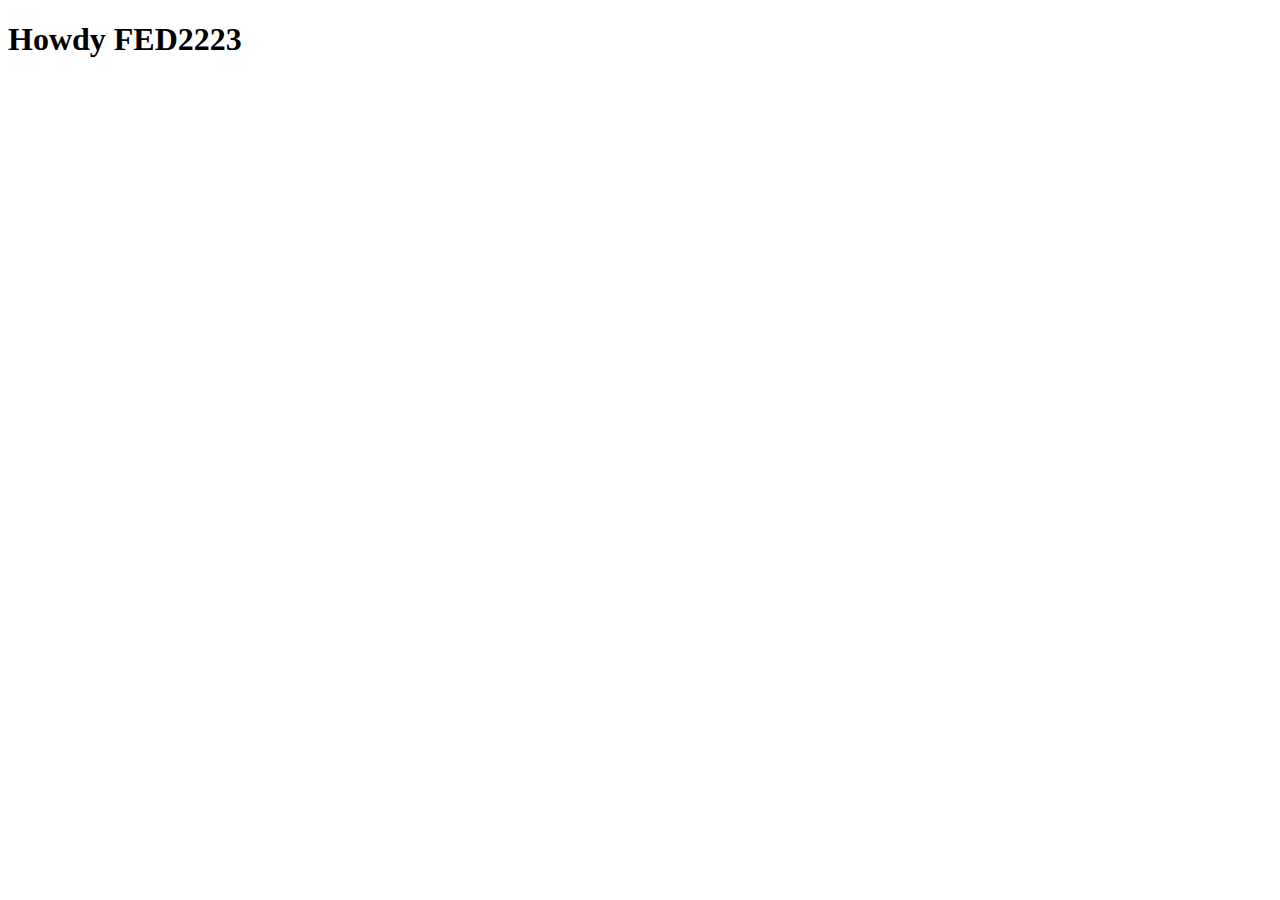
==== index.html @ a3982276 "Add files via upload" ====
<!doctype html>
<html lang="nl">
	
<head>
	<meta charset="UTF-8">
	<meta name="author" content="jouw naam">
	<meta name="viewport" content="width=device-width, initial-scale=1">
	
	<title>Howdy FED2223</title>
	
	<link href="styles/style.css" rel="stylesheet">
	<link rel="icon" type="image/svg+xml" href="images/favicon.svg">
</head>

<body>
	<h1>Howdy FED2223</h1>

	<script defer src="scripts/script.js"></script>
</body>
	
</html>
---- styles/style.css ----
/**************/
/* CSS REMEDY */
/**************/
*, *::after, *::before {
  box-sizing:border-box;  
}

button, summary {
	cursor: pointer;
}





/*********************/
/* CUSTOM PROPERTIES */
/*********************/
:root {
	/* startje */
	--color-text:#111;
	--color-background:#eee;
}





/****************/
/* JOUW STYLING */
/****************/

/* jouw code */
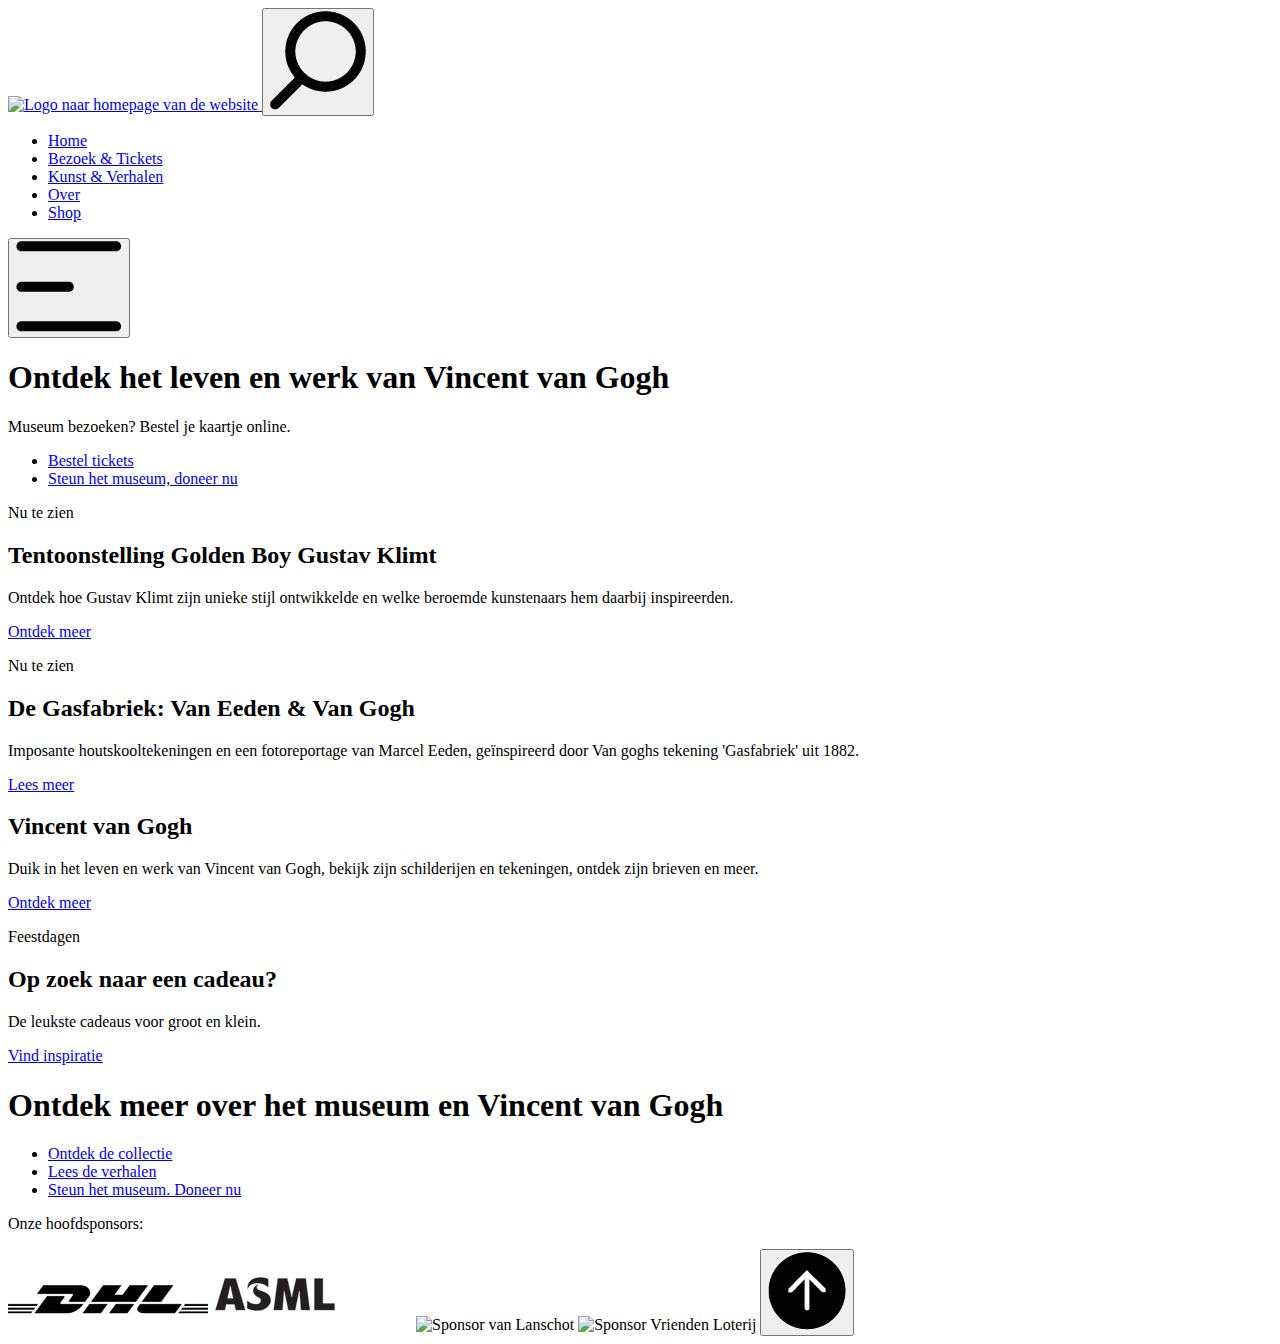
==== commit fb8ec697: "Add files via upload" ====
--- a/index.html
+++ b/index.html
@@ -3,19 +3,117 @@
 	
 <head>
 	<meta charset="UTF-8">
-	<meta name="author" content="jouw naam">
+	<meta name="author" content="Lotte van Hagen">
 	<meta name="viewport" content="width=device-width, initial-scale=1">
 	
-	<title>Howdy FED2223</title>
+	<title>Van Gogh Lotte</title>
 	
 	<link href="styles/style.css" rel="stylesheet">
 	<link rel="icon" type="image/svg+xml" href="images/favicon.svg">
+
 </head>
 
 <body>
-	<h1>Howdy FED2223</h1>
 
-	<script defer src="scripts/script.js"></script>
+	<header>
+		<a href="index.html">
+			<img src="images/logo.svg" alt="Logo naar homepage van de website">
+		</a>
+
+		<button> 
+			<img src="images/vergrootglas.png" alt="Vergrootglas om te zoeken binnen de site">
+		</button>
+		<nav>
+			<ul>
+				<li>
+					<a href="#">Home</a>
+				</li>
+				<li>
+					<a href="#">Bezoek & Tickets</a>
+				</li>
+				<li>
+					<a href="#">Kunst & Verhalen</a>
+				</li>
+				<li>
+					<a href="#">Over</a>
+				</li>
+				<li>
+					<a href="#">Shop</a>
+				</li>
+			</ul>
+		</nav>
+
+		<button>
+			<img src="images/hamburgermenu.png" alt="Hamburger menu om het volledige menu te openen">
+		</button>
+	</header>
+
+	<main>
+		<h1>Ontdek het leven en werk van Vincent van Gogh</h1>
+		<p>Museum bezoeken? Bestel je kaartje online.</p>
+		<ul>
+			<li>
+				<a href="#">Bestel tickets</a>
+			</li>
+			<li>
+				<a href="#">Steun het museum, doneer nu</a>
+			</li>
+		</ul>
+
+		<section>
+			<p>Nu te zien</p>
+			<h2>Tentoonstelling Golden Boy Gustav Klimt</h2>
+			<p>Ontdek hoe Gustav Klimt zijn unieke stijl ontwikkelde en welke beroemde kunstenaars hem daarbij inspireerden.</p>
+			<a href="#">Ontdek meer</a>
+		</section>
+
+		<section>
+			<p>Nu te zien</p>
+			<h2>De Gasfabriek: Van Eeden & Van Gogh</h2>
+			<p>Imposante houtskooltekeningen en een fotoreportage van Marcel Eeden, geïnspireerd door Van goghs tekening 'Gasfabriek' uit 1882.</p>
+			<a href="#">Lees meer</a>
+		</section>
+
+		<section>
+			<h2>Vincent van Gogh</h2>
+			<p>Duik in het leven en werk van Vincent van Gogh, bekijk zijn schilderijen en tekeningen, ontdek zijn brieven en meer.</p>
+			<a href="#">Ontdek meer</a>
+		</section>
+
+		<section>
+			<p>Feestdagen</p>
+			<h2>Op zoek naar een cadeau?</h2>
+			<p>De leukste cadeaus voor groot en klein.</p>
+			<a href="#">Vind inspiratie</a>
+		</section>
+
+	</main>
+
+
+
+<footer>
+	<h1>Ontdek meer over het museum en Vincent van Gogh</h1>
+	<ul>
+		<li>
+			<a href="#">Ontdek de collectie</a>
+		</li>
+		<li>
+			<a href="#">Lees de verhalen</a>
+		</li>
+		<li>
+			<a href="#">Steun het museum. Doneer nu</a>
+		</li>
+	</ul>
+
+	<p> Onze hoofdsponsors:</p>
+	<img src="images/dhl.png" alt="Sponsor DHL">
+	<img src="images/asml.png" alt="Sponsor ASML">
+	<img src="images/vanlanschot.png" alt="Sponsor van Lanschot">
+	<img src="images/vriendenloterij.png" alt="Sponsor Vrienden Loterij">
+
+	<button>
+		<img src="images/naarboven.png" alt="Button om naar boven op de pagina te komen">
+	</button>
+</footer>
 </body>
-	
 </html>
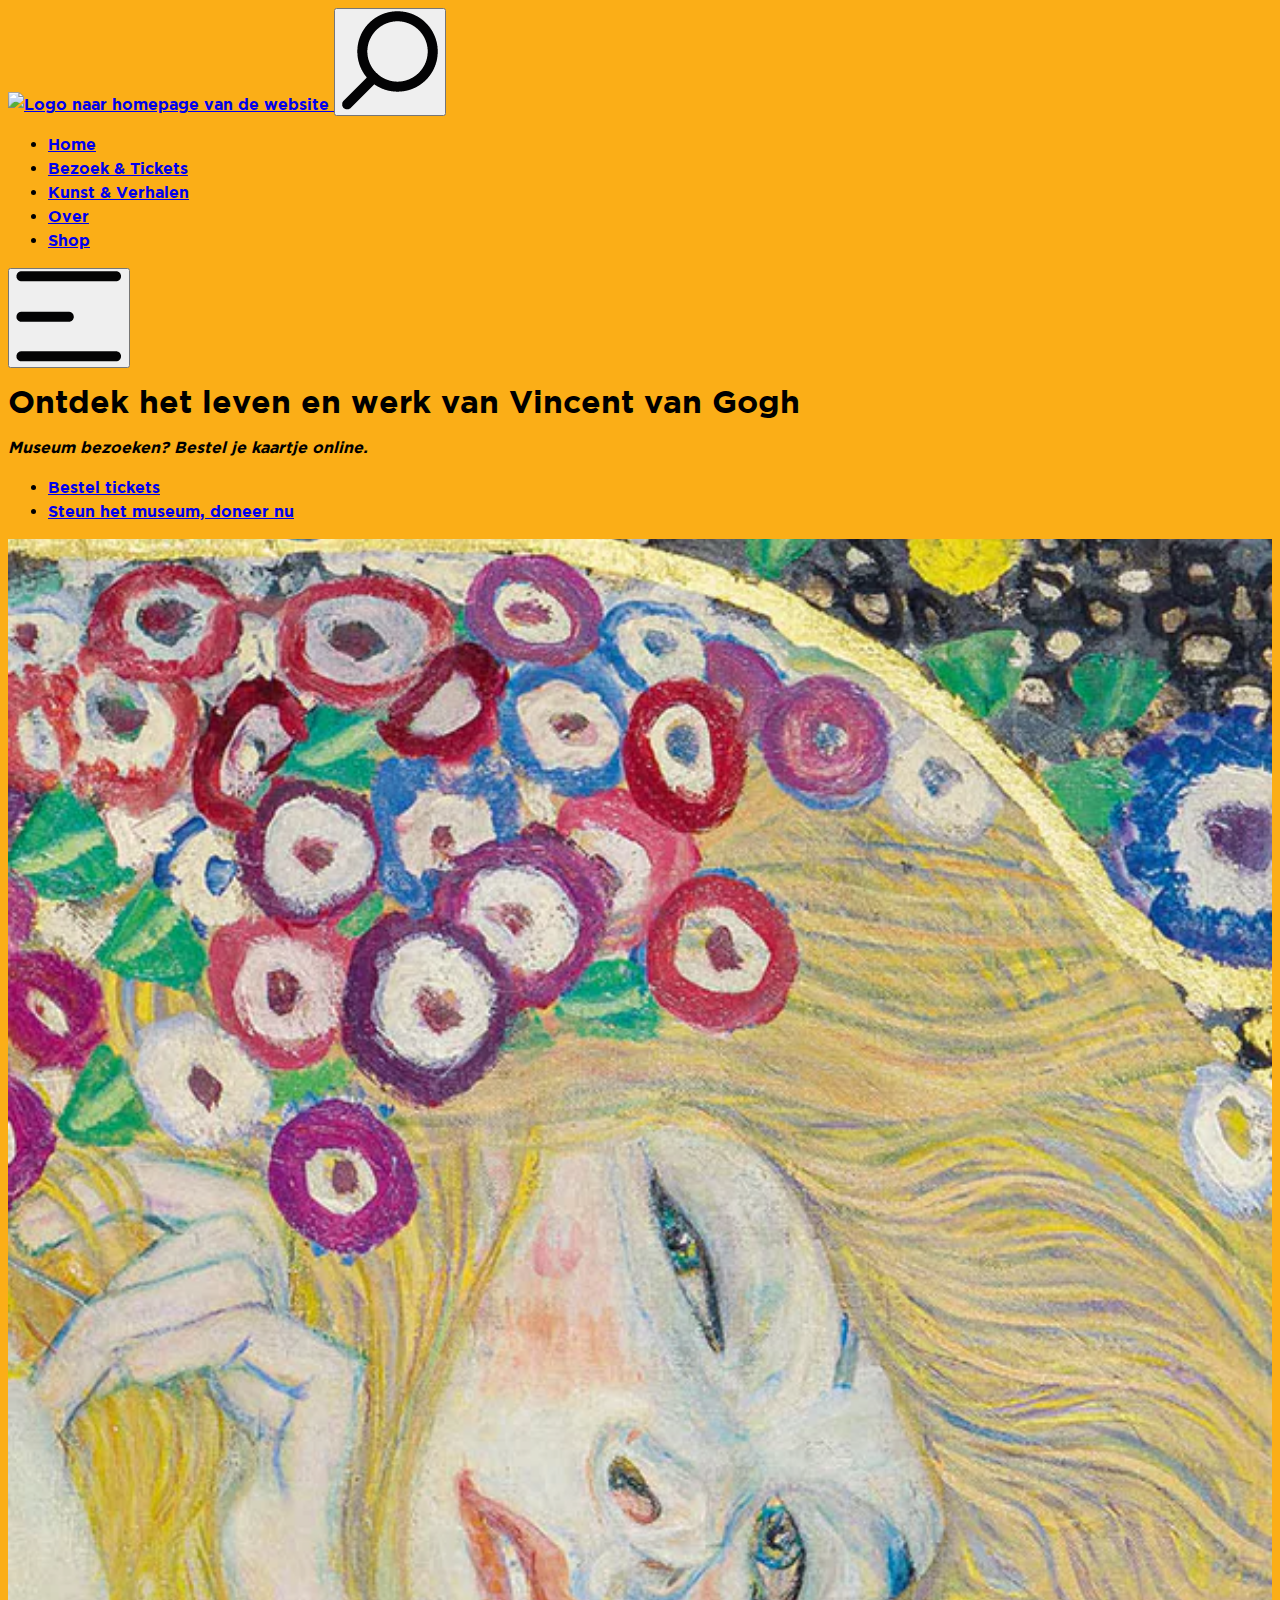
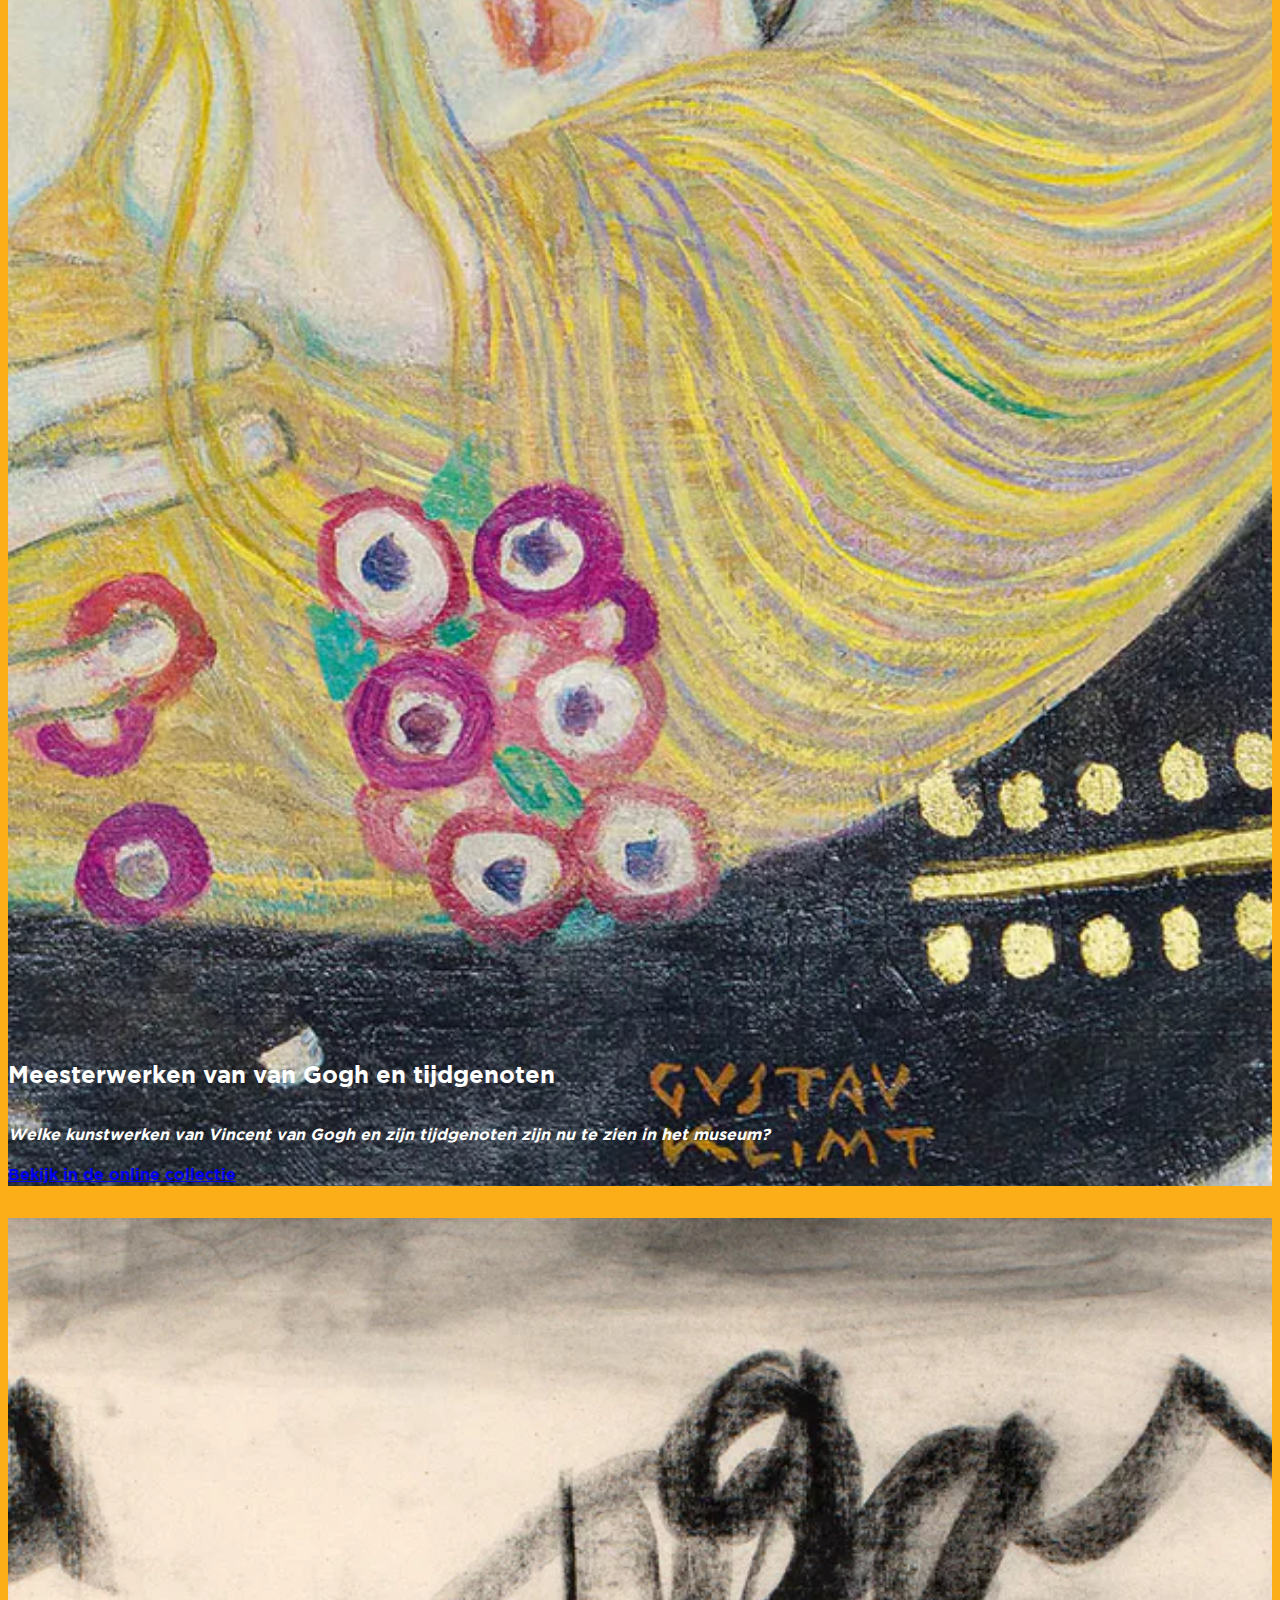
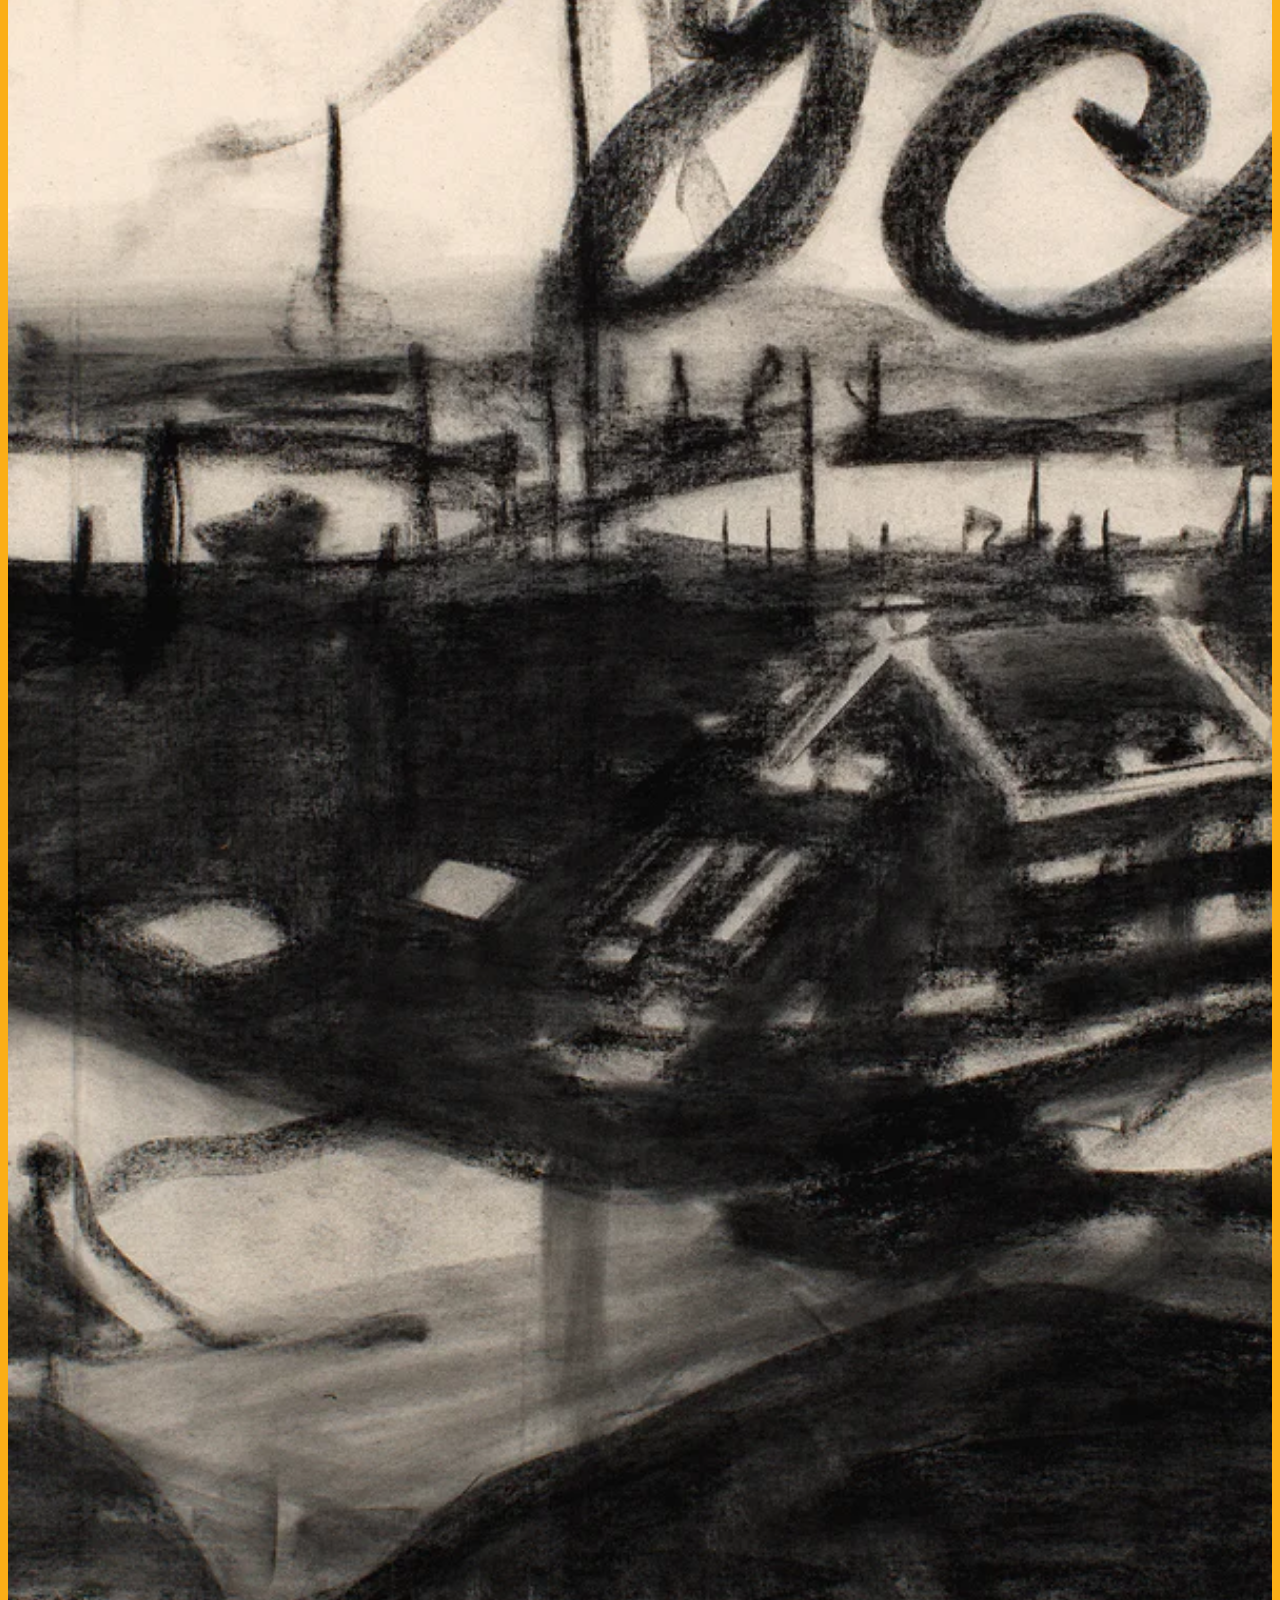
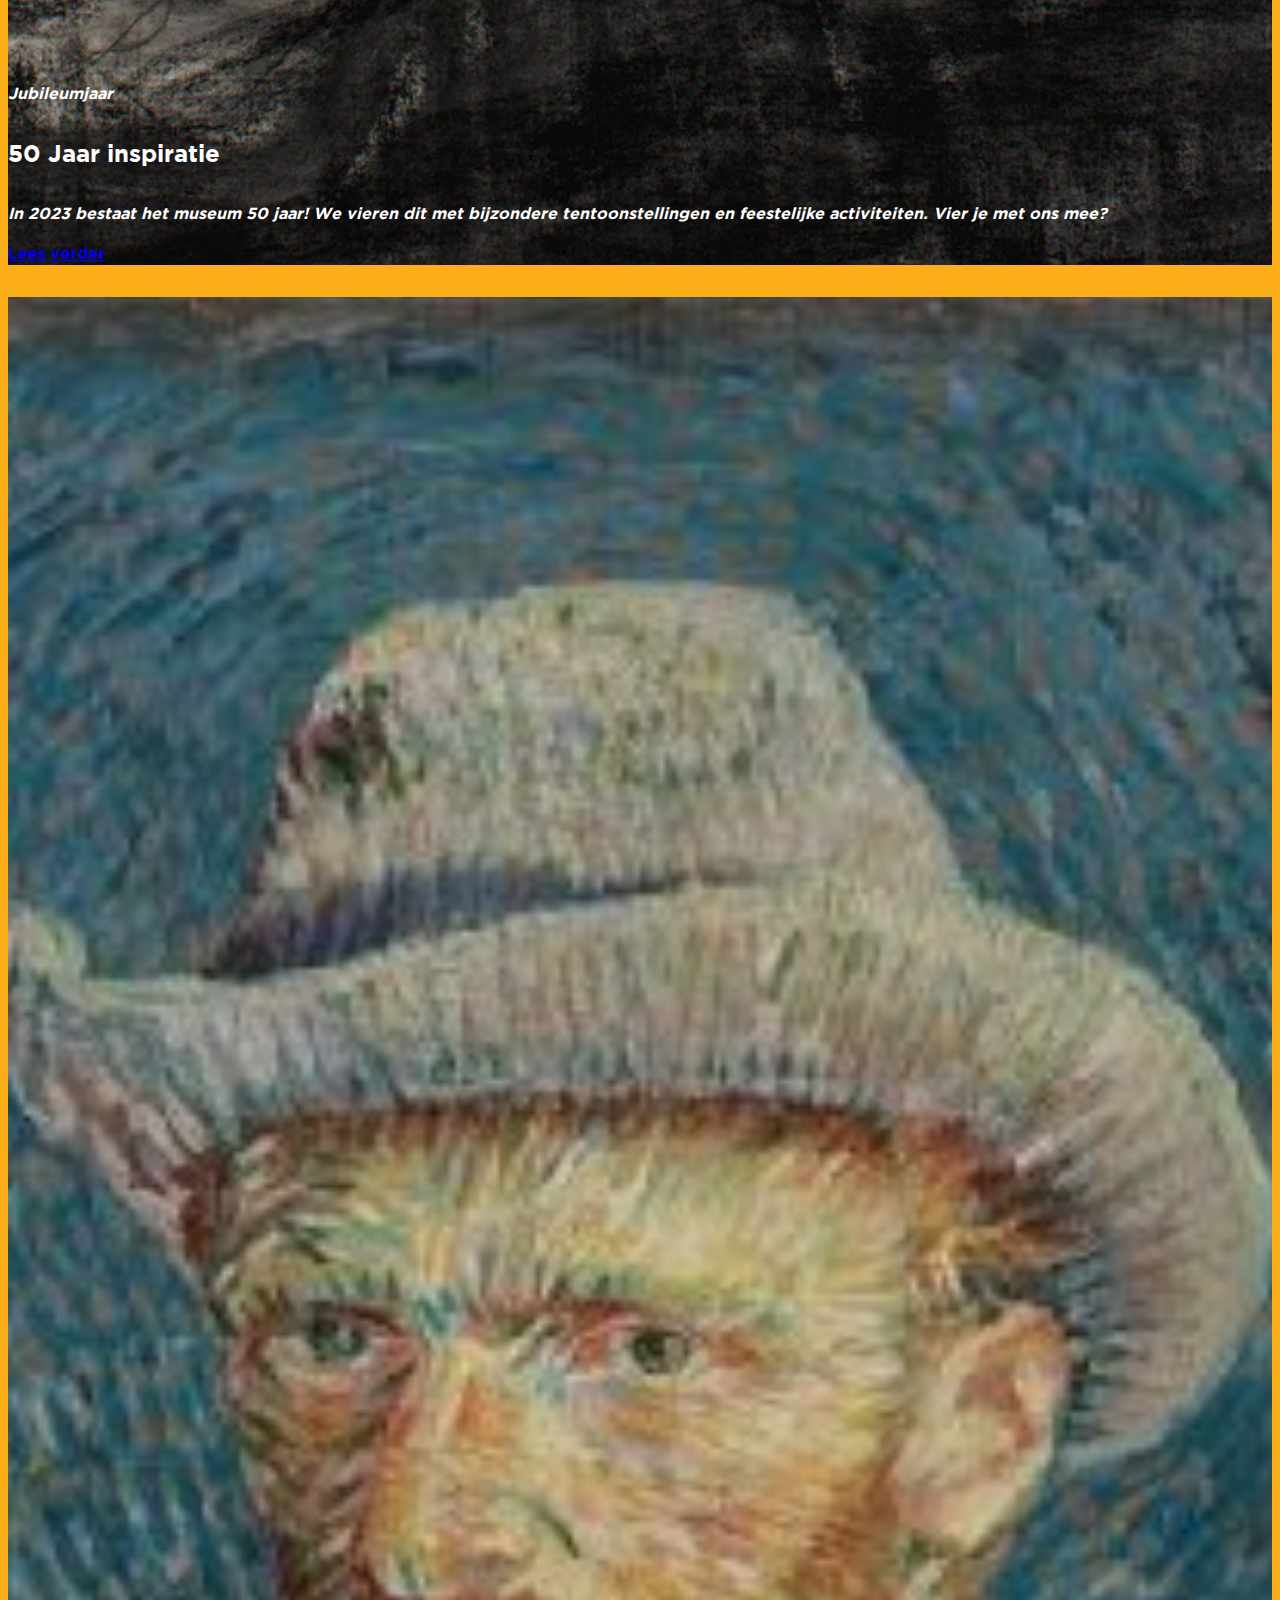
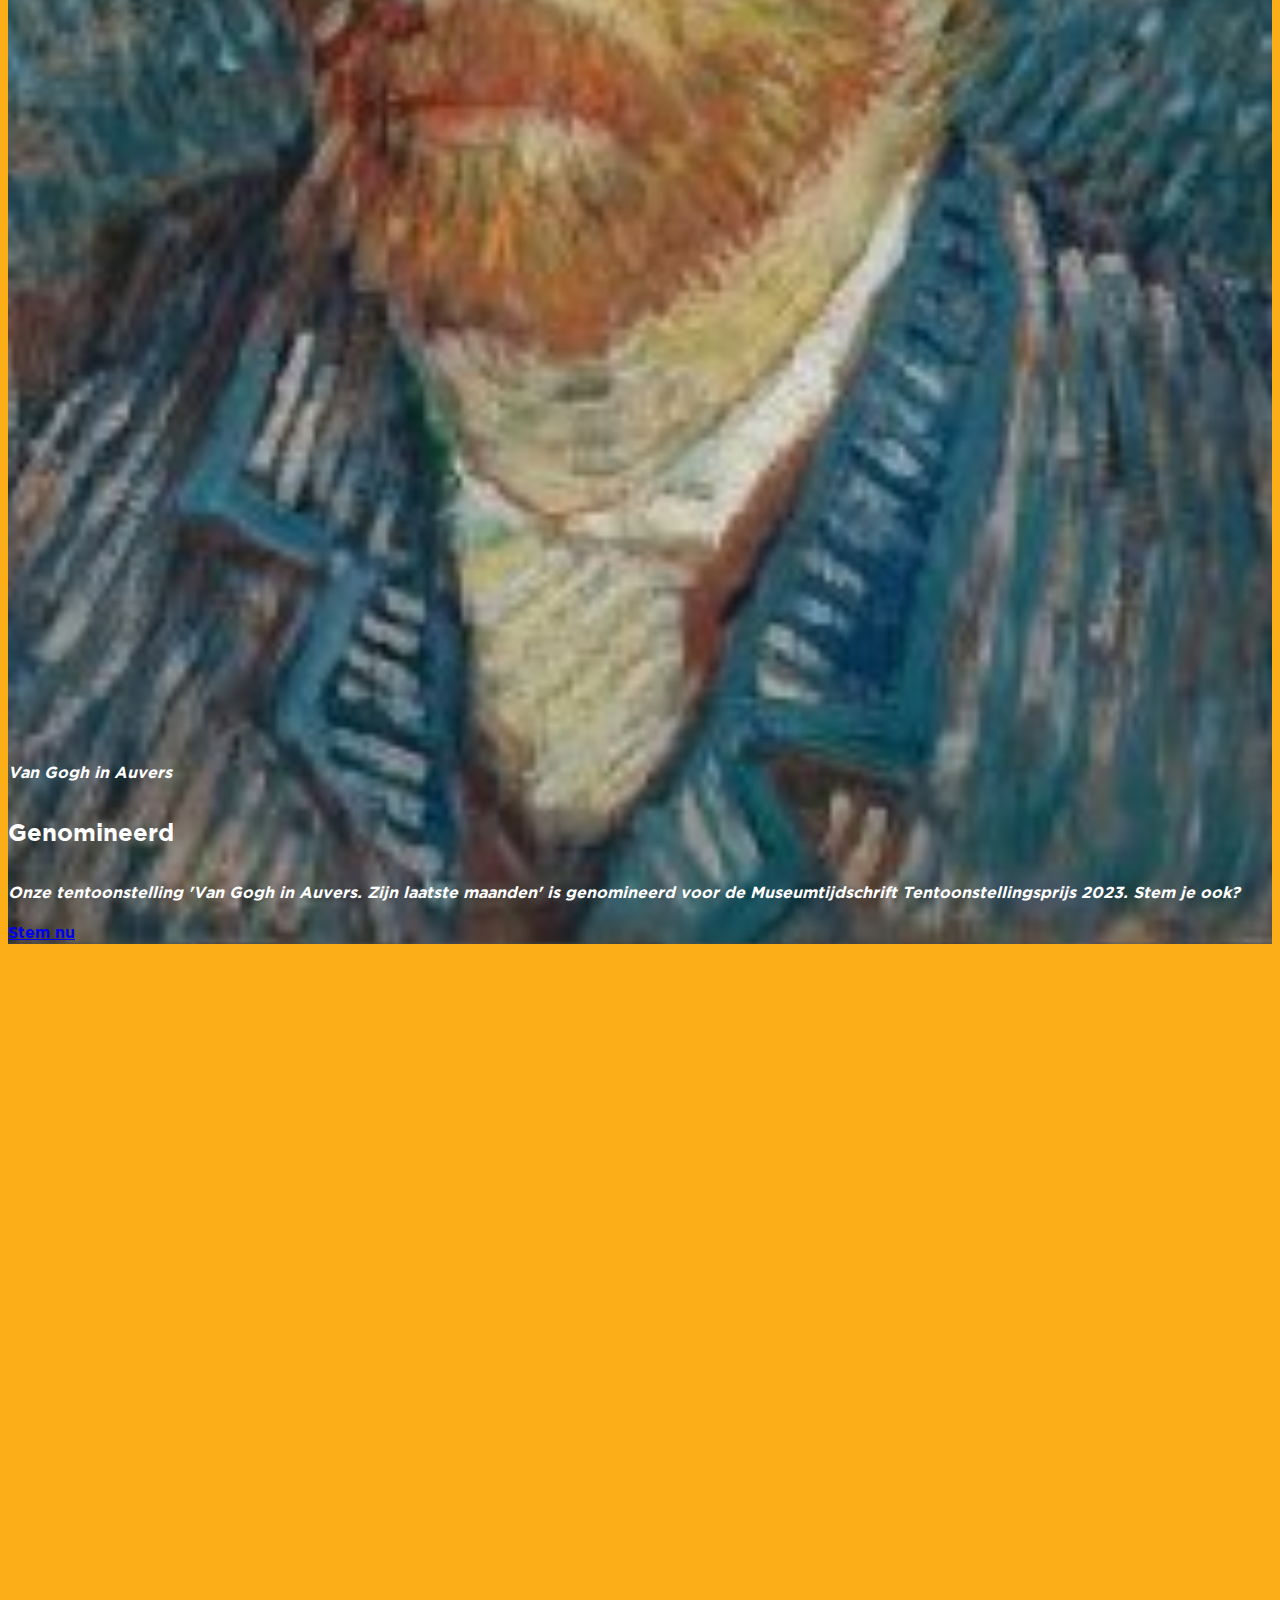
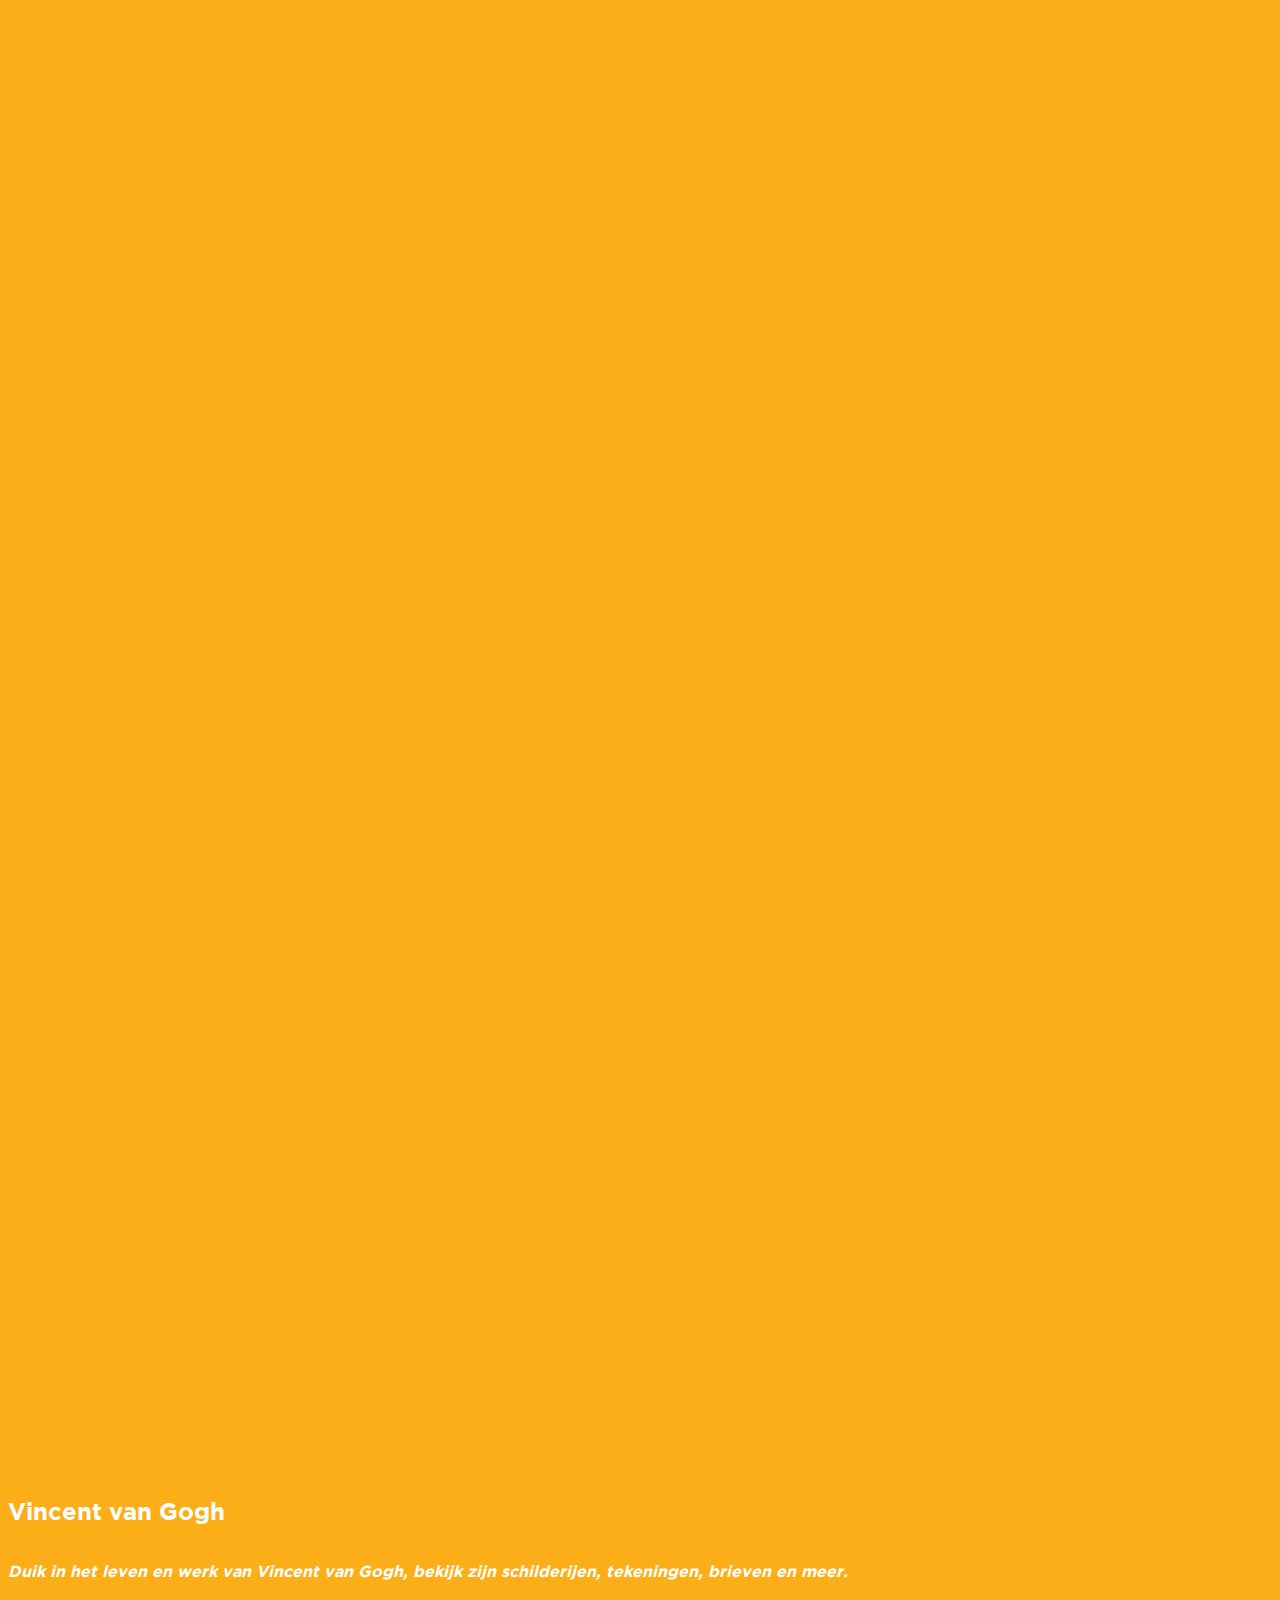
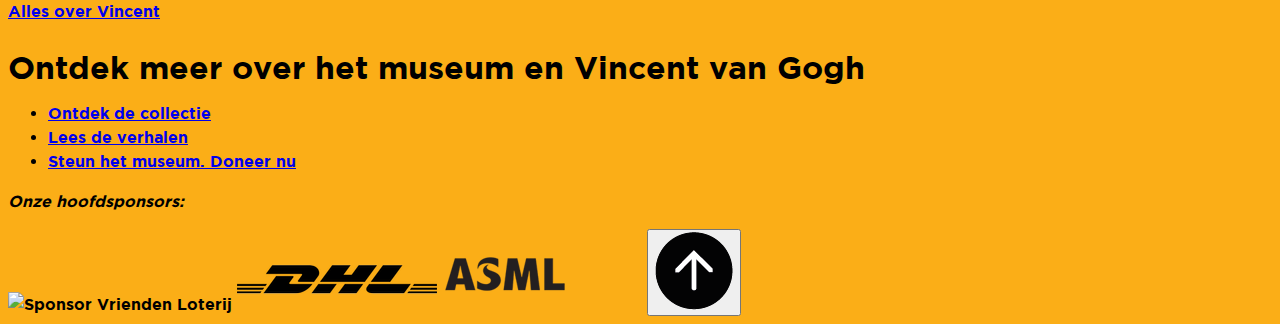
==== commit 6f94fe71: "Add files via upload" ====
--- a/index.html
+++ b/index.html
@@ -6,14 +6,14 @@
 	<meta name="author" content="Lotte van Hagen">
 	<meta name="viewport" content="width=device-width, initial-scale=1">
 	
-	<title>Van Gogh Lotte</title>
+	<title>Van Gogh Homepage</title>
 	
 	<link href="styles/style.css" rel="stylesheet">
 	<link rel="icon" type="image/svg+xml" href="images/favicon.svg">
 
 </head>
 
-<body>
+<body class="homepage">
 
 	<header>
 		<a href="index.html">
@@ -61,30 +61,29 @@
 		</ul>
 
 		<section>
-			<p>Nu te zien</p>
-			<h2>Tentoonstelling Golden Boy Gustav Klimt</h2>
-			<p>Ontdek hoe Gustav Klimt zijn unieke stijl ontwikkelde en welke beroemde kunstenaars hem daarbij inspireerden.</p>
-			<a href="#">Ontdek meer</a>
+			<h2>Meesterwerken van van Gogh en tijdgenoten</h2>
+			<p>Welke kunstwerken van Vincent van Gogh en zijn tijdgenoten zijn nu te zien in het museum?</p>
+			<a href="#">Bekijk in de online collectie</a>
 		</section>
 
 		<section>
-			<p>Nu te zien</p>
-			<h2>De Gasfabriek: Van Eeden & Van Gogh</h2>
-			<p>Imposante houtskooltekeningen en een fotoreportage van Marcel Eeden, geïnspireerd door Van goghs tekening 'Gasfabriek' uit 1882.</p>
-			<a href="#">Lees meer</a>
+			<p>Jubileumjaar</p>
+			<h2>50 Jaar inspiratie</h2>
+			<p>In 2023 bestaat het museum 50 jaar! We vieren dit met bijzondere tentoonstellingen en feestelijke activiteiten. Vier je met ons mee?</p>
+			<a href="#">Lees verder</a>
+		</section>
+
+		<section>
+			<p>Van Gogh in Auvers</p>
+			<h2>Genomineerd</h2>
+			<p>Onze tentoonstelling 'Van Gogh in Auvers. Zijn laatste maanden' is genomineerd voor de Museumtijdschrift Tentoonstellingsprijs 2023. Stem je ook?</p>
+			<a href="#">Stem nu</a>
 		</section>
 
 		<section>
 			<h2>Vincent van Gogh</h2>
-			<p>Duik in het leven en werk van Vincent van Gogh, bekijk zijn schilderijen en tekeningen, ontdek zijn brieven en meer.</p>
-			<a href="#">Ontdek meer</a>
-		</section>
-
-		<section>
-			<p>Feestdagen</p>
-			<h2>Op zoek naar een cadeau?</h2>
-			<p>De leukste cadeaus voor groot en klein.</p>
-			<a href="#">Vind inspiratie</a>
+			<p>Duik in het leven en werk van Vincent van Gogh, bekijk zijn schilderijen, tekeningen, brieven en meer.</p>
+			<a href="#">Alles over Vincent</a>
 		</section>
 
 	</main>
@@ -106,10 +105,10 @@
 	</ul>
 
 	<p> Onze hoofdsponsors:</p>
+	<img src="images/vriendenloterij.png" alt="Sponsor Vrienden Loterij">
 	<img src="images/dhl.png" alt="Sponsor DHL">
 	<img src="images/asml.png" alt="Sponsor ASML">
-	<img src="images/vanlanschot.png" alt="Sponsor van Lanschot">
-	<img src="images/vriendenloterij.png" alt="Sponsor Vrienden Loterij">
+	
 
 	<button>
 		<img src="images/naarboven.png" alt="Button om naar boven op de pagina te komen">
--- a/styles/style.css
+++ b/styles/style.css
@@ -2,33 +2,133 @@
 /* CSS REMEDY */
 /**************/
 *, *::after, *::before {
-  box-sizing:border-box;  
-}
-
-button, summary {
-	cursor: pointer;
-}
+	box-sizing:border-box;  
+  }
+  
+  button, summary {
+	  cursor: pointer;
+  }
+  
+  
+  
+  
+  
+  /*********************/
+  /* CUSTOM PROPERTIES */
+  /*********************/
+  :root {
+	  /* startje */
+	  --color-text:#111;
+	  --color-background:#FBAE17;
+  
+	  /* Kijk even of je nog wat extras met de custom properties kan doen! is erg
+	  handig namelijk en scheelt je later veel tijd mocht je nog wat willen aanpassen :)
+	  
+	  groetjes,
+	  Yara
+	  */
+  }
+  
+  
+  
+  
+  
+  /****************/
+  /* JOUW STYLING */
+  /****************/
+  
+  /* jouw code */
+  
+  @font-face {
+	  font-family: 'Gotham';
+	  src: url(../assets/Gotham-Font/GothamBold.ttf) format('opentype'),
+		   url(../assets/Gotham-Font/GothamBook.ttf) format('opentype'),
+		   url(../assets/Gotham-Font/GothamBookItalic.ttf) format('opentype'),
+		   url(../assets/Gotham-Font/GothamBoldItalic.ttf) format('opentype'),
+		   url(../assets/Gotham-Font/GothamLight.ttf) format('opentype'),
+		   url(../assets/Gotham-Font/GothamLightItalic.ttf) format('opentype'),
+		   url(../assets/Gotham-Font/GothamMedium.ttf) format('opentype'),
+		   url(../assets/Gotham-Font/GothamMedium_1.ttf) format('opentype'),
+		   url(../assets/Gotham-Font/GothamMediumItalic.ttf) format('opentype');
+  }
+  
+  body {
+	  background-color: #FBAE17;
+	  font-family: 'Gotham';
+	  line-height: 150%;
+  
+	  /* aan te raden voor je om niet een font-family om de gehele body neer te zetten,
+	  dit voor het geval je wel ooit een nieuw font er in wil zetten of een font wil weghalen
+	  en dan kan hij raar gaan doen.
+	  Liever dus fonts gewoon per element zetten, maar je kan door middel van komma's meerdere 
+	  elementen 1 styling geven: 
+	  
+	  h1, h2, p {
+		  font-family: 'Gotham';
+	  }
+	  
+	  ook is het aan te raden om altijd een backup font te kiezen voor het geval dat je gotham
+	  font niet wil laden of dat hij het niet doet (ook door kommas)
+  
+	  h1, h2, p {
+		  font-family: 'Gotham', Helvetica, Arial, Sans-Serif;
+	  }
+	  
+	  groetjes
+	  Yara
+	  */
+  }
+  
+  nav{
+	  font-family: 'Gotham';
+  }
+  
+  p {
+	  font-weight: 400;
+	  font-style: italic;
+  }
 
 
+  h2 {
+	  font-weight: 900;
+  }
+  
+  /* Deze p en h2 styling heb ik even toegevoegd om te kijken of het werkte, en om aan te kunnen geven
+  dat je zelf bij ieder element nog de font-weight en font-style aan kan passen. Dit kan je zelf natuurlijk
+  nog veranderen als je wilt :) 
+  
+  groetjes
+  Yara
+  */
+  
+  main section {
+	  color: white;
+	  width: 100%;
+	  aspect-ratio: 9/16;
+	  display: flex;
+	  flex-direction: column;
+	  background-size: cover;
+	  background-position: center center;
+	  margin-bottom: 2em;
+  }
 
-
-
-/*********************/
-/* CUSTOM PROPERTIES */
-/*********************/
-:root {
-	/* startje */
-	--color-text:#111;
-	--color-background:#eee;
-}
-
-
-
-
-
-/****************/
-/* JOUW STYLING */
-/****************/
-
-/* jouw code */
-
+  main section > *:first-child {
+	margin-top: auto;
+  }
+  
+  main section:nth-of-type(1){
+	  background-image: url("../images/gustavklimt.png");
+  }
+  
+  main section:nth-of-type(2){
+	  background-image: url("../images/eenden.png");
+  }
+  
+  main section:nth-of-type(3){
+	  background-image: url("../images/vangogh.jpeg");
+  }
+  
+  main section:nth-of-type(4){
+	  background-image: url("../images/cadeauinspiratie.jpeg");
+  }
+  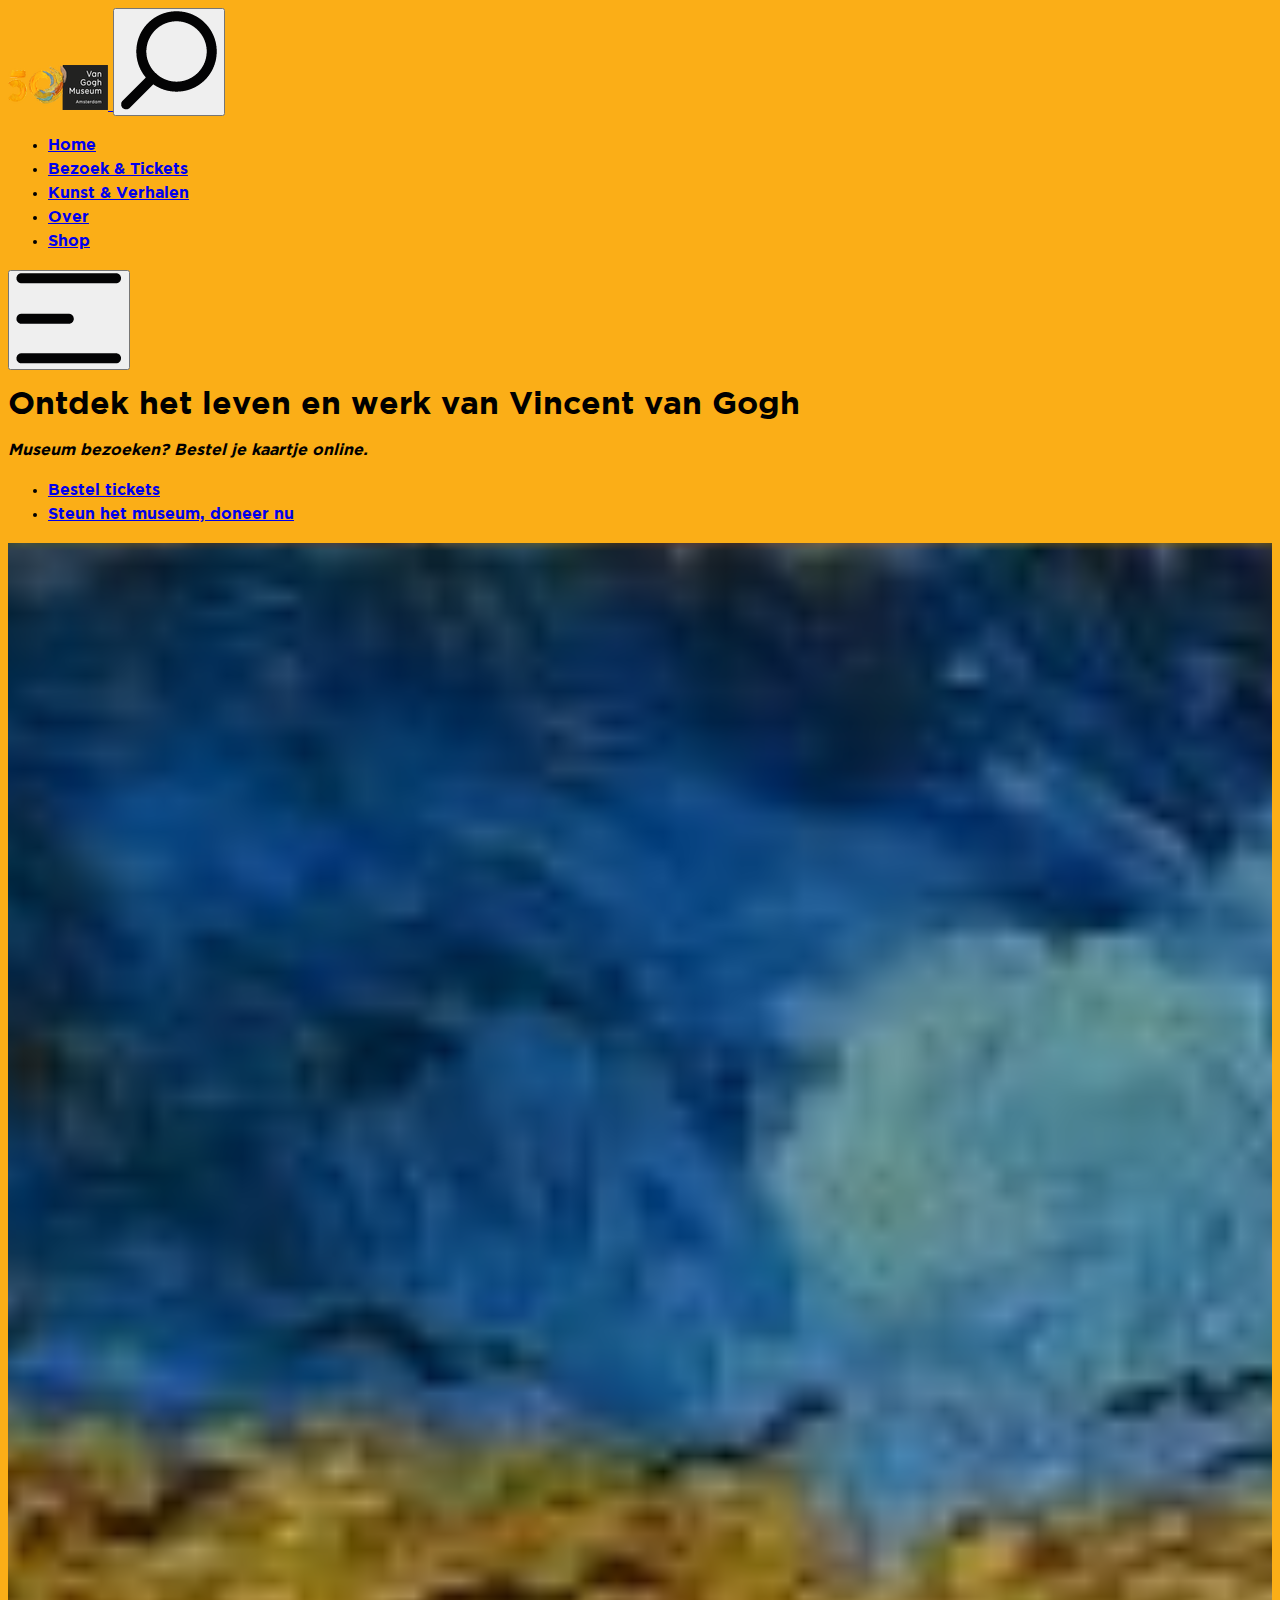
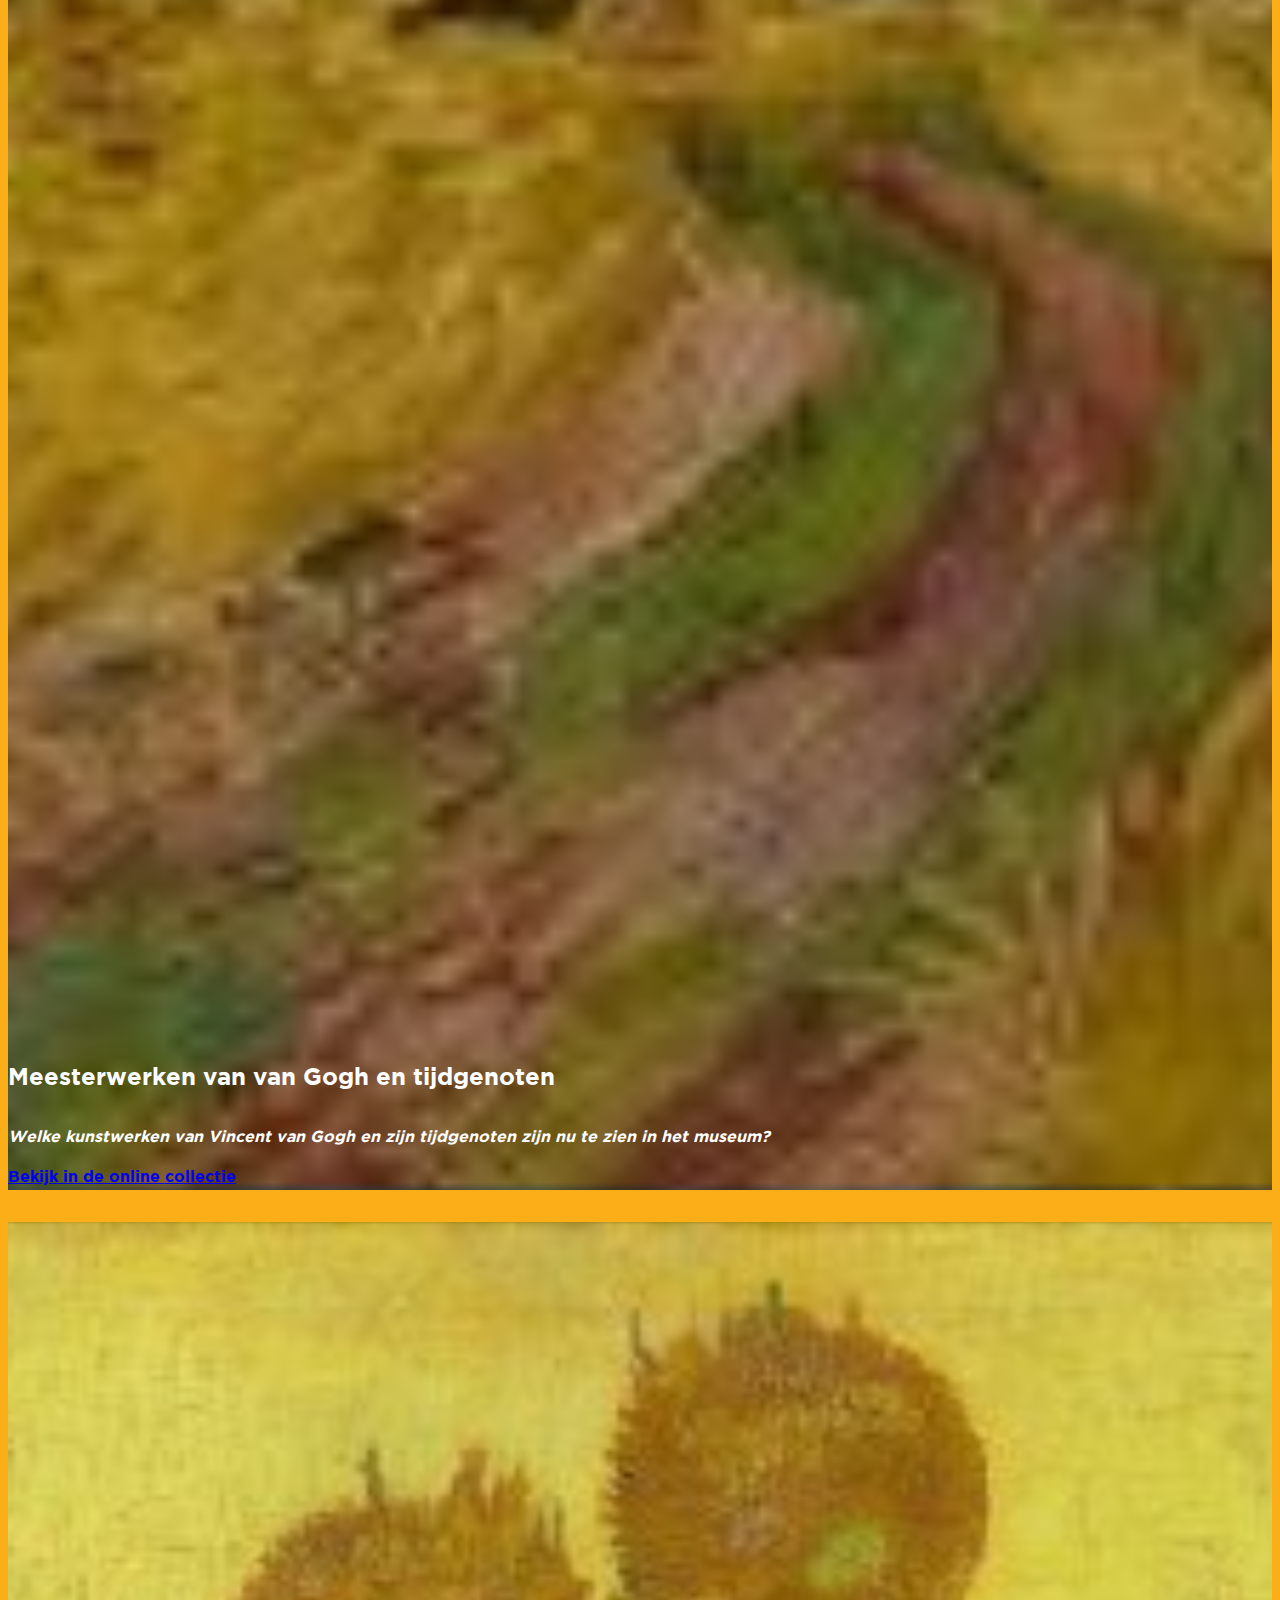
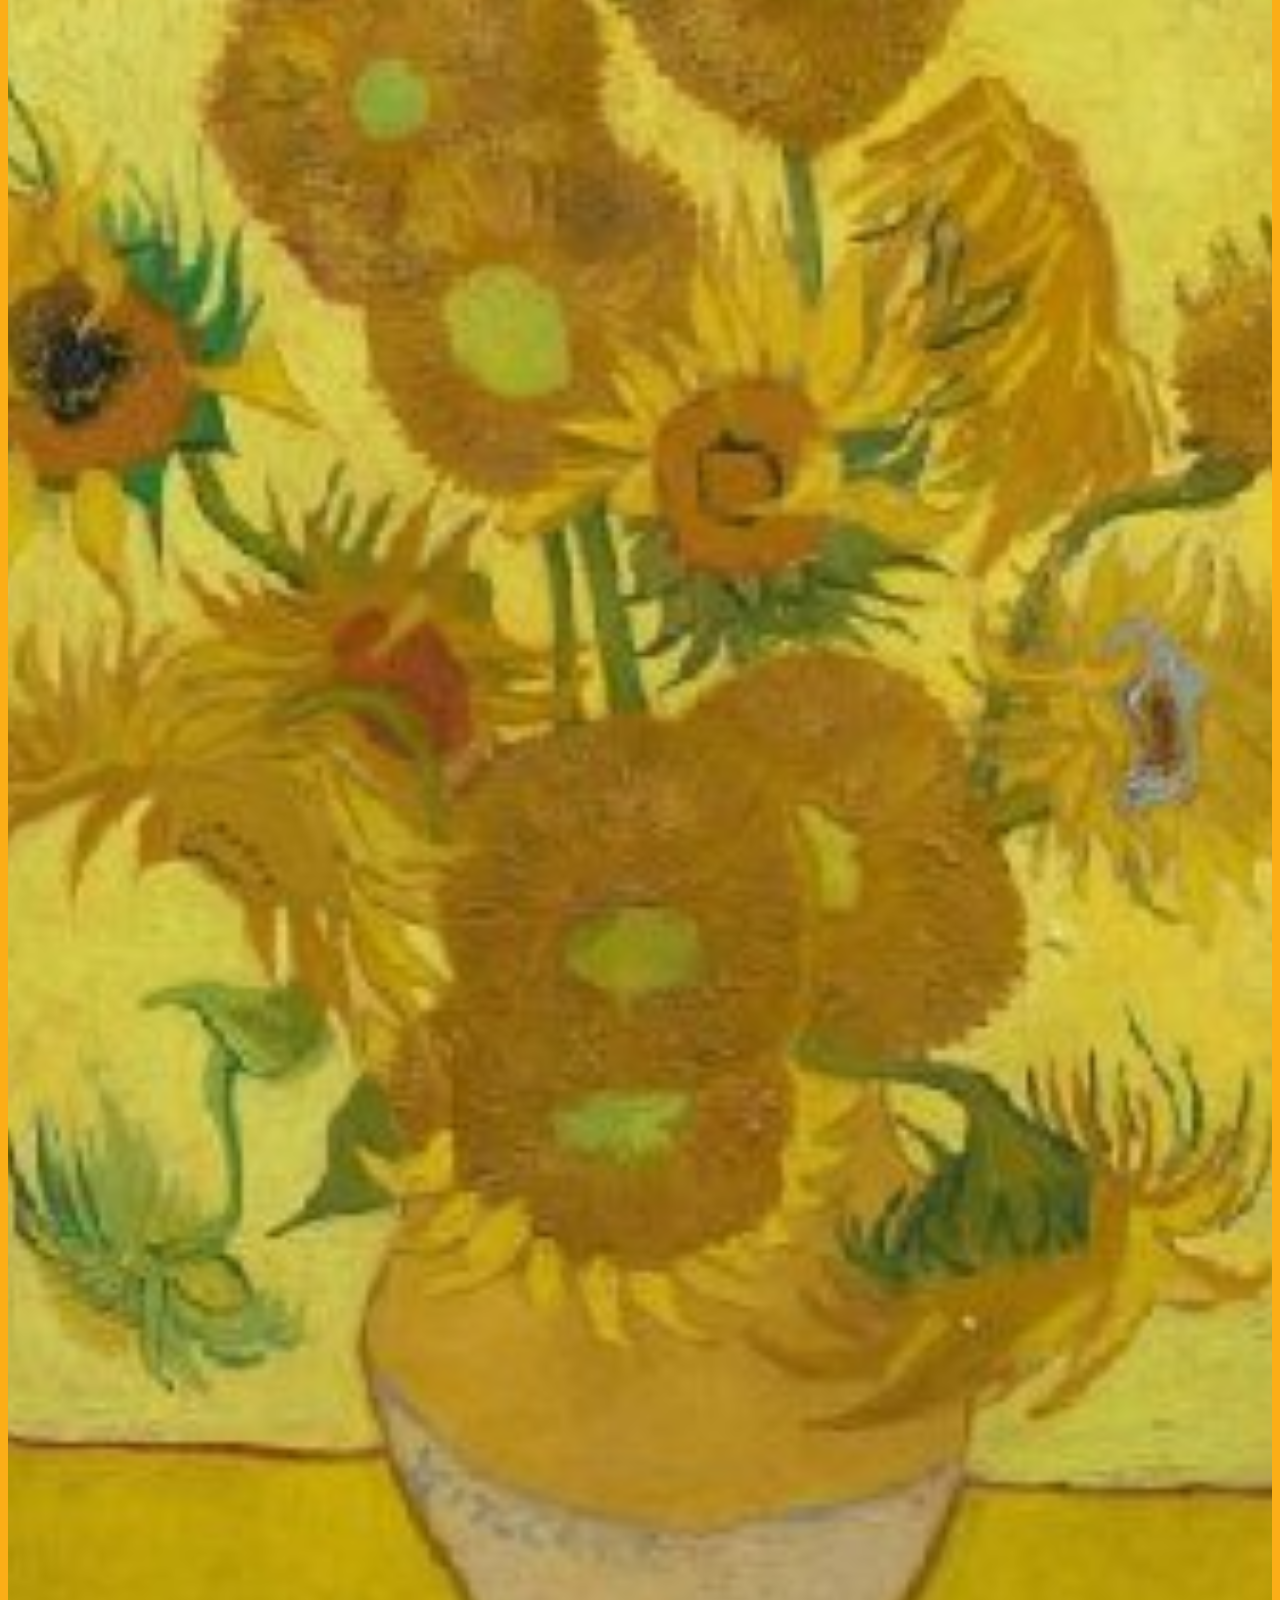
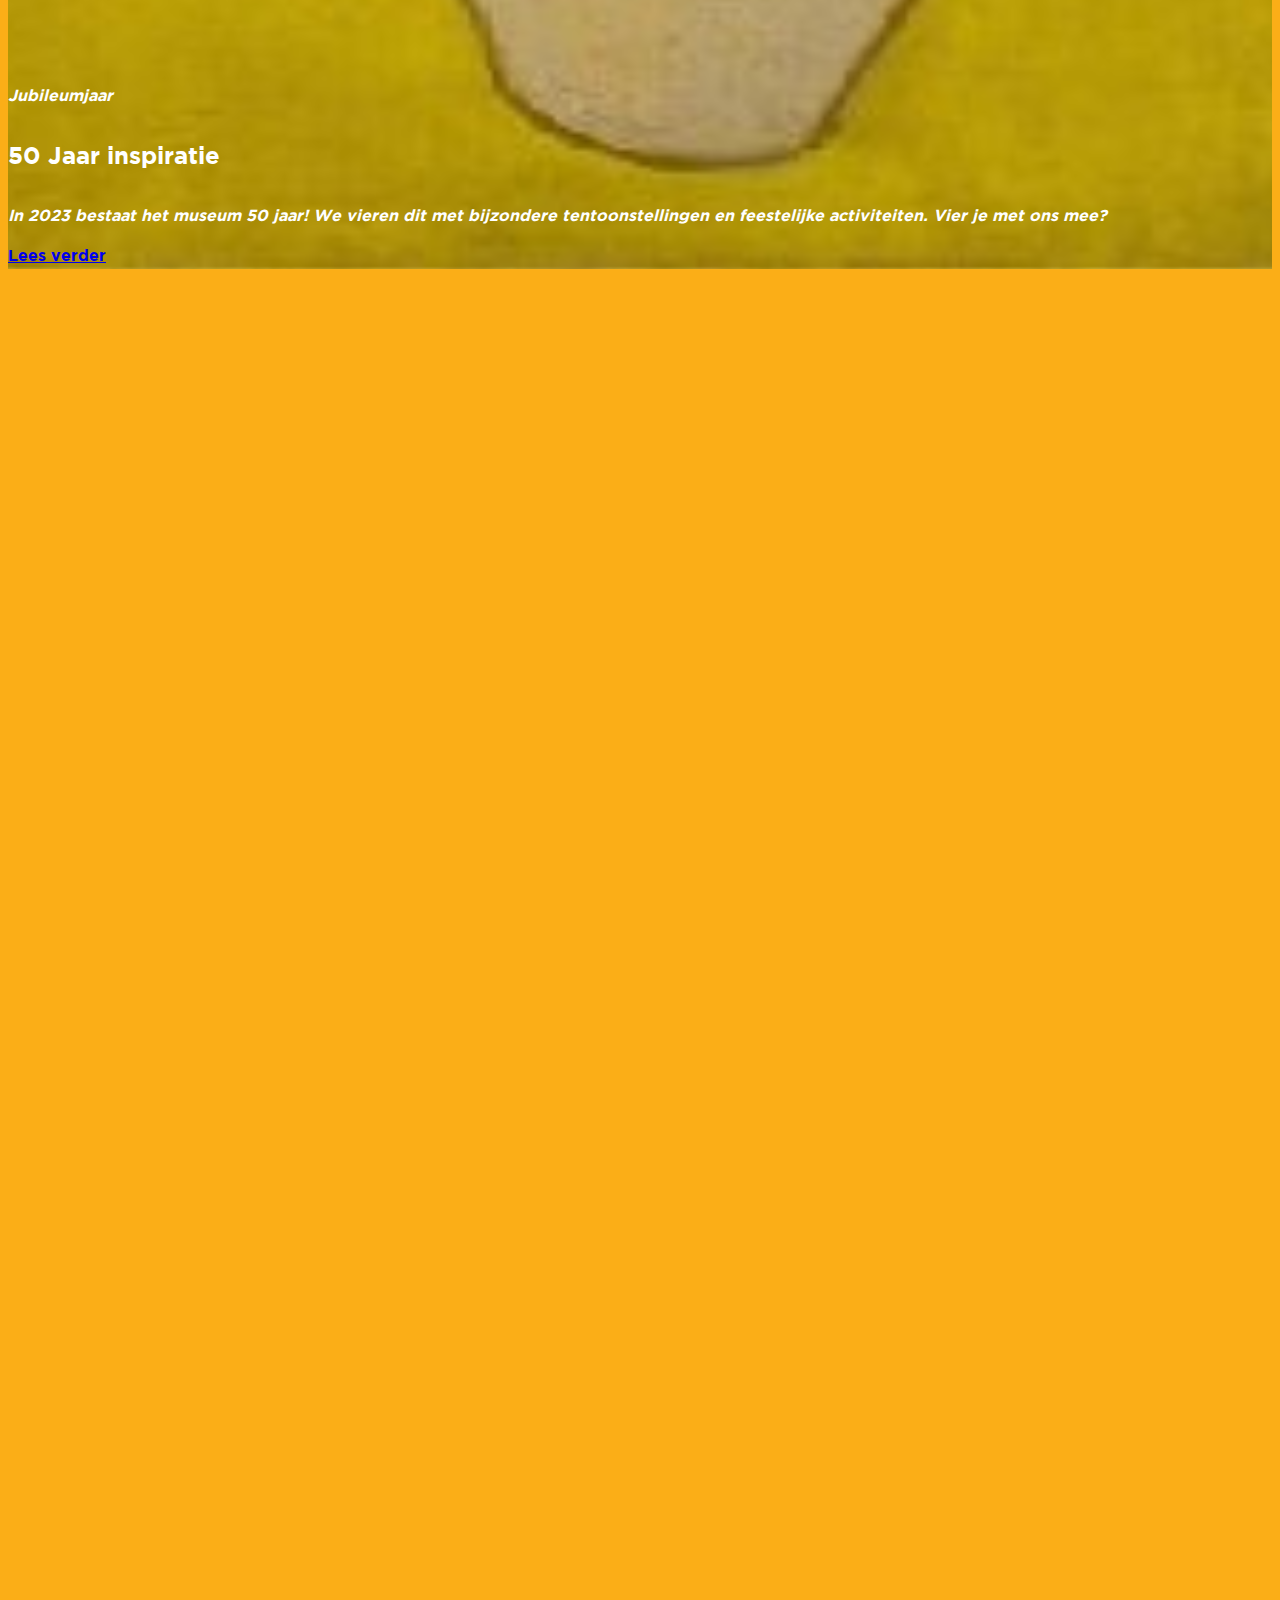
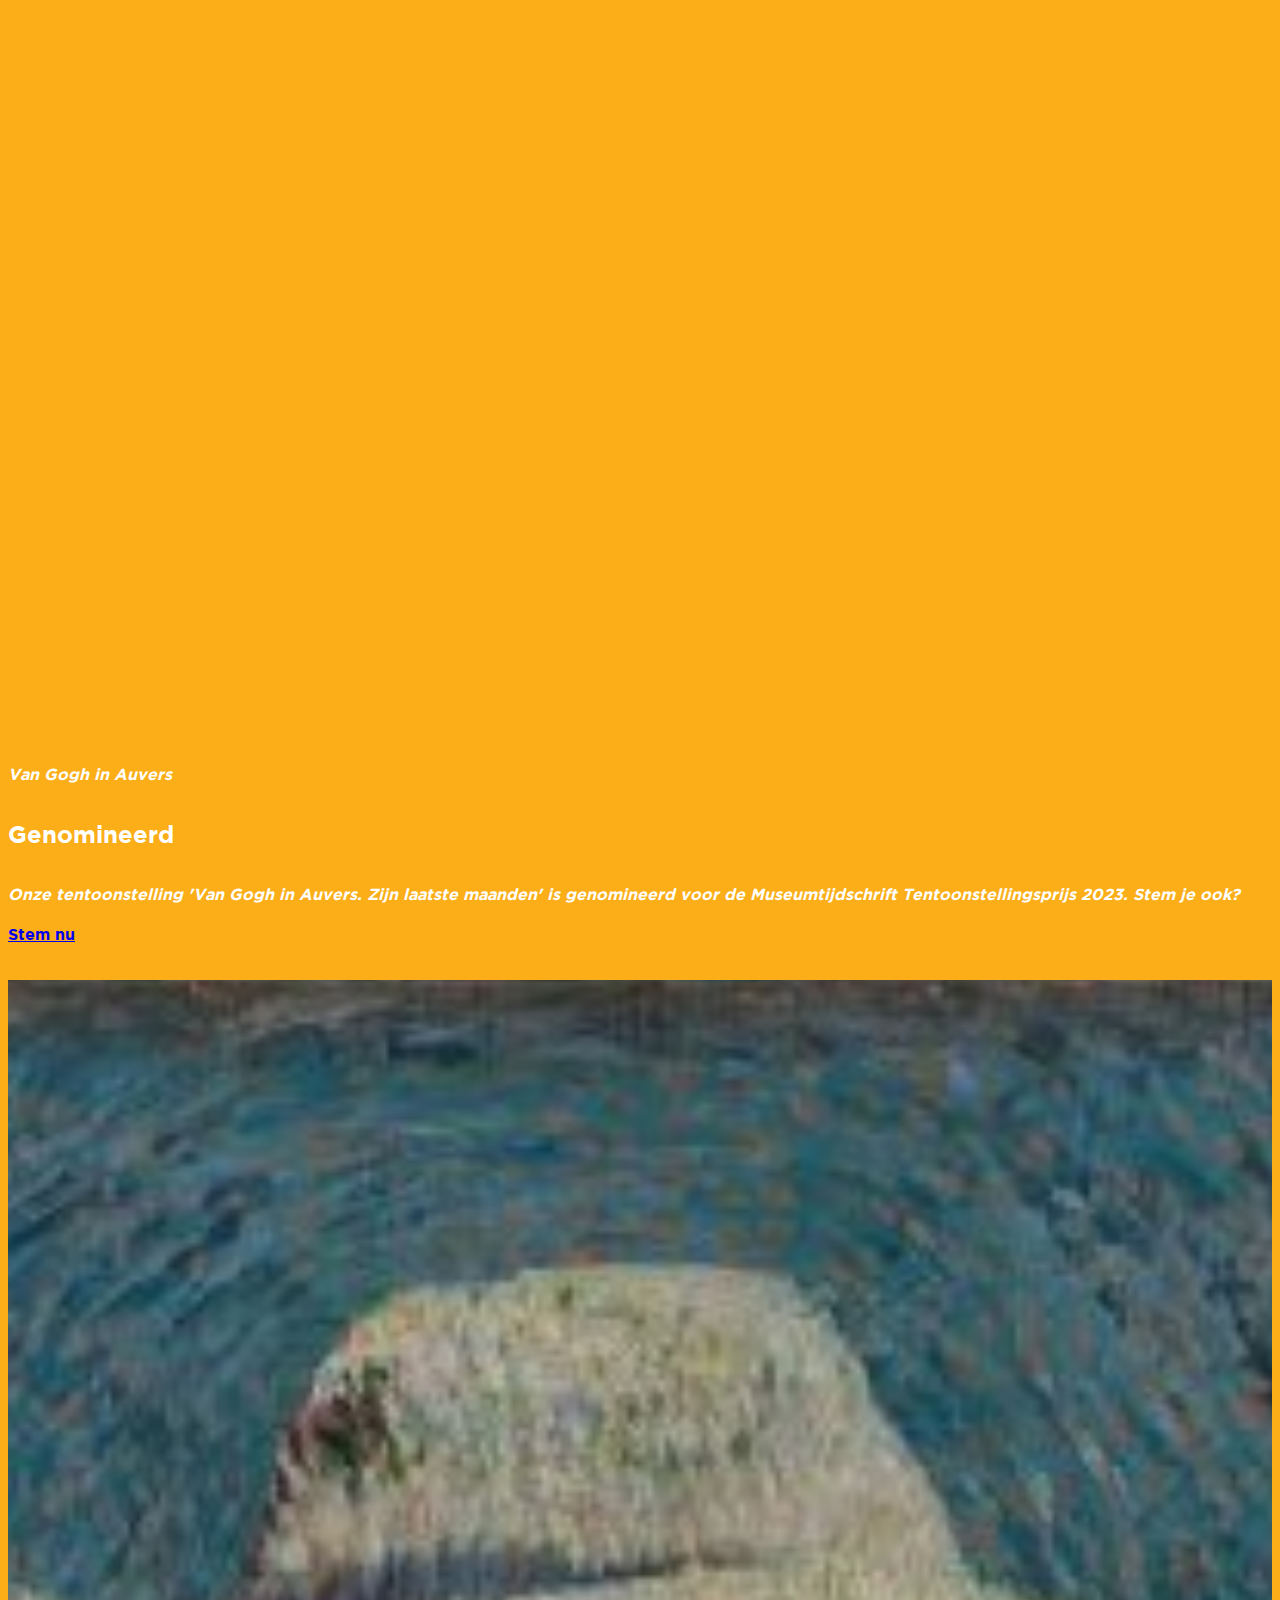
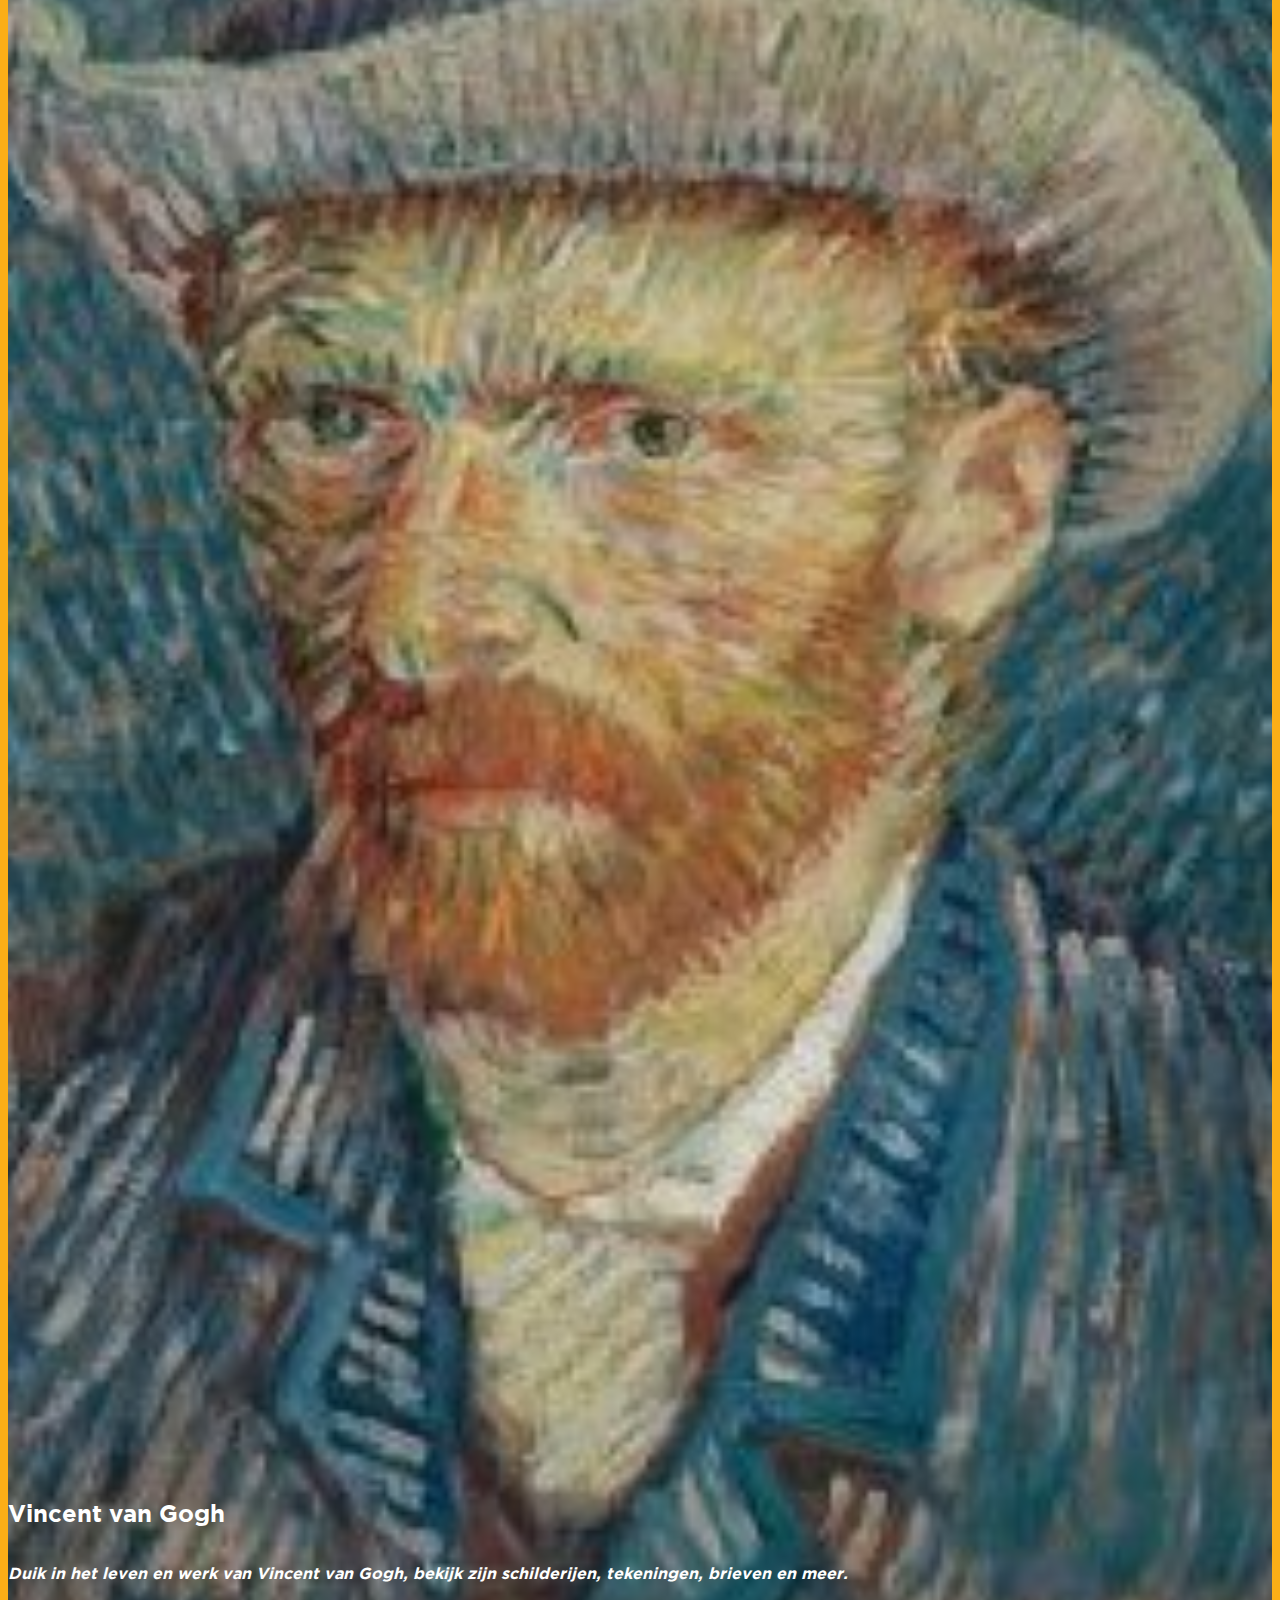
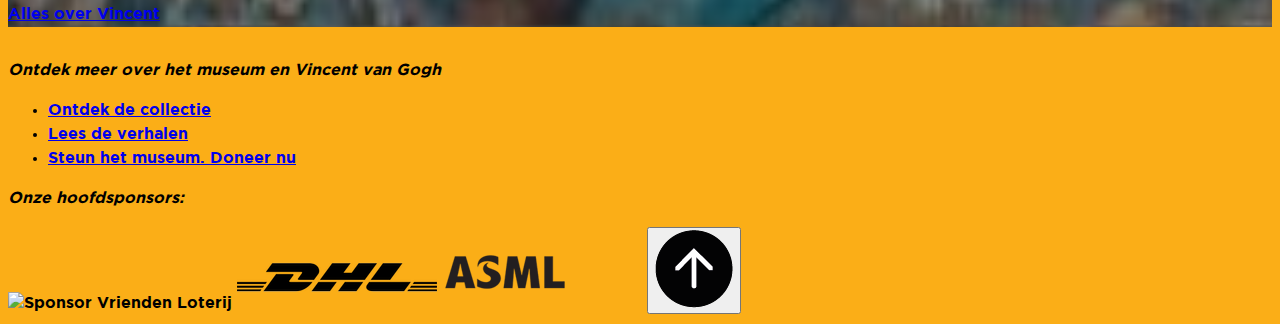
==== commit c42656a4: "Add files via upload" ====
--- a/index.html
+++ b/index.html
@@ -17,7 +17,7 @@
 
 	<header>
 		<a href="index.html">
-			<img src="images/logo.svg" alt="Logo naar homepage van de website">
+			<img src="images/logovg.png" alt="Logo naar homepage van de website">
 		</a>
 
 		<button> 
@@ -91,7 +91,7 @@
 
 
 <footer>
-	<h1>Ontdek meer over het museum en Vincent van Gogh</h1>
+	<p>Ontdek meer over het museum en Vincent van Gogh</p>
 	<ul>
 		<li>
 			<a href="#">Ontdek de collectie</a>
--- a/styles/style.css
+++ b/styles/style.css
@@ -10,9 +10,6 @@
   }
   
   
-  
-  
-  
   /*********************/
   /* CUSTOM PROPERTIES */
   /*********************/
@@ -21,18 +18,10 @@
 	  --color-text:#111;
 	  --color-background:#FBAE17;
   
-	  /* Kijk even of je nog wat extras met de custom properties kan doen! is erg
-	  handig namelijk en scheelt je later veel tijd mocht je nog wat willen aanpassen :)
-	  
-	  groetjes,
-	  Yara
-	  */
+	
   }
   
-  
-  
-  
-  
+
   /****************/
   /* JOUW STYLING */
   /****************/
@@ -41,15 +30,15 @@
   
   @font-face {
 	  font-family: 'Gotham';
-	  src: url(../assets/Gotham-Font/GothamBold.ttf) format('opentype'),
-		   url(../assets/Gotham-Font/GothamBook.ttf) format('opentype'),
-		   url(../assets/Gotham-Font/GothamBookItalic.ttf) format('opentype'),
-		   url(../assets/Gotham-Font/GothamBoldItalic.ttf) format('opentype'),
-		   url(../assets/Gotham-Font/GothamLight.ttf) format('opentype'),
-		   url(../assets/Gotham-Font/GothamLightItalic.ttf) format('opentype'),
-		   url(../assets/Gotham-Font/GothamMedium.ttf) format('opentype'),
-		   url(../assets/Gotham-Font/GothamMedium_1.ttf) format('opentype'),
-		   url(../assets/Gotham-Font/GothamMediumItalic.ttf) format('opentype');
+	  src: url(../assets/Gotham-Font/GothamBold.woff) format('woff'),
+		   url(../assets/Gotham-Font/GothamBook.woff) format('woff'),
+		   url(../assets/Gotham-Font/GothamBookItalic.woff) format('woff'),
+		   url(../assets/Gotham-Font/GothamBoldItalic.woff) format('woff'),
+		   url(../assets/Gotham-Font/GothamLight.woff) format('woff'),
+		   url(../assets/Gotham-Font/GothamLightItalic.woff) format('woff'),
+		   url(../assets/Gotham-Font/GothamMedium.woff) format('woff'),
+		   url(../assets/Gotham-Font/GothamMedium_1.woff) format('woff'),
+		   url(../assets/Gotham-Font/GothamMediumItalic.woff) format('woff');
   }
   
   body {
@@ -57,26 +46,7 @@
 	  font-family: 'Gotham';
 	  line-height: 150%;
   
-	  /* aan te raden voor je om niet een font-family om de gehele body neer te zetten,
-	  dit voor het geval je wel ooit een nieuw font er in wil zetten of een font wil weghalen
-	  en dan kan hij raar gaan doen.
-	  Liever dus fonts gewoon per element zetten, maar je kan door middel van komma's meerdere 
-	  elementen 1 styling geven: 
-	  
-	  h1, h2, p {
-		  font-family: 'Gotham';
-	  }
-	  
-	  ook is het aan te raden om altijd een backup font te kiezen voor het geval dat je gotham
-	  font niet wil laden of dat hij het niet doet (ook door kommas)
-  
-	  h1, h2, p {
-		  font-family: 'Gotham', Helvetica, Arial, Sans-Serif;
-	  }
-	  
-	  groetjes
-	  Yara
-	  */
+	 
   }
   
   nav{
@@ -93,13 +63,6 @@
 	  font-weight: 900;
   }
   
-  /* Deze p en h2 styling heb ik even toegevoegd om te kijken of het werkte, en om aan te kunnen geven
-  dat je zelf bij ieder element nog de font-weight en font-style aan kan passen. Dit kan je zelf natuurlijk
-  nog veranderen als je wilt :) 
-  
-  groetjes
-  Yara
-  */
   
   main section {
 	  color: white;
@@ -117,18 +80,18 @@
   }
   
   main section:nth-of-type(1){
-	  background-image: url("../images/gustavklimt.png");
+	  background-image: url("../images/vangoghenmeer.jpeg");
   }
   
   main section:nth-of-type(2){
-	  background-image: url("../images/eenden.png");
+	  background-image: url("../images/zonnebloemen.jpeg");
   }
   
   main section:nth-of-type(3){
-	  background-image: url("../images/vangogh.jpeg");
+	  background-image: url("../images/kerkje.jpeg");
   }
   
   main section:nth-of-type(4){
-	  background-image: url("../images/cadeauinspiratie.jpeg");
+	background-image: url("../images/vangogh.jpeg"); 
   }
   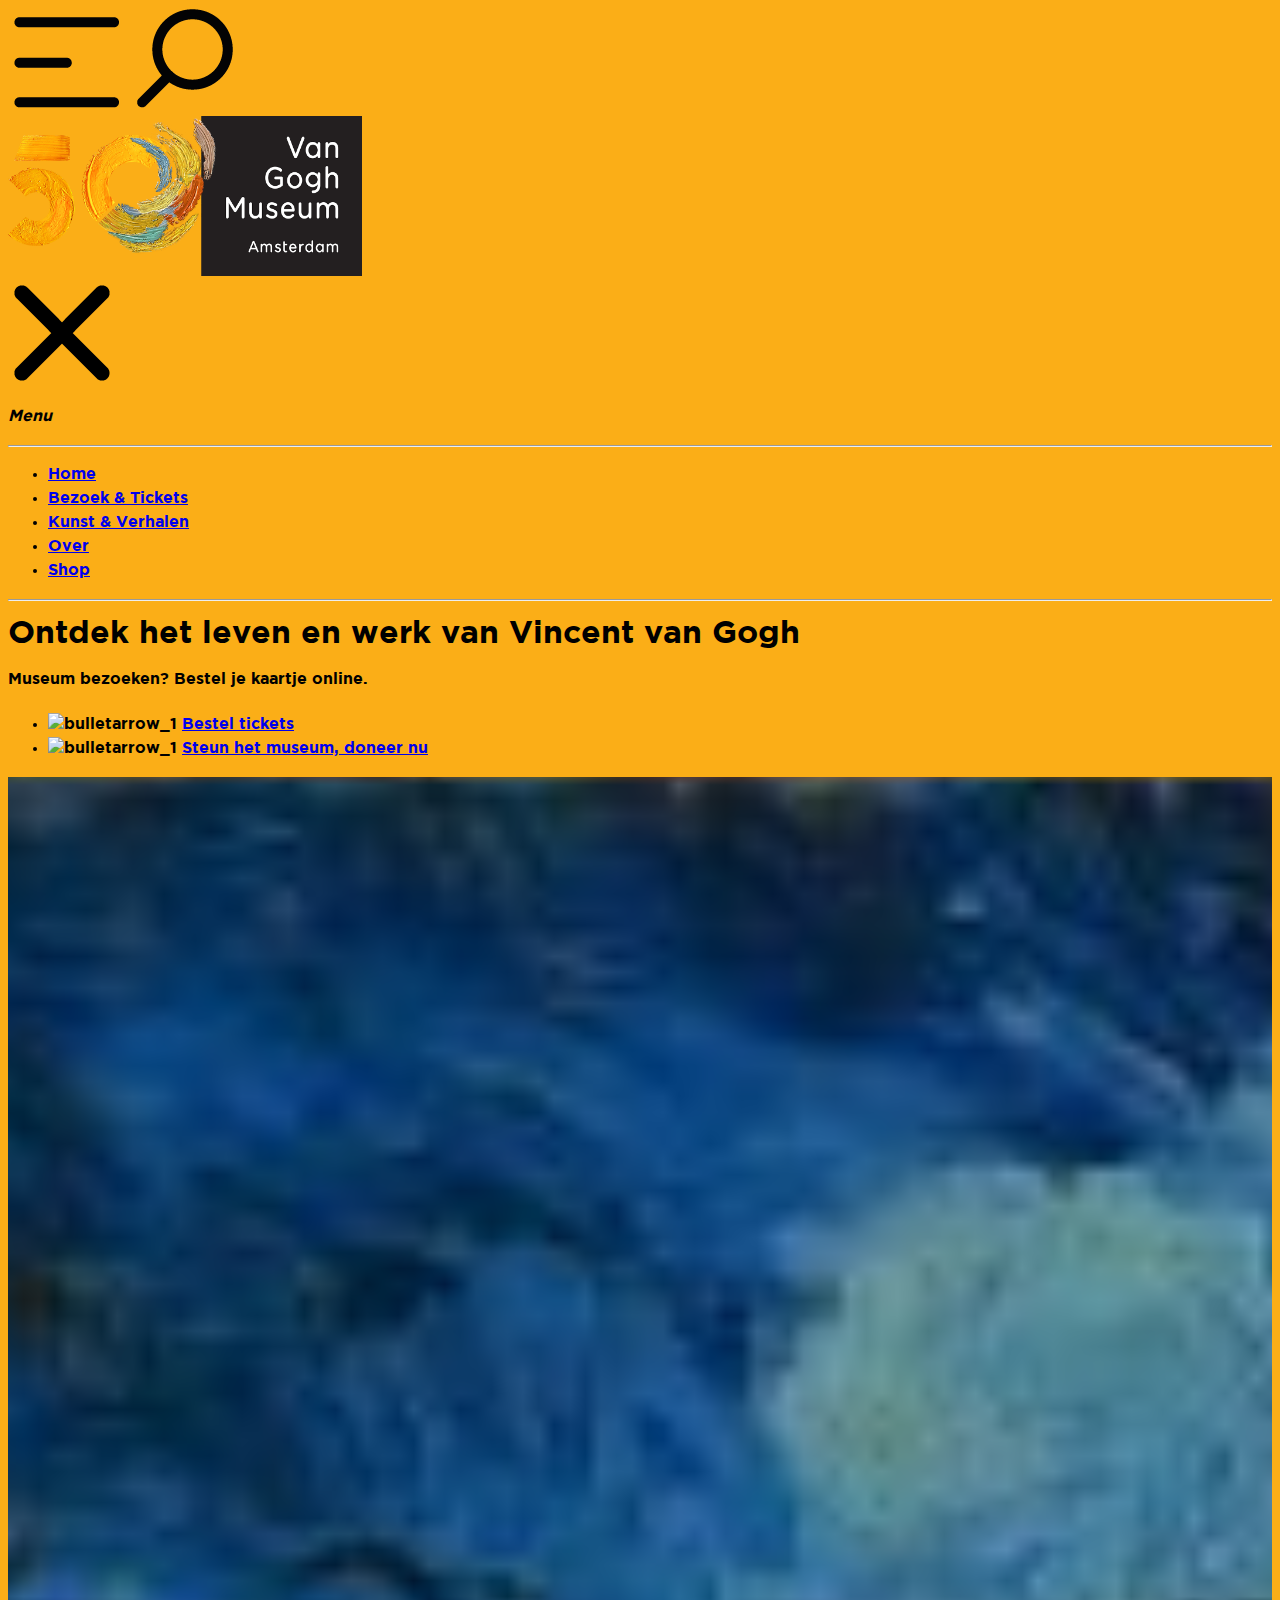
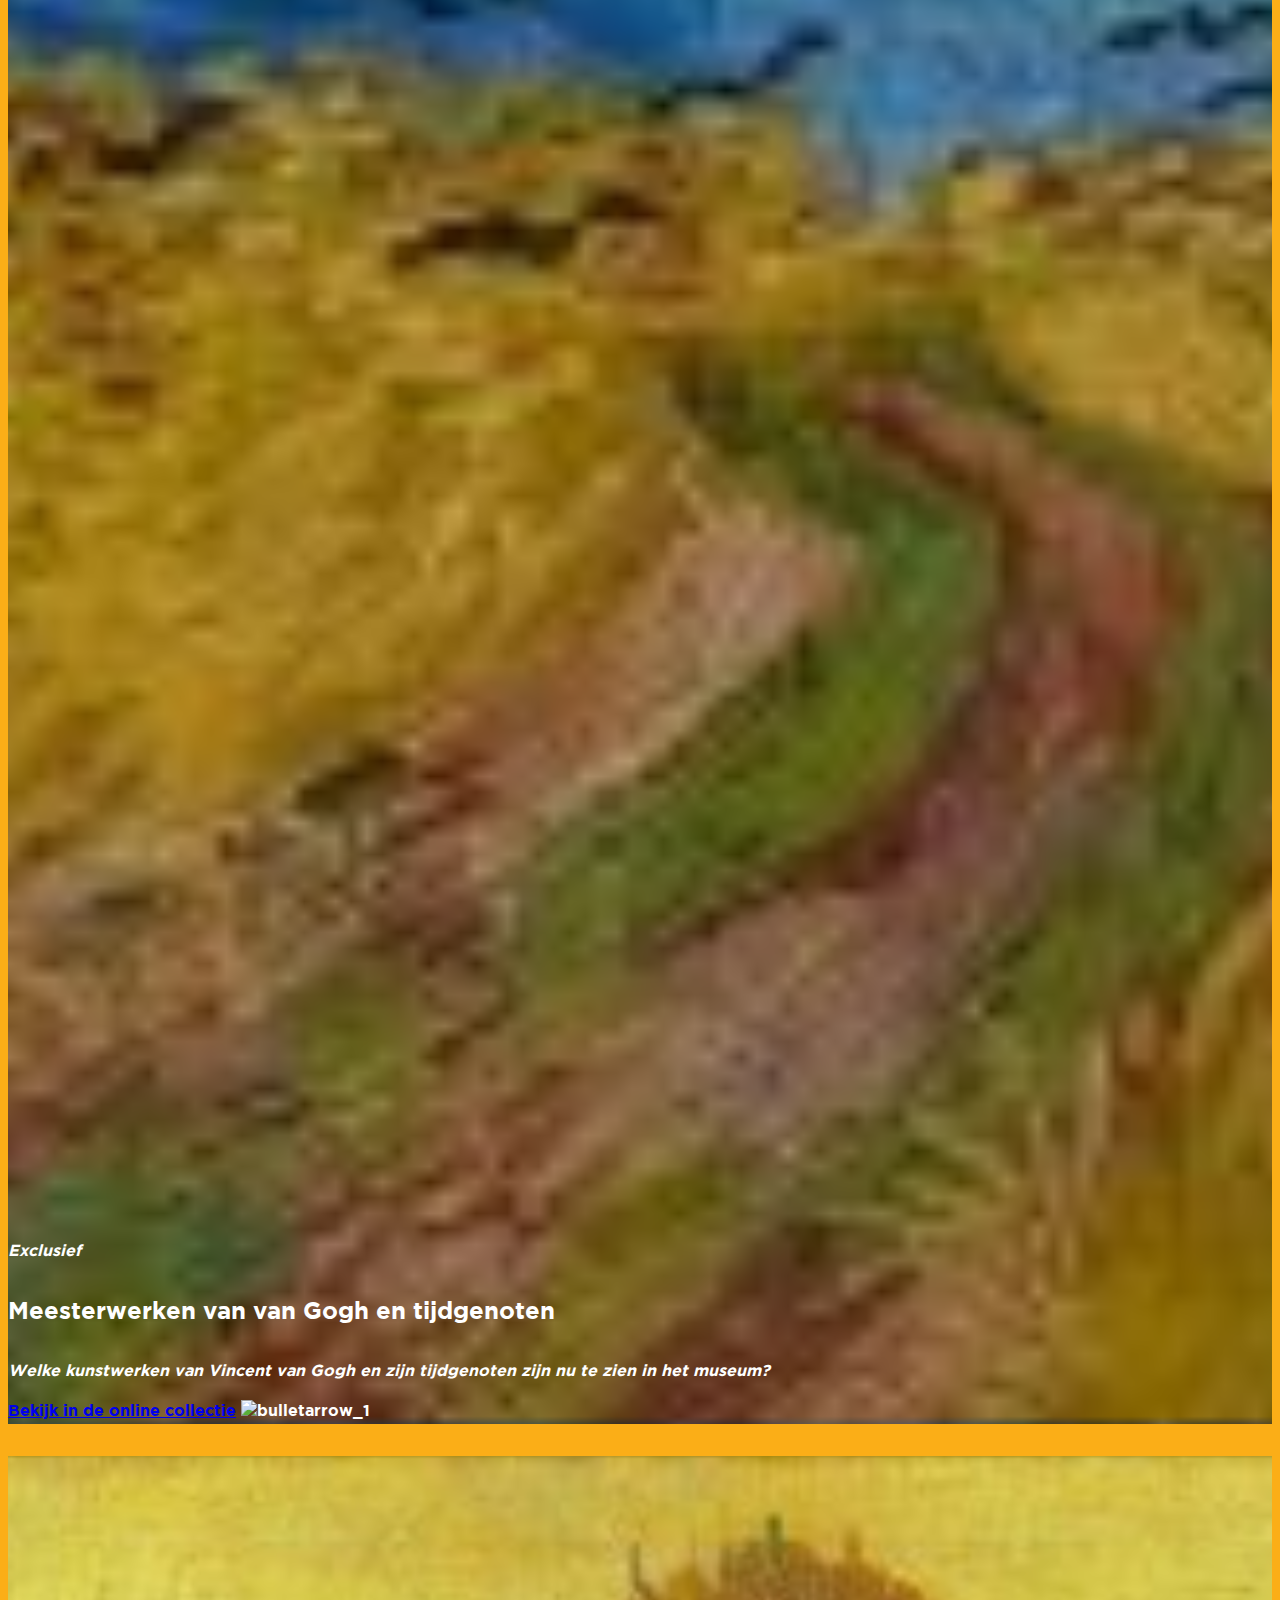
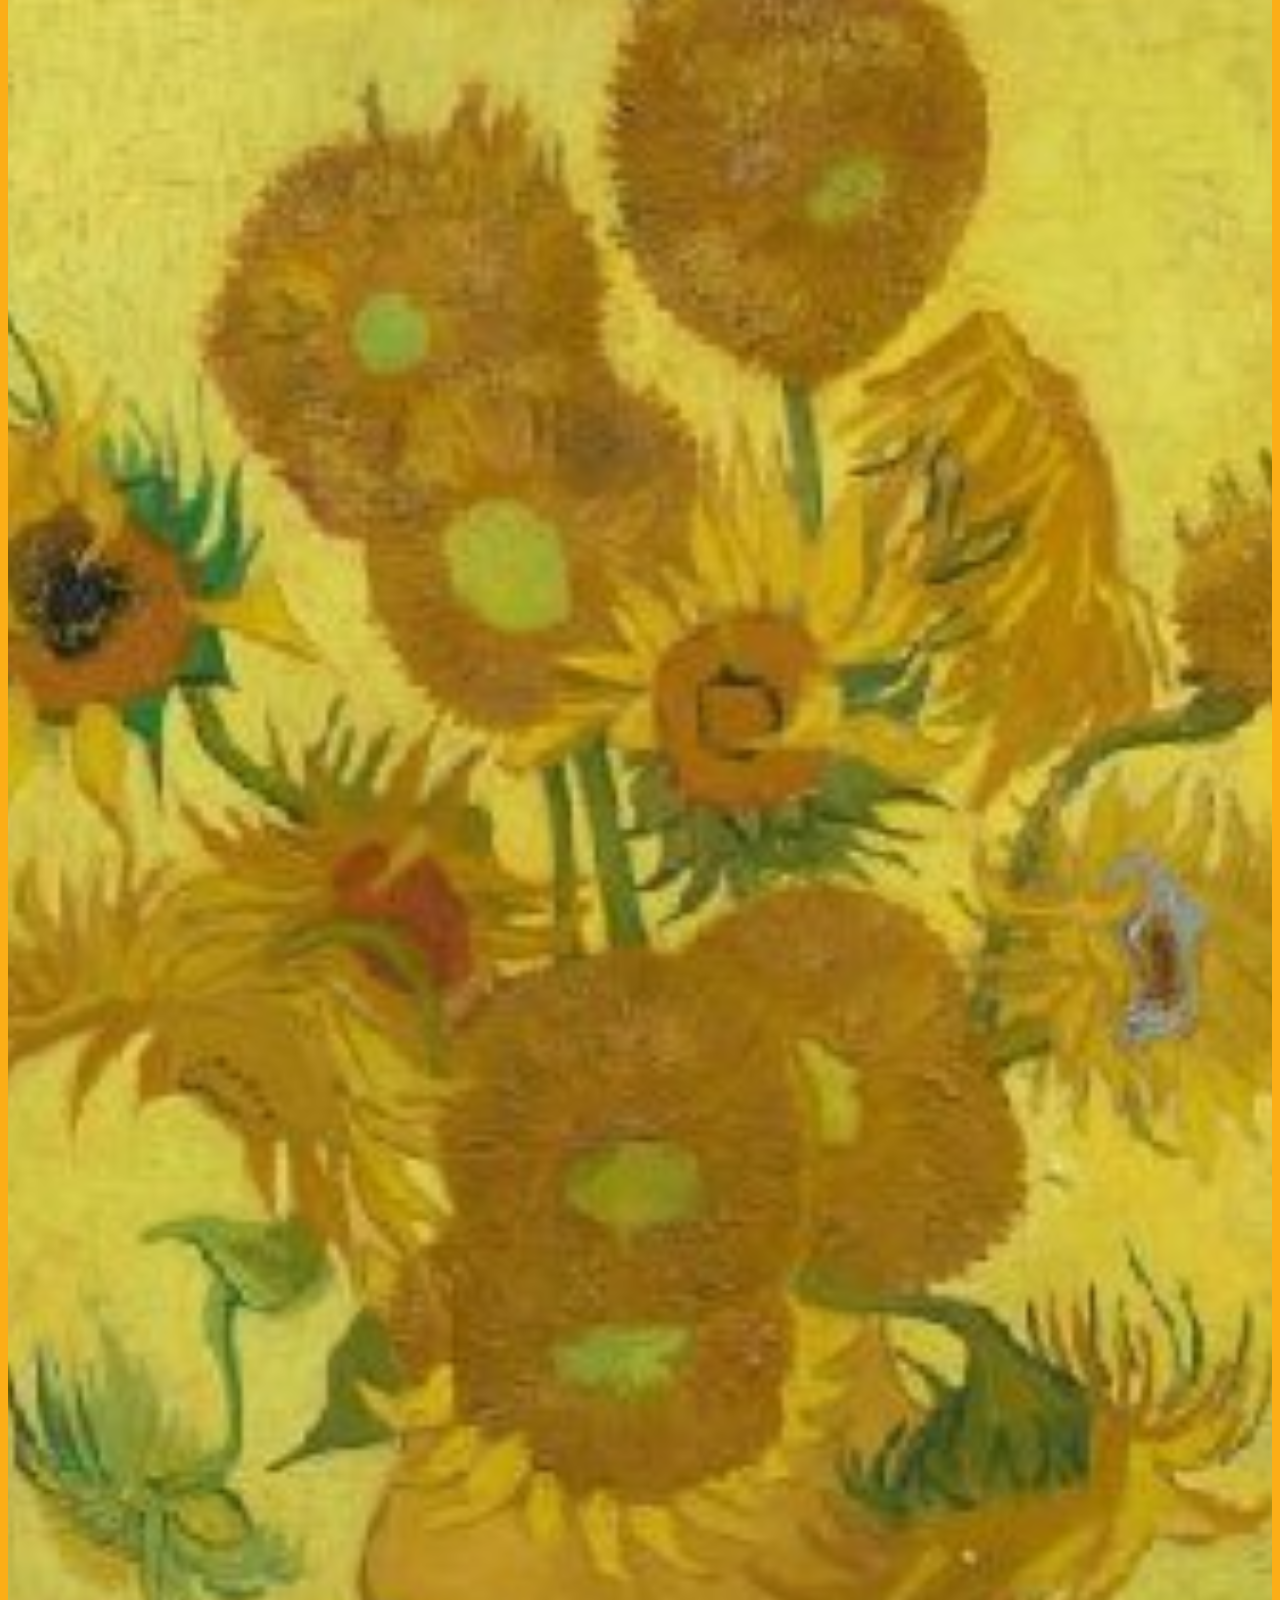
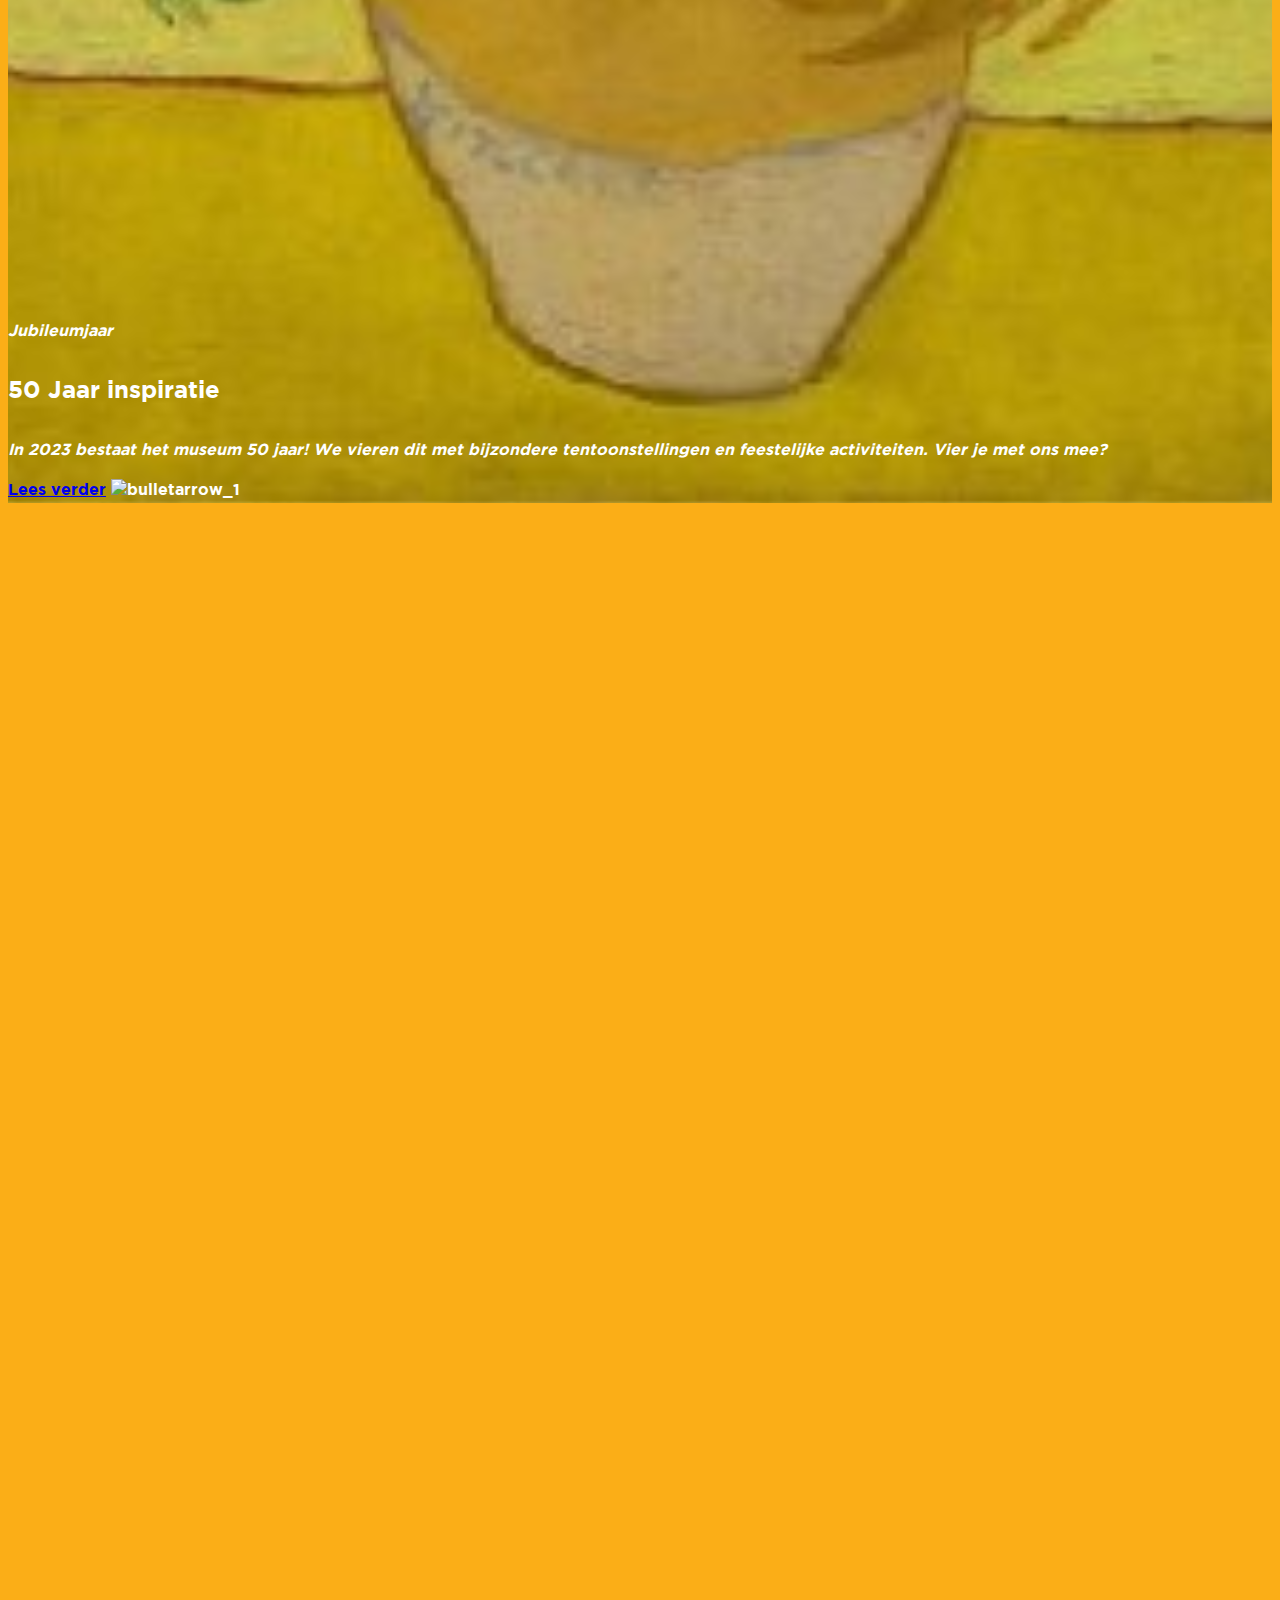
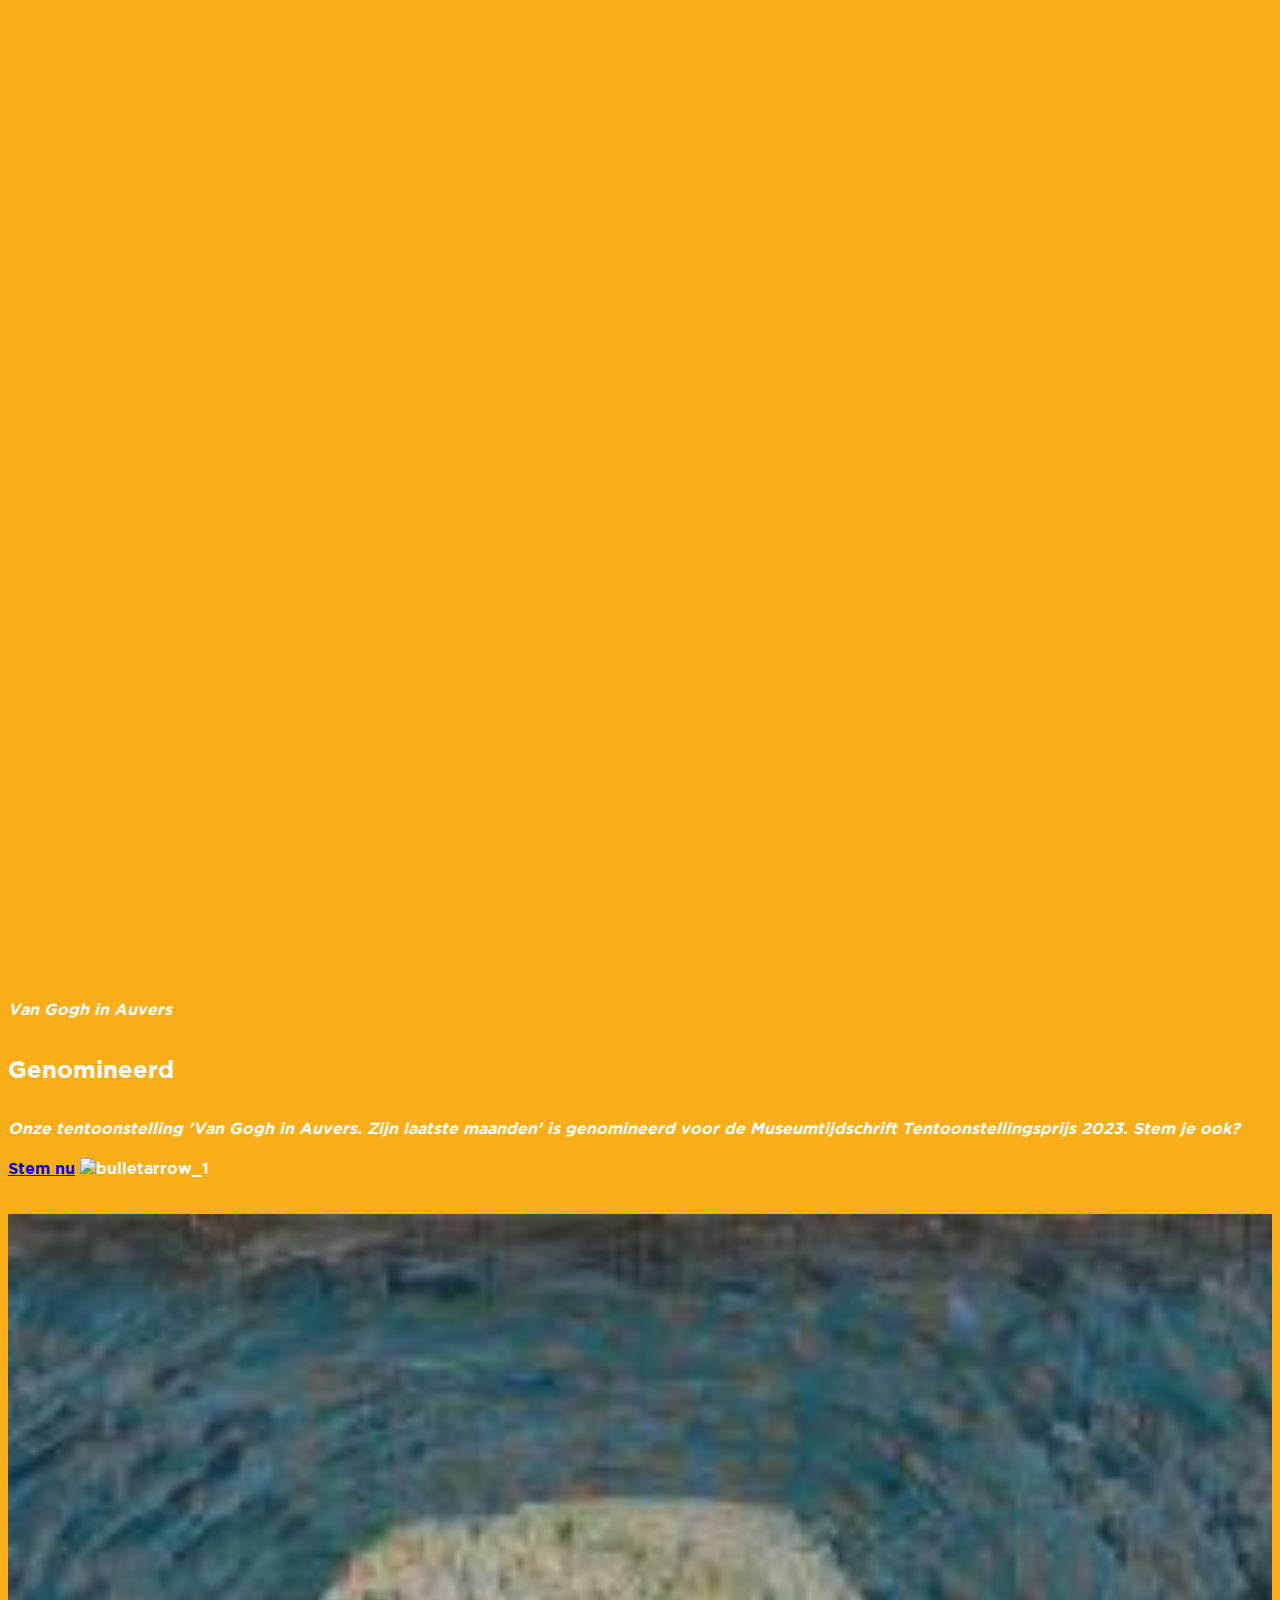
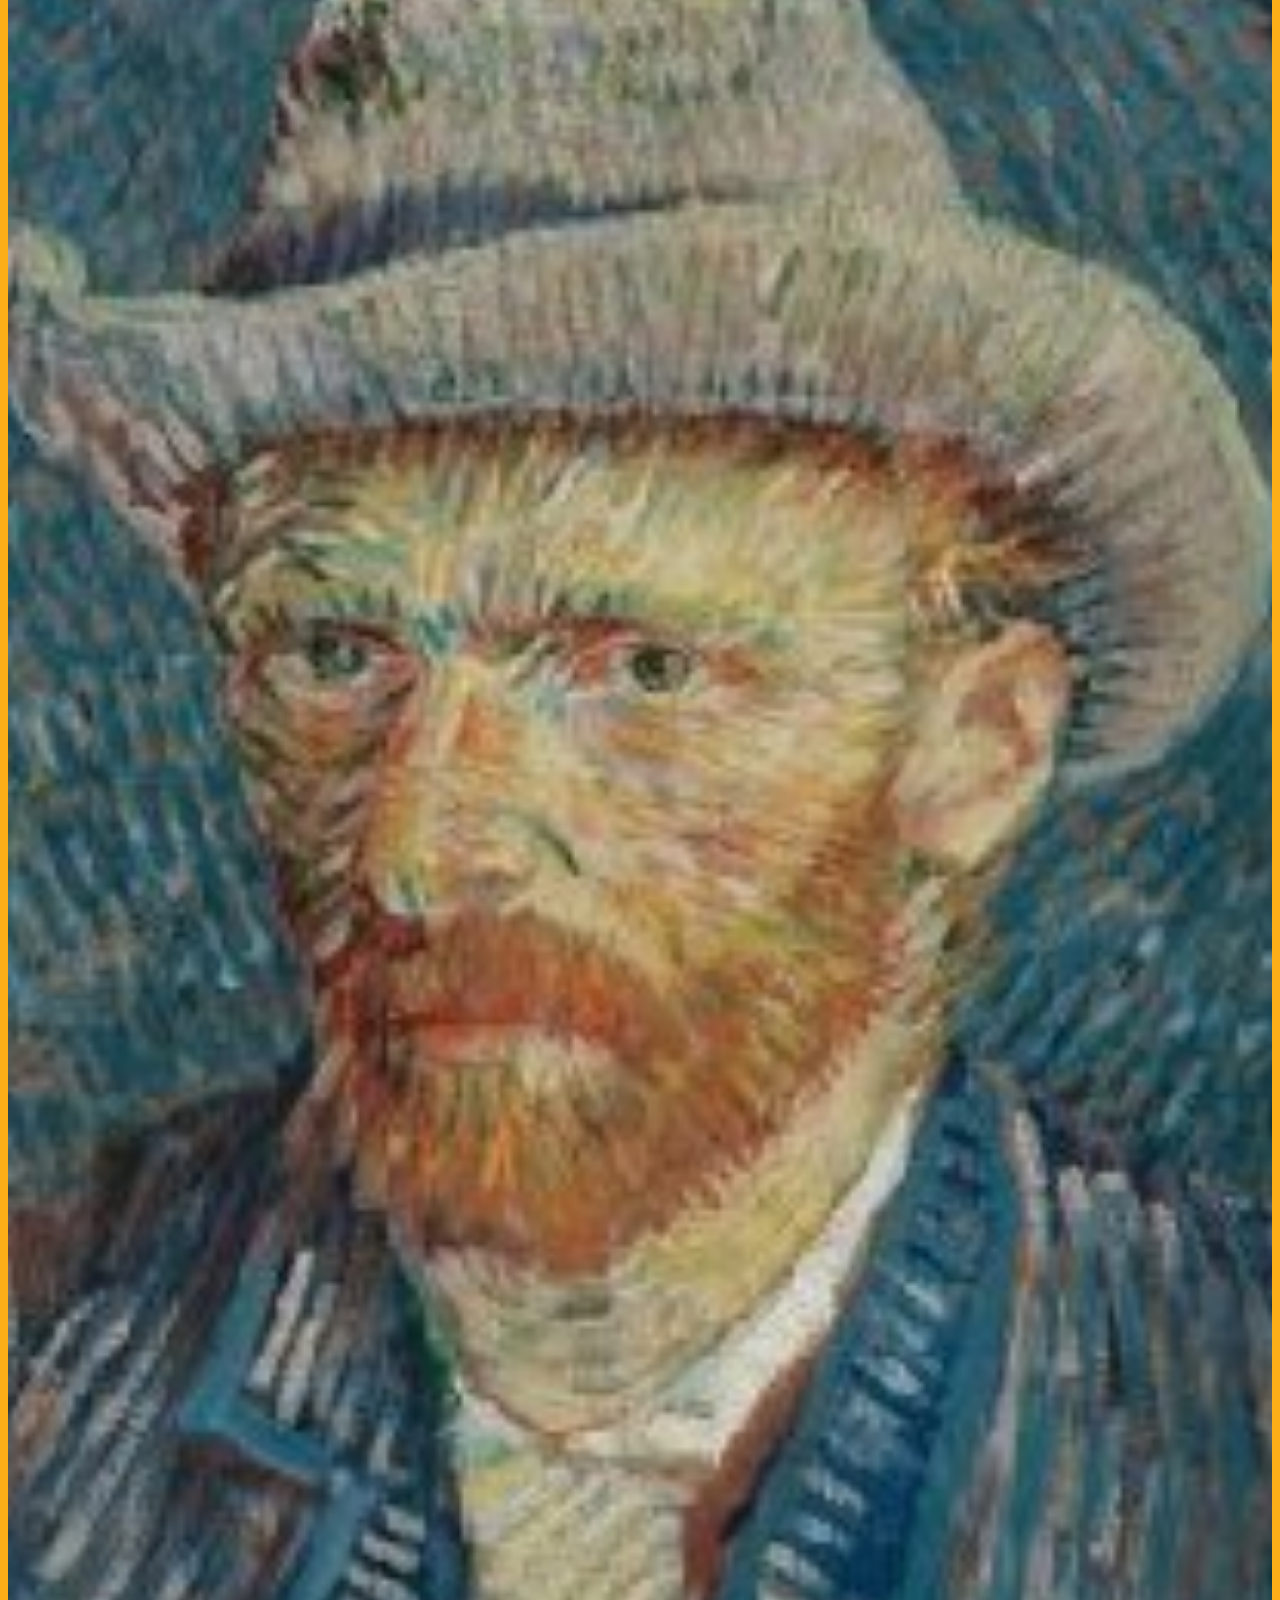
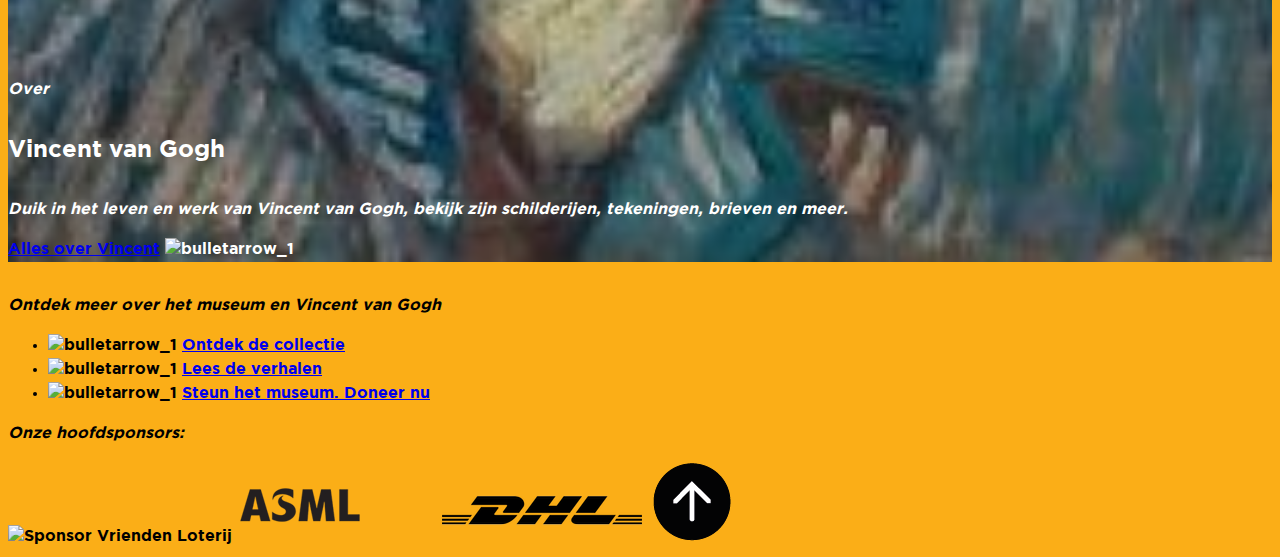
==== commit 83b1e682: "Add files via upload" ====
--- a/index.html
+++ b/index.html
@@ -16,14 +16,23 @@
 <body class="homepage">
 
 	<header>
-		<a href="index.html">
-			<img src="images/logovg.png" alt="Logo naar homepage van de website">
-		</a>
-
-		<button> 
-			<img src="images/vergrootglas.png" alt="Vergrootglas om te zoeken binnen de site">
-		</button>
+		<section>
+			<section>
+				<button>
+					<img src="images/hamburgermenu.png" alt="Hamburger menu om het volledige menu te openen">
+				</button>
+				<button> 
+					<img src="images/vergrootglas.png" alt="Vergrootglas om te zoeken binnen de site">
+				</button>
+			</section>
+			<a href="index.html">
+				<img src="images/logovg.png" alt="Logo naar homepage van de website">
+			</a>
+		</section>
 		<nav>
+			<button> <img src="images/kruisje.png" alt="Menu sluiten knop"> </button>
+			<p>Menu</p>
+			<hr>
 			<ul>
 				<li>
 					<a href="#">Home</a>
@@ -41,78 +50,101 @@
 					<a href="#">Shop</a>
 				</li>
 			</ul>
+			<hr>
 		</nav>
 
-		<button>
-			<img src="images/hamburgermenu.png" alt="Hamburger menu om het volledige menu te openen">
-		</button>
+		
 	</header>
 
 	<main>
 		<h1>Ontdek het leven en werk van Vincent van Gogh</h1>
-		<p>Museum bezoeken? Bestel je kaartje online.</p>
+		<h4>Museum bezoeken? Bestel je kaartje online.</h4>
 		<ul>
 			<li>
+				<img src="images/bulletarrow_1.png" alt="bulletarrow_1">
 				<a href="#">Bestel tickets</a>
 			</li>
 			<li>
+				<img src="images/bulletarrow_1.png" alt="bulletarrow_1">
 				<a href="#">Steun het museum, doneer nu</a>
 			</li>
 		</ul>
 
 		<section>
+			<p>Exclusief</p>
 			<h2>Meesterwerken van van Gogh en tijdgenoten</h2>
 			<p>Welke kunstwerken van Vincent van Gogh en zijn tijdgenoten zijn nu te zien in het museum?</p>
-			<a href="#">Bekijk in de online collectie</a>
+			<div>
+				<a href="#">Bekijk in de online collectie</a>
+				<img src="images/bulletwit.png" alt="bulletarrow_1">
+			</div>
 		</section>
 
 		<section>
 			<p>Jubileumjaar</p>
 			<h2>50 Jaar inspiratie</h2>
 			<p>In 2023 bestaat het museum 50 jaar! We vieren dit met bijzondere tentoonstellingen en feestelijke activiteiten. Vier je met ons mee?</p>
-			<a href="#">Lees verder</a>
+			<div>
+				<a href="#">Lees verder</a>
+				<img src="images/bulletwit.png" alt="bulletarrow_1">
+			</div>
 		</section>
 
 		<section>
 			<p>Van Gogh in Auvers</p>
 			<h2>Genomineerd</h2>
 			<p>Onze tentoonstelling 'Van Gogh in Auvers. Zijn laatste maanden' is genomineerd voor de Museumtijdschrift Tentoonstellingsprijs 2023. Stem je ook?</p>
-			<a href="#">Stem nu</a>
+			<div>
+				<a href="#">Stem nu</a>
+				<img src="images/bulletwit.png" alt="bulletarrow_1">
+			</div>
 		</section>
 
 		<section>
+			<p>Over</p>
 			<h2>Vincent van Gogh</h2>
 			<p>Duik in het leven en werk van Vincent van Gogh, bekijk zijn schilderijen, tekeningen, brieven en meer.</p>
-			<a href="#">Alles over Vincent</a>
+			<div>
+				<a href="#">Alles over Vincent</a>
+				<img src="images/bulletwit.png" alt="bulletarrow_1">
+			</div>
 		</section>
+
+		<footer>
+			<p>Ontdek meer over het museum en Vincent van Gogh</p>
+			<ul>
+				<li>
+					<img src="images/bulletarrow_1.png" alt="bulletarrow_1">
+					<a href="#">Ontdek de collectie</a>
+				</li>
+				<li>
+					<img src="images/bulletarrow_1.png" alt="bulletarrow_1">
+					<a href="#">Lees de verhalen</a>
+				</li>
+				<li>
+					<img src="images/bulletarrow_1.png" alt="bulletarrow_1">
+					<a href="#">Steun het museum. Doneer nu</a>
+				</li>
+			</ul>
+		
+			<p> Onze hoofdsponsors:</p>
+			<img src="images/vriendenloterij.png" alt="Sponsor Vrienden Loterij">
+			<img src="images/asml.png" alt="Sponsor ASML">
+			<img src="images/dhl.png" alt="Sponsor DHL">
+			
+			
+		
+			<button>
+				<img src="images/naarboven.png" alt="Button om naar boven op de pagina te komen">
+			</button>
+		
+			<script src="/scripts/script.js" defer></script>
+		</footer>
 
 	</main>
 
 
 
-<footer>
-	<p>Ontdek meer over het museum en Vincent van Gogh</p>
-	<ul>
-		<li>
-			<a href="#">Ontdek de collectie</a>
-		</li>
-		<li>
-			<a href="#">Lees de verhalen</a>
-		</li>
-		<li>
-			<a href="#">Steun het museum. Doneer nu</a>
-		</li>
-	</ul>
 
-	<p> Onze hoofdsponsors:</p>
-	<img src="images/vriendenloterij.png" alt="Sponsor Vrienden Loterij">
-	<img src="images/dhl.png" alt="Sponsor DHL">
-	<img src="images/asml.png" alt="Sponsor ASML">
-	
-
-	<button>
-		<img src="images/naarboven.png" alt="Button om naar boven op de pagina te komen">
-	</button>
-</footer>
 </body>
 </html>
--- a/styles/style.css
+++ b/styles/style.css
@@ -40,8 +40,11 @@
 		   url(../assets/Gotham-Font/GothamMedium_1.woff) format('woff'),
 		   url(../assets/Gotham-Font/GothamMediumItalic.woff) format('woff');
   }
+ 
   
-  body {
+  /* Homepage */
+
+  .homepage {
 	  background-color: #FBAE17;
 	  font-family: 'Gotham';
 	  line-height: 150%;
@@ -49,22 +52,32 @@
 	 
   }
   
-  nav{
+  .homepage header button {
+	background-color: #FBAE17;
+	border: none;
+  }
+
+  .homepage footer button {
+	background-color: #FBAE17;
+	border: none;
+  }
+
+.homepage nav{
 	  font-family: 'Gotham';
   }
   
-  p {
+  .homepage p {
 	  font-weight: 400;
 	  font-style: italic;
   }
 
 
-  h2 {
+ .homepage h2 {
 	  font-weight: 900;
   }
   
   
-  main section {
+  .homepage main section {
 	  color: white;
 	  width: 100%;
 	  aspect-ratio: 9/16;
@@ -75,23 +88,23 @@
 	  margin-bottom: 2em;
   }
 
-  main section > *:first-child {
+  .homepage main section > *:first-child {
 	margin-top: auto;
   }
   
-  main section:nth-of-type(1){
+ .homepage main section:nth-of-type(1){
 	  background-image: url("../images/vangoghenmeer.jpeg");
   }
   
-  main section:nth-of-type(2){
+ .homepage main section:nth-of-type(2){
 	  background-image: url("../images/zonnebloemen.jpeg");
   }
   
-  main section:nth-of-type(3){
+ .homepage main section:nth-of-type(3){
 	  background-image: url("../images/kerkje.jpeg");
   }
   
-  main section:nth-of-type(4){
+ .homepage main section:nth-of-type(4){
 	background-image: url("../images/vangogh.jpeg"); 
   }
   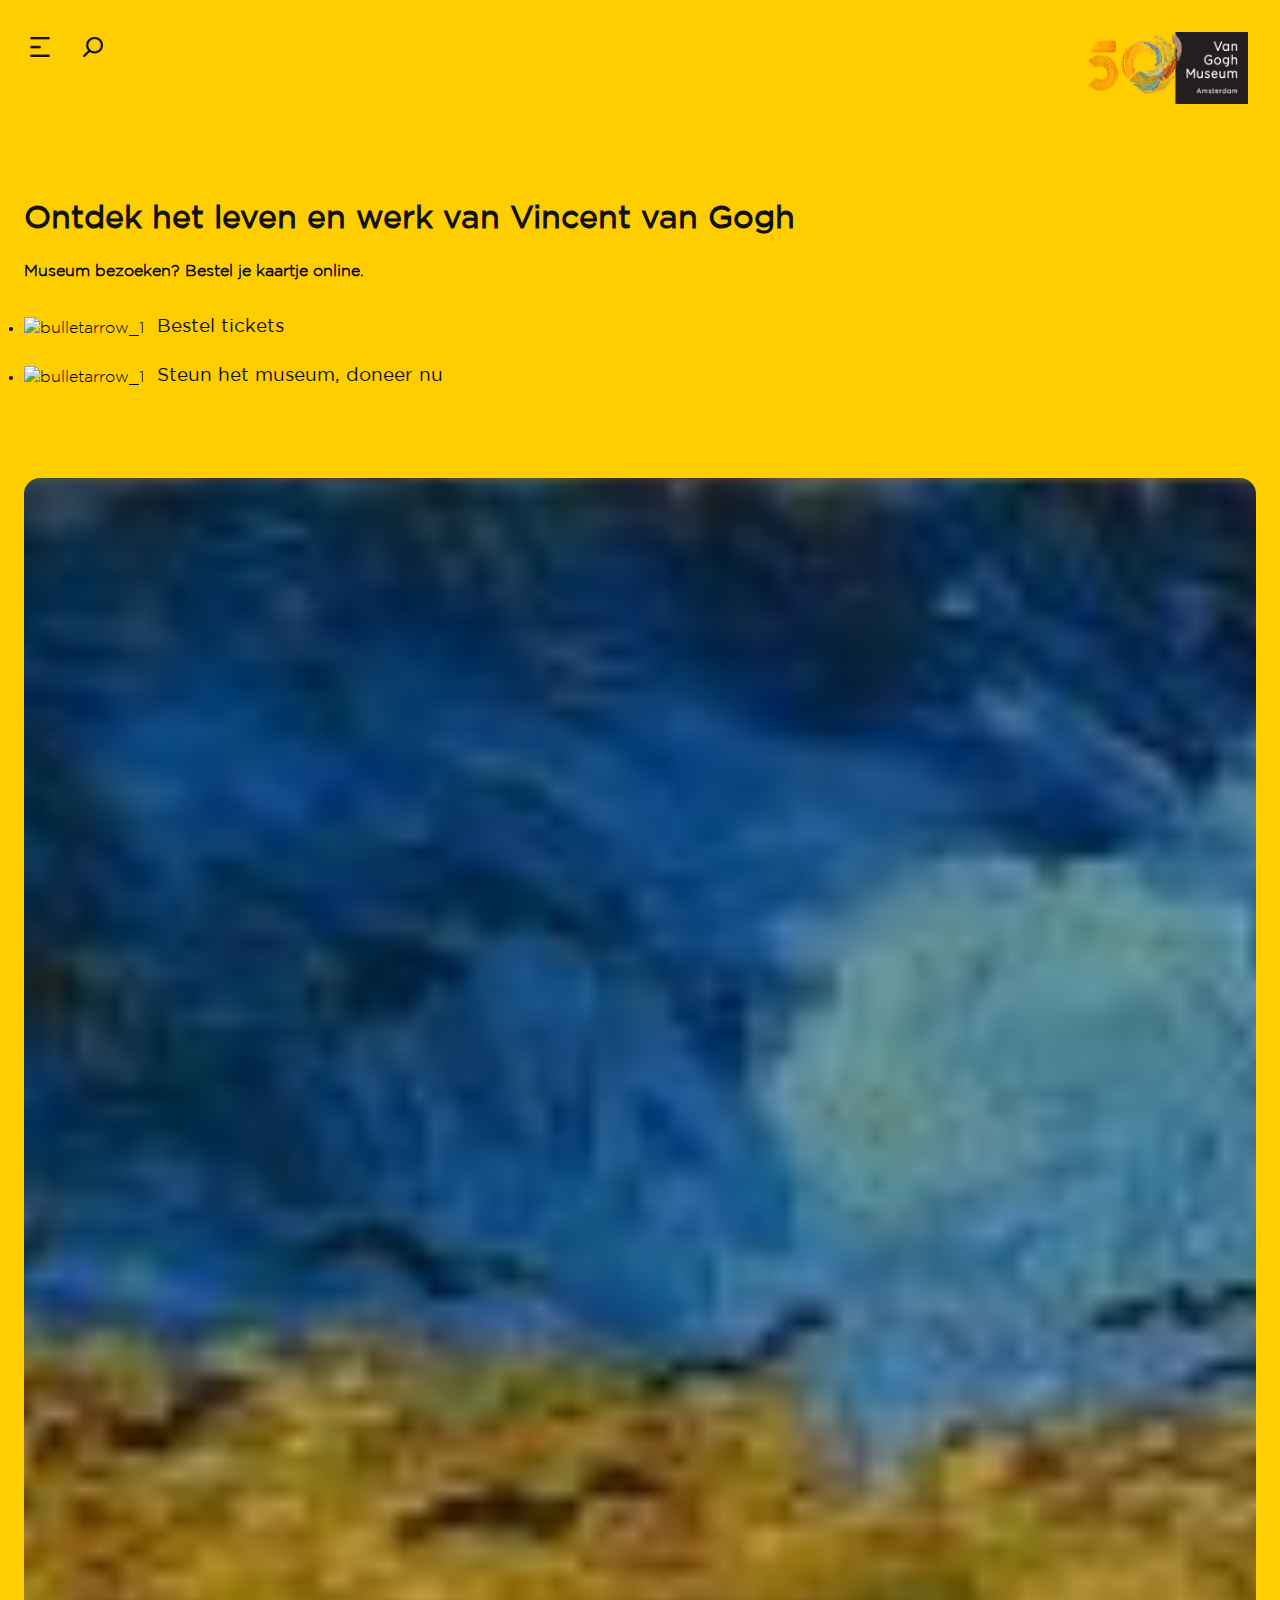
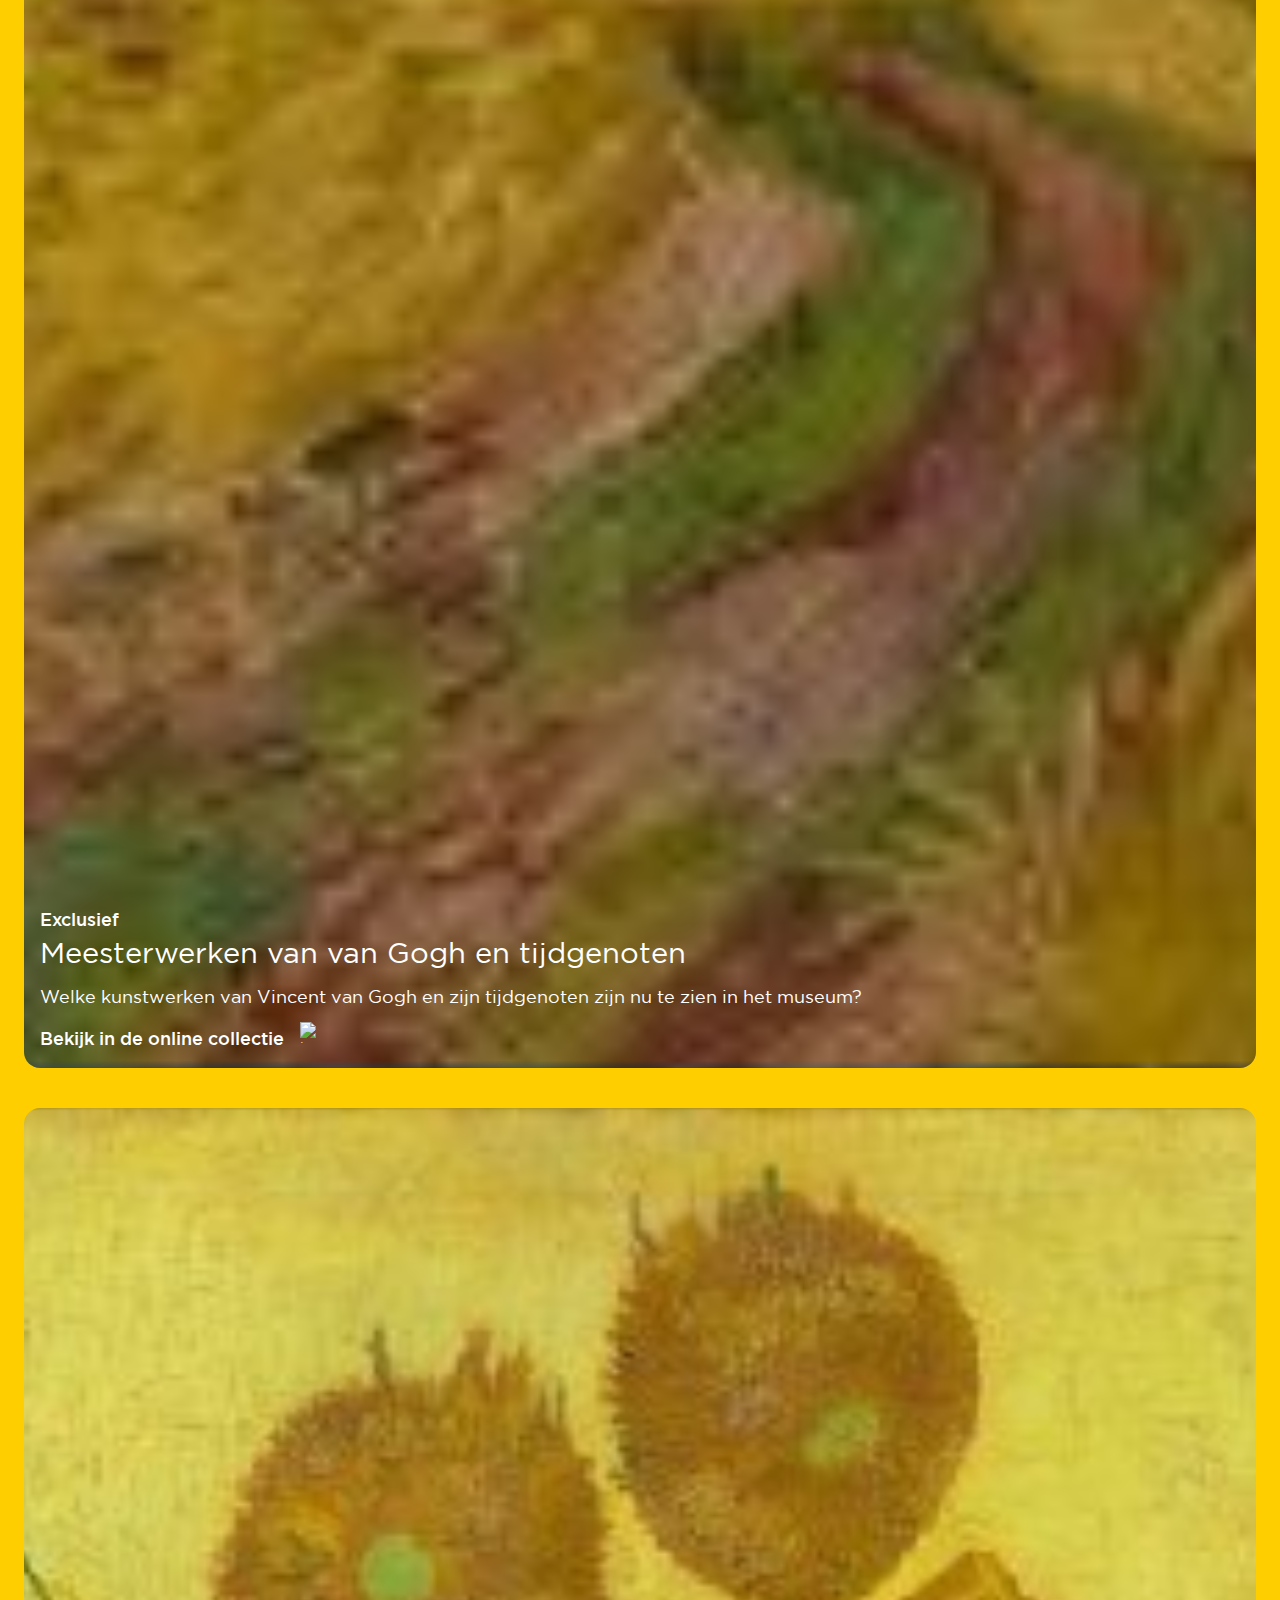
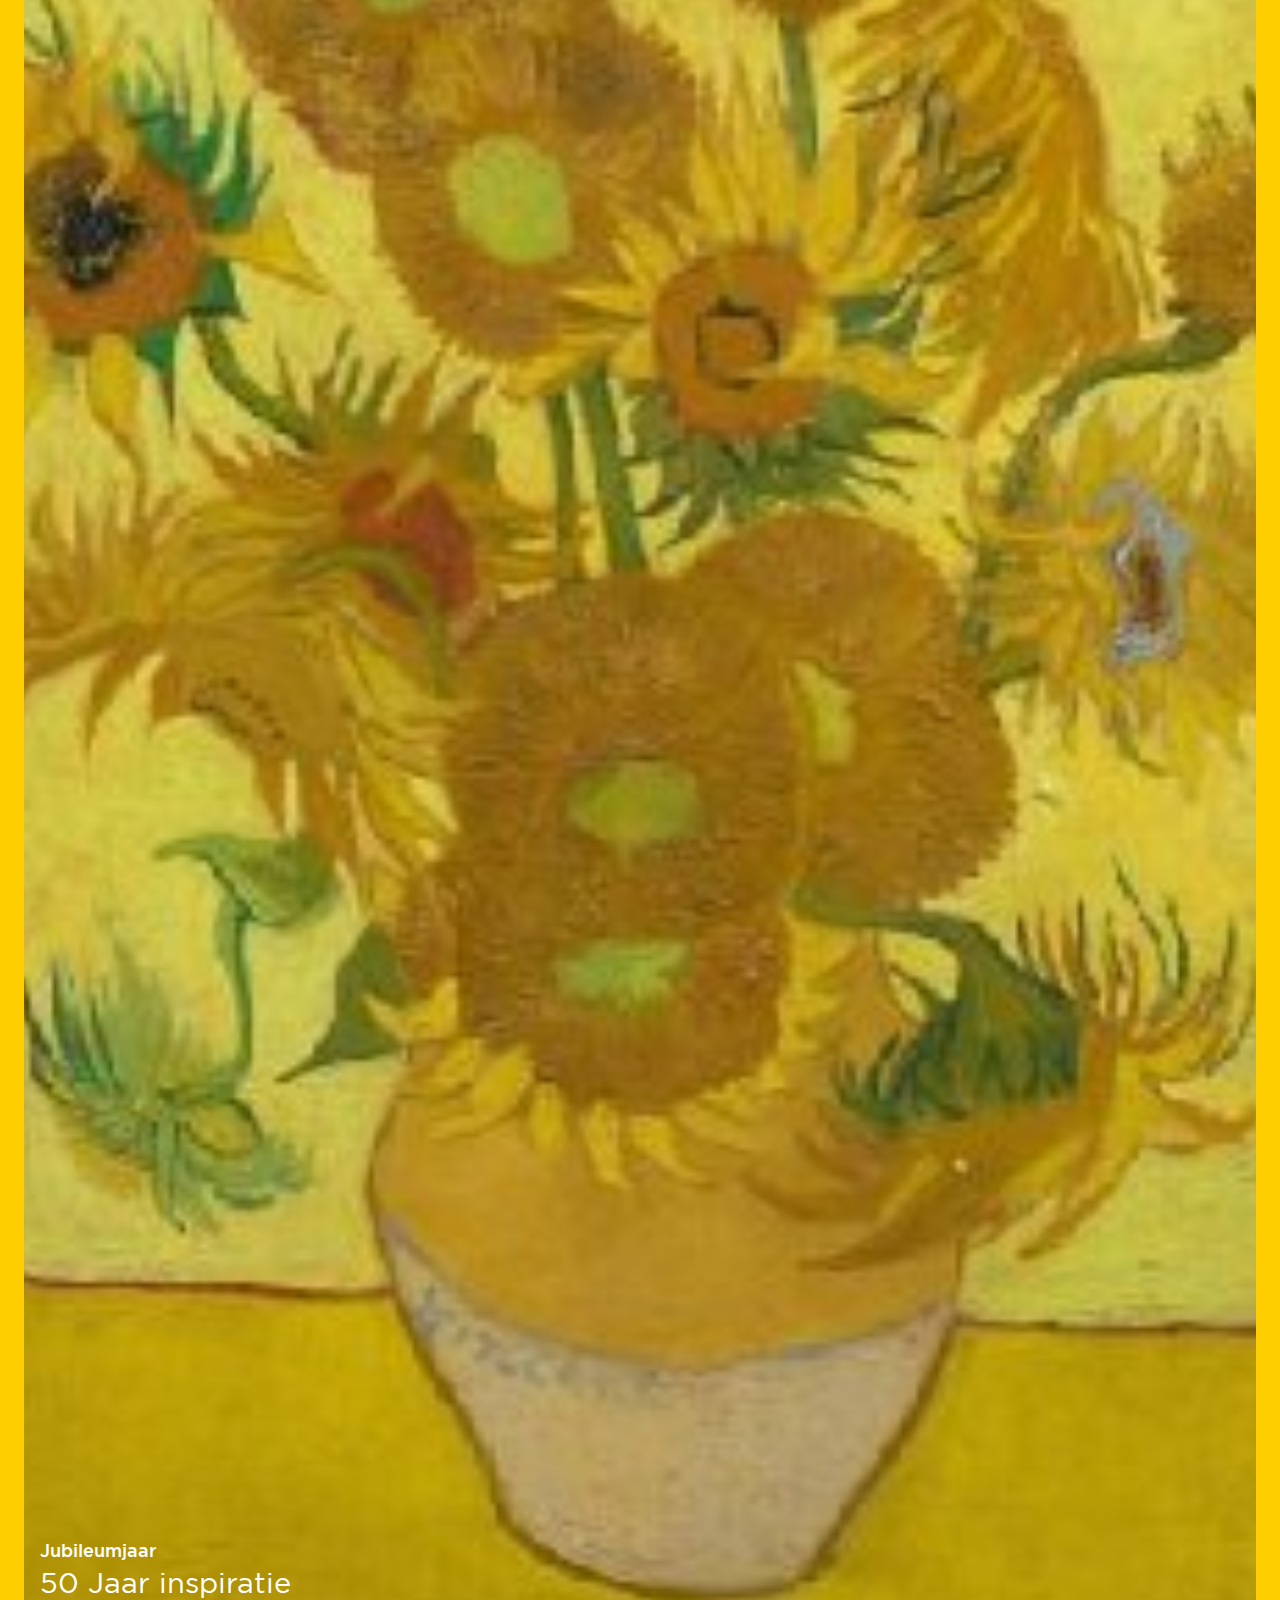
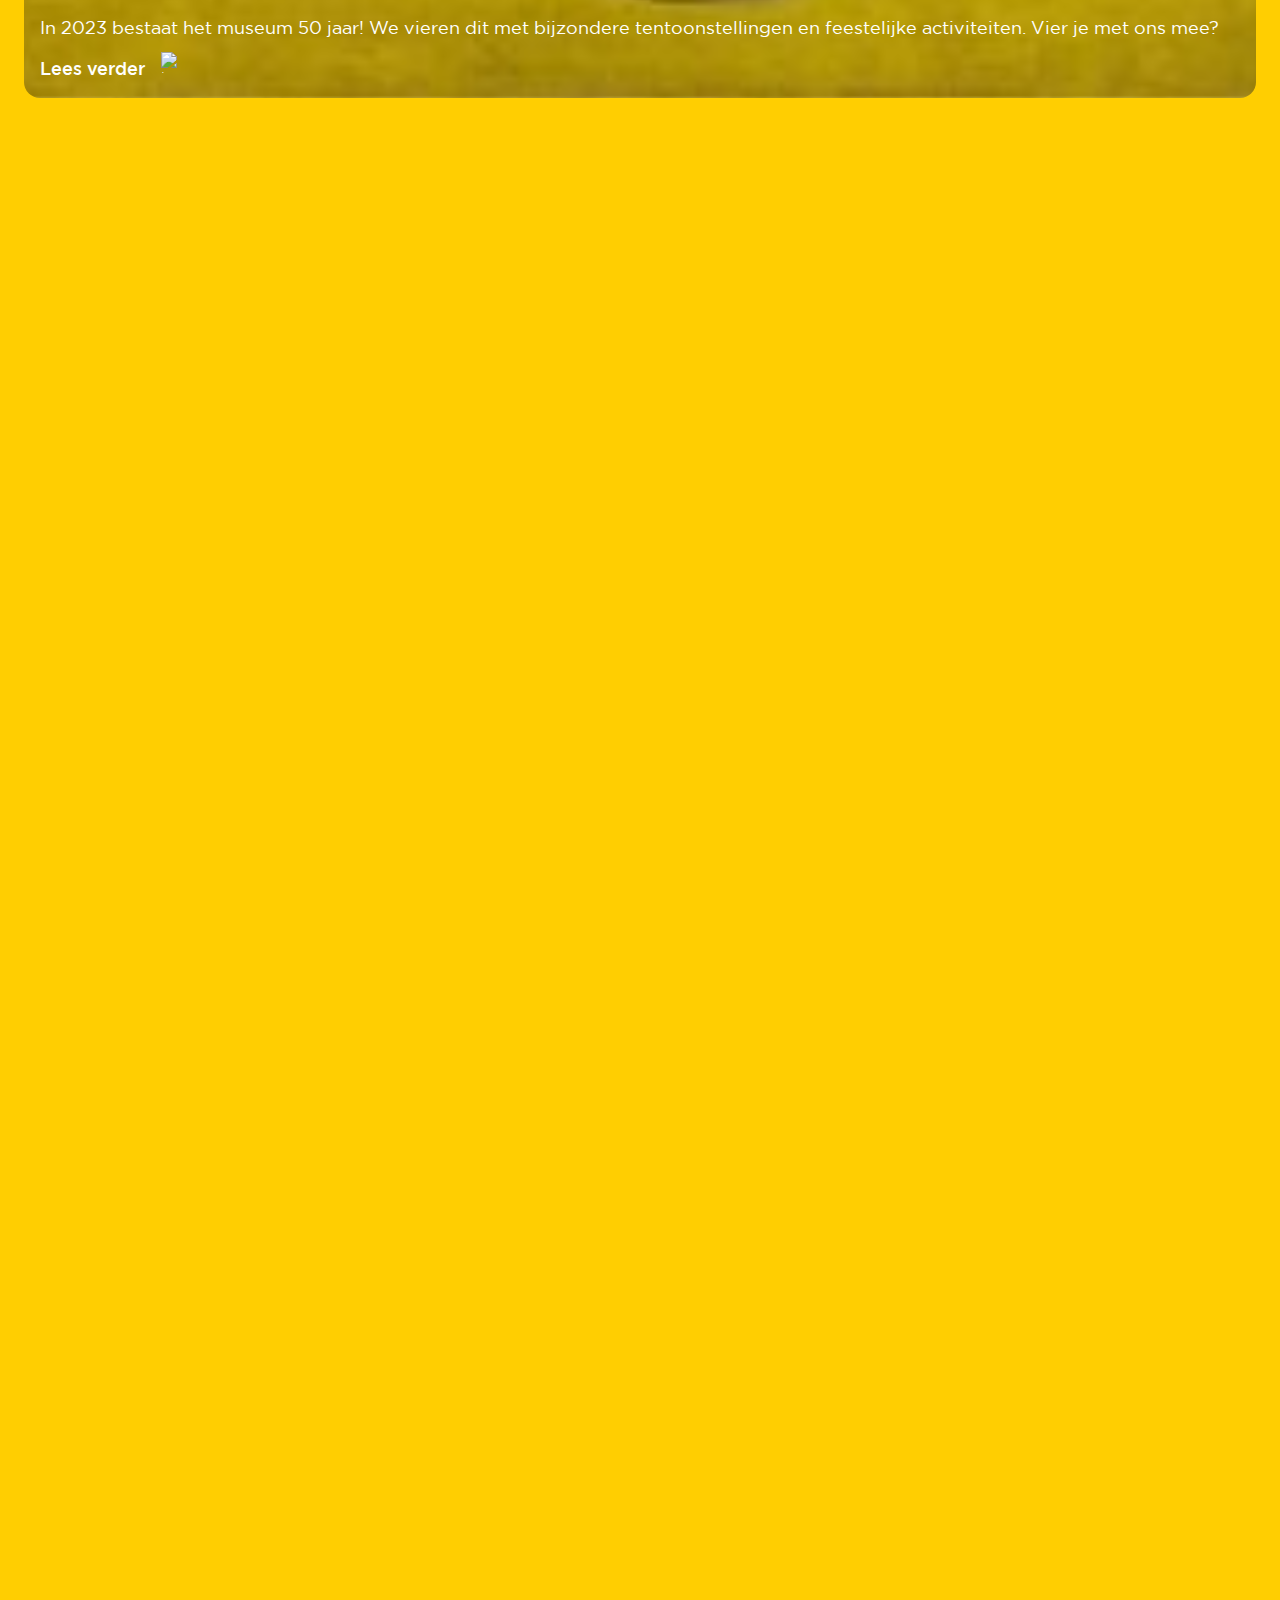
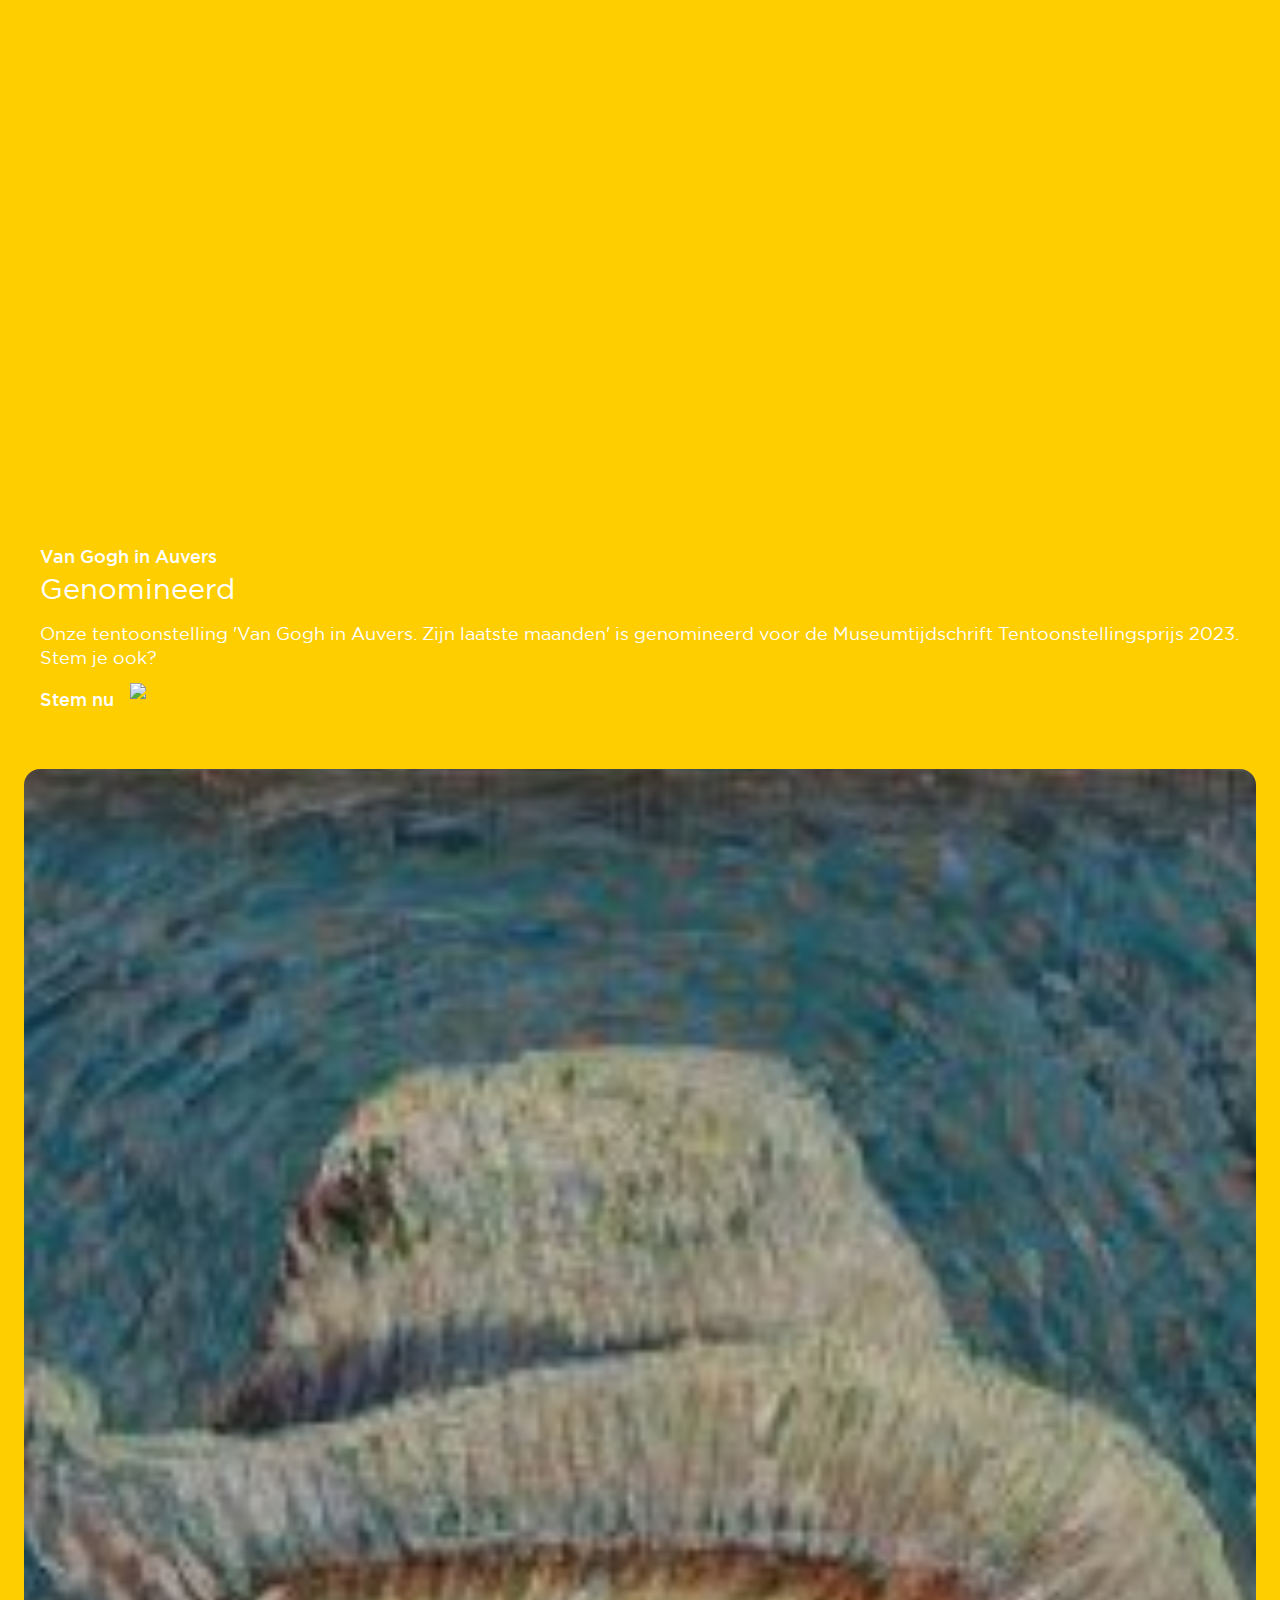
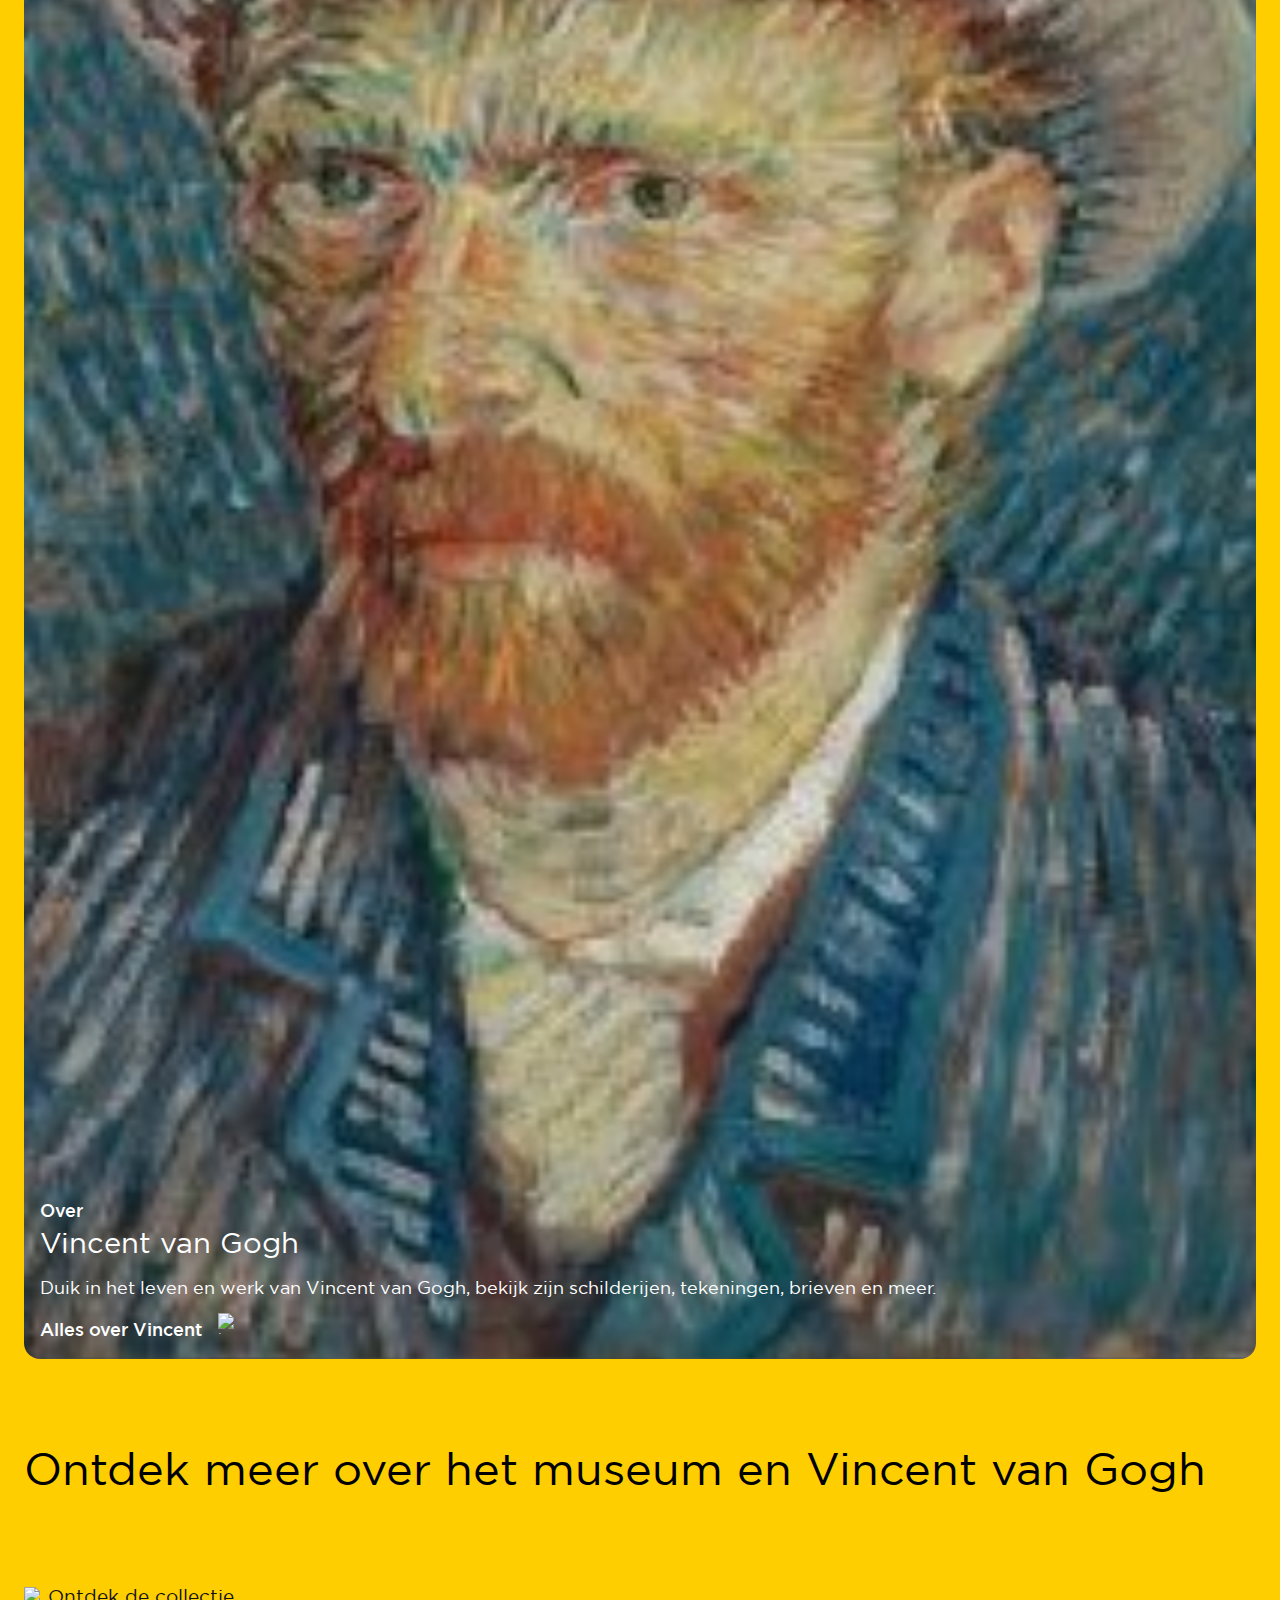
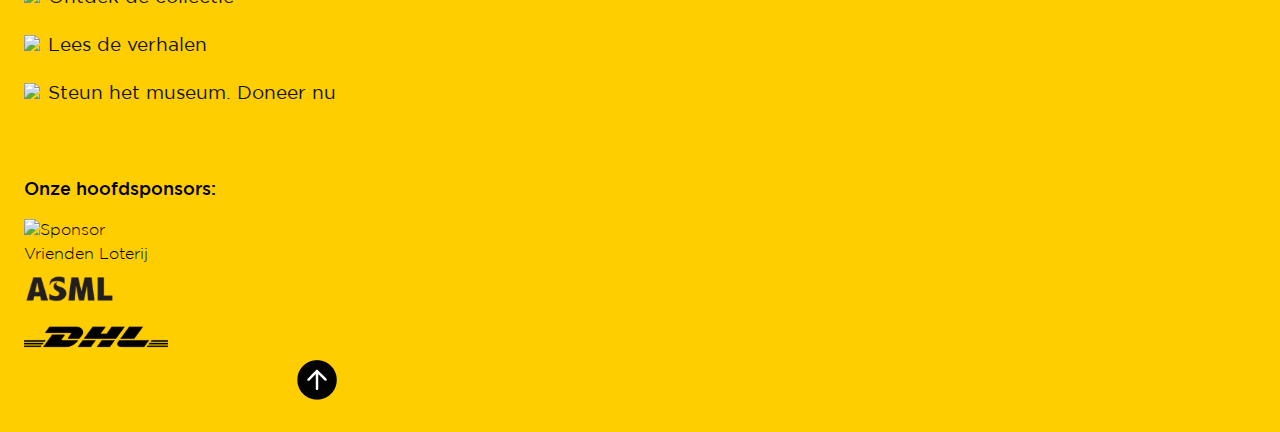
==== commit 72e8c2b5: "Add files via upload" ====
--- a/index.html
+++ b/index.html
@@ -57,18 +57,20 @@
 	</header>
 
 	<main>
-		<h1>Ontdek het leven en werk van Vincent van Gogh</h1>
-		<h4>Museum bezoeken? Bestel je kaartje online.</h4>
-		<ul>
-			<li>
-				<img src="images/bulletarrow_1.png" alt="bulletarrow_1">
-				<a href="#">Bestel tickets</a>
-			</li>
-			<li>
-				<img src="images/bulletarrow_1.png" alt="bulletarrow_1">
-				<a href="#">Steun het museum, doneer nu</a>
-			</li>
-		</ul>
+		<div>
+			<h1>Ontdek het leven en werk van Vincent van Gogh</h1>
+			<h4>Museum bezoeken? Bestel je kaartje online.</h4>
+			<ul>
+				<li>
+					<img src="images/bulletarrow_1.png" alt="bulletarrow_1">
+					<a href="#">Bestel tickets</a>
+				</li>
+				<li>
+					<img src="images/bulletarrow_1.png" alt="bulletarrow_1">
+					<a href="#">Steun het museum, doneer nu</a>
+				</li>
+			</ul>
+		</div>
 
 		<section>
 			<p>Exclusief</p>
@@ -100,12 +102,12 @@
 			</div>
 		</section>
 
-		<section>
+		<section >
 			<p>Over</p>
 			<h2>Vincent van Gogh</h2>
 			<p>Duik in het leven en werk van Vincent van Gogh, bekijk zijn schilderijen, tekeningen, brieven en meer.</p>
 			<div>
-				<a href="#">Alles over Vincent</a>
+				<a href="./vangogh.html">Alles over Vincent</a>
 				<img src="images/bulletwit.png" alt="bulletarrow_1">
 			</div>
 		</section>
--- a/styles/style.css
+++ b/styles/style.css
@@ -16,66 +16,221 @@
   :root {
 	  /* startje */
 	  --color-text:#111;
+	  --color-text-h2: white;
 	  --color-background:#FBAE17;
-  
-	
-  }
-  
+	
+	
+  }
+  
+  h2 {
+	font-family: 'GothamBook';
+	font-size: 1.8em;
+	font-weight: lighter;
+	line-height: 1.1em;
+	color: var(--color-text-h2)
+  }
 
   /****************/
   /* JOUW STYLING */
   /****************/
   
   /* jouw code */
-  
+
   @font-face {
-	  font-family: 'Gotham';
-	  src: url(../assets/Gotham-Font/GothamBold.woff) format('woff'),
-		   url(../assets/Gotham-Font/GothamBook.woff) format('woff'),
-		   url(../assets/Gotham-Font/GothamBookItalic.woff) format('woff'),
-		   url(../assets/Gotham-Font/GothamBoldItalic.woff) format('woff'),
-		   url(../assets/Gotham-Font/GothamLight.woff) format('woff'),
-		   url(../assets/Gotham-Font/GothamLightItalic.woff) format('woff'),
-		   url(../assets/Gotham-Font/GothamMedium.woff) format('woff'),
-		   url(../assets/Gotham-Font/GothamMedium_1.woff) format('woff'),
-		   url(../assets/Gotham-Font/GothamMediumItalic.woff) format('woff');
-  }
- 
-  
-  /* Homepage */
-
-  .homepage {
-	  background-color: #FBAE17;
-	  font-family: 'Gotham';
+	font-family: 'Gotham';
+	src: url('/assets/Gotham-Font/GothamLight.woff') format('woff');
+  }
+
+  @font-face {
+	font-family: 'GothamBook';
+	src: url('/assets/Gotham-Font/GothamBook.woff') format('woff');
+  }
+
+  @font-face {
+	font-family: 'GothamMedium';
+	src: url('/assets/Gotham-Font/GothamMedium.woff') format('woff');
+  }
+
+  
+body {
+	padding: 1em;
+	font-family: 'Gotham';
+}
+
+/* Homepage */
+
+.homepage nav{
+	font-family: 'Gotham', sans-serif;
+}
+  
+.homepage {
+	  background-color: #FFCE01;
+	  font-family: 'Gotham', sans-serif;
 	  line-height: 150%;
-  
-	 
-  }
-  
-  .homepage header button {
-	background-color: #FBAE17;
-	border: none;
-  }
-
-  .homepage footer button {
-	background-color: #FBAE17;
-	border: none;
-  }
-
-.homepage nav{
-	  font-family: 'Gotham';
-  }
-  
-  .homepage p {
-	  font-weight: 400;
-	  font-style: italic;
-  }
-
-
- .homepage h2 {
-	  font-weight: 900;
-  }
-  
+  }
+  
+.homepage header button:first-of-type {
+	background-color: #FFCE01;
+	border: none;
+  }
+
+.homepage header button:last-of-type {
+	background-color: #FFCE01;
+	border: none;
+  }
+
+  .homepage header section:first-of-type {
+	display: flex;
+	flex-direction: row;
+	padding: .5em;
+	justify-content: space-between;
+  }
+
+  .homepage header section section {
+	margin-top: -3em;
+	margin-left: -1em;
+  }
+
+  .homepage header section section button {
+	padding-right: 2em;
+  }
+
+  .homepage header section section button img {
+	width: 1.5em;
+	height: 1.5em;
+  }
+
+.homepage header section a img {
+	width: 10em;
+	height: 4.5em;
+}
+
+/* nacheken */
+
+header nav {
+	display: none;
+	position: fixed;
+	background-color: #FFCE01;
+	left: 0;
+	right: 0;
+	top: 0;
+	bottom: 0;
+	z-index: 1;
+	padding: 2em;
+	
+}
+
+header nav ul {
+	padding: 0em;
+}
+
+header nav p {
+	text-decoration: none;
+	font-family: 'GothamBook';
+	font-size: 2em;
+	color: black;
+	padding-top: 2em;
+}
+
+header nav ul li a {
+	text-decoration: none;
+	font-family: 'GothamBook';
+	font-size: 1.8em;
+	line-height: 2em;
+	color: black;
+}
+
+header nav button img {
+	height: 1.7em;
+	
+}
+
+header nav hr {
+	height: .3em;
+	background-color: black;
+	border-color: black;
+	margin-bottom: 2em;
+}
+
+header nav.toonMenu {
+	transform: translateX(0);
+	height: 100%;
+	display: block;
+}
+  
+  /* main */
+
+
+  .homepage main h1 {
+	font-family: 'GothamBook';
+	font-size: 2em;
+	line-height: 1.2em;
+	color: var(--color-text);
+	margin-top: 2.5em;
+  }
+
+  .homepage main p:first-of-type {
+	font-family: 'GothamMedium';
+	font-size: 1.1em;
+	margin-top: -.5em;
+	margin-bottom: -1em;
+  }
+
+  .homepage main p {
+	font-family: 'GothamBook';
+	font-size: 1.1em;
+	margin-top: -.5em;
+  }
+
+  .homepage main ul {
+	margin-top: 2em;
+  }
+  
+  .homepage main ul li {
+	margin-left: -2.5em;
+	margin-top: 1.5em;
+  }
+
+  .homepage main ul li img {
+	width: 1em;
+	height: 1em;
+	margin-right: .5em;
+  }
+
+  .homepage main ul li a {
+	font-family: 'GothamBook';
+	text-decoration: none;
+	font-size: 1.2em;
+	color: var(--color-text);
+	display: inline-block;
+	transform: translateY(-1.3px);
+  }
+
+  .homepage main section div {
+	display: flex;
+	flex-direction: row;
+
+  }
+
+  .homepage main section div a {
+	font-family: 'gothammedium';
+	color: var(--color-text-h2);
+	text-decoration: none;
+	font-size: 1.1em;
+  }
+
+.homepage main section div img {
+	width: 1.3em;
+	height: 1.3em;
+	display: inline-block;
+	margin-left: 1em;
+	transform: translateY(-6px);
+}
+
+.homepage main section:nth-of-type(2) p{
+	color: var(--color-text-h2);
+}
+
   
   .homepage main section {
 	  color: white;
@@ -92,19 +247,119 @@
 	margin-top: auto;
   }
   
- .homepage main section:nth-of-type(1){
+ .homepage main > section:first-of-type{
 	  background-image: url("../images/vangoghenmeer.jpeg");
+	  border-radius: 1em;
+	  margin-top: 5.5em;
+	  padding: 1em;
+
   }
   
  .homepage main section:nth-of-type(2){
 	  background-image: url("../images/zonnebloemen.jpeg");
+	  border-radius: 1em;
+	  margin-top: 2.5em;
+	  padding: 1em;
   }
   
  .homepage main section:nth-of-type(3){
 	  background-image: url("../images/kerkje.jpeg");
+	  border-radius: 1em;
+	  margin-top: 2.5em;
+	  padding: 1em;
   }
   
  .homepage main section:nth-of-type(4){
 	background-image: url("../images/vangogh.jpeg"); 
-  }
-  +	border-radius: 1em;
+	margin-top: 2.5em;
+	padding: 1em;
+  }
+
+
+  /* footer */
+
+  .homepage main footer p:first-of-type {
+	font-size: 2.8em;
+	font-family: 'GothamBook';
+	margin-top: 2em;
+	line-height: 1.1em;
+	margin-bottom: 2em;
+  }
+
+  .homepage main footer p:nth-of-type(2) {
+	margin-top: 4em;
+	font-family: 'GothamMedium';
+  }
+
+
+  .homepage main footer button {
+	background-color: #FFCE01;
+	border: none;
+	
+  }
+
+  .homepage main footer img {
+	width: 9em;
+	display: flex;
+	justify-content: column;
+  }
+
+  .homepage main footer button img {
+	width: 3em;
+	margin-left: 20em;
+  }
+
+  .homepage main footer ul {
+	margin-top: 2em;
+  }
+  
+  .homepage main footer ul li {
+	margin-left: -2.5em;
+	margin-top: 1.5em;
+	display: flex;
+	flex-direction: row;
+
+  }
+
+  .homepage main footer ul li img {
+	width: 1em;
+	height: 1em;
+	margin-right: .5em;
+  }
+
+  .homepage main footer ul li a {
+	font-family: 'GothamBook';
+	text-decoration: none;
+	font-size: 1.2em;
+	color: var(--color-text);
+	display: inline-block;
+	transform: translateY(-1.3px);
+  }
+
+
+  /* Van Gogh page */ 
+  .vangoghpage {
+	background-color: #DACC98;
+	font: 'Gotham';
+  }
+
+  .vangoghpage header button:first-of-type {
+	background-color: #DACC98;
+	border: none;
+  }
+
+  .vangoghpage header button:last-of-type {
+	background-color: #DACC98;
+	border: none;
+  }
+
+  .vangoghpage footer button {
+	background-color: #DACC98;
+	border: none;
+  }
+
+  
+/*MEDIA*/
+
+ 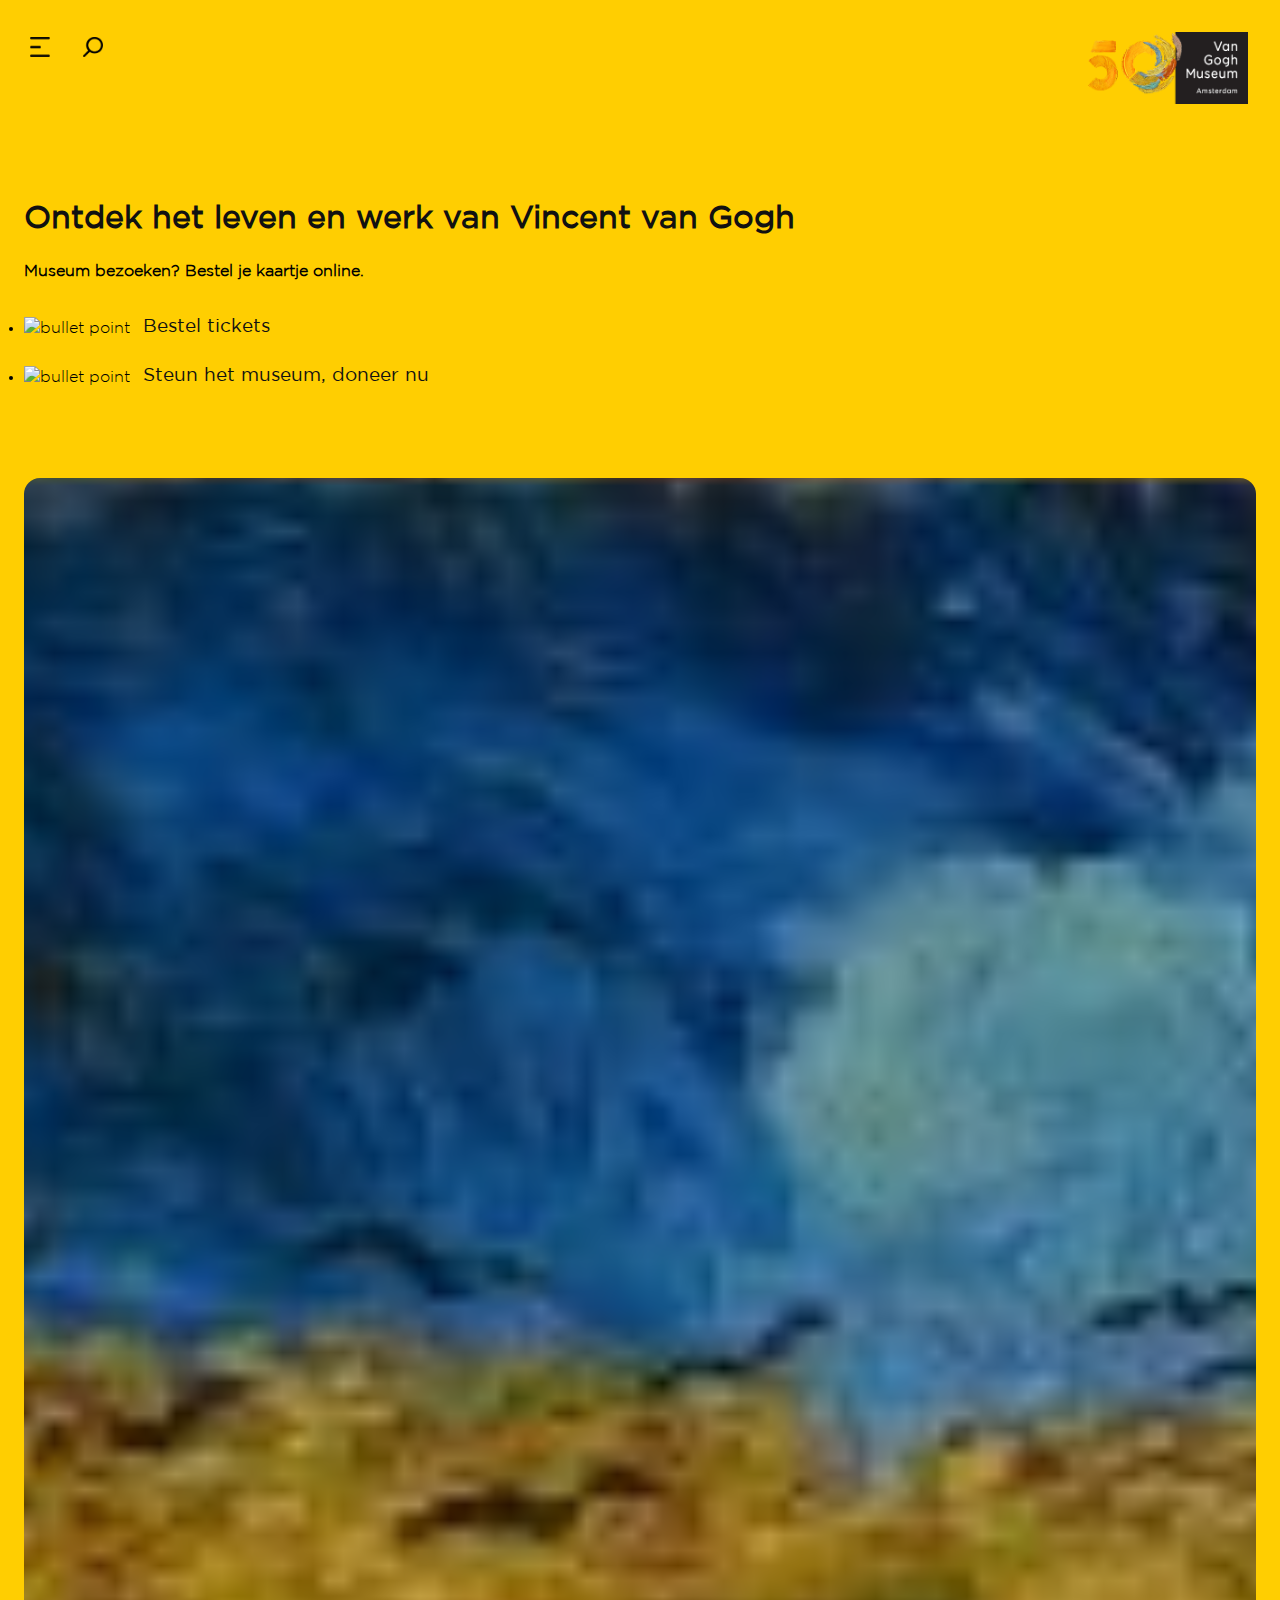
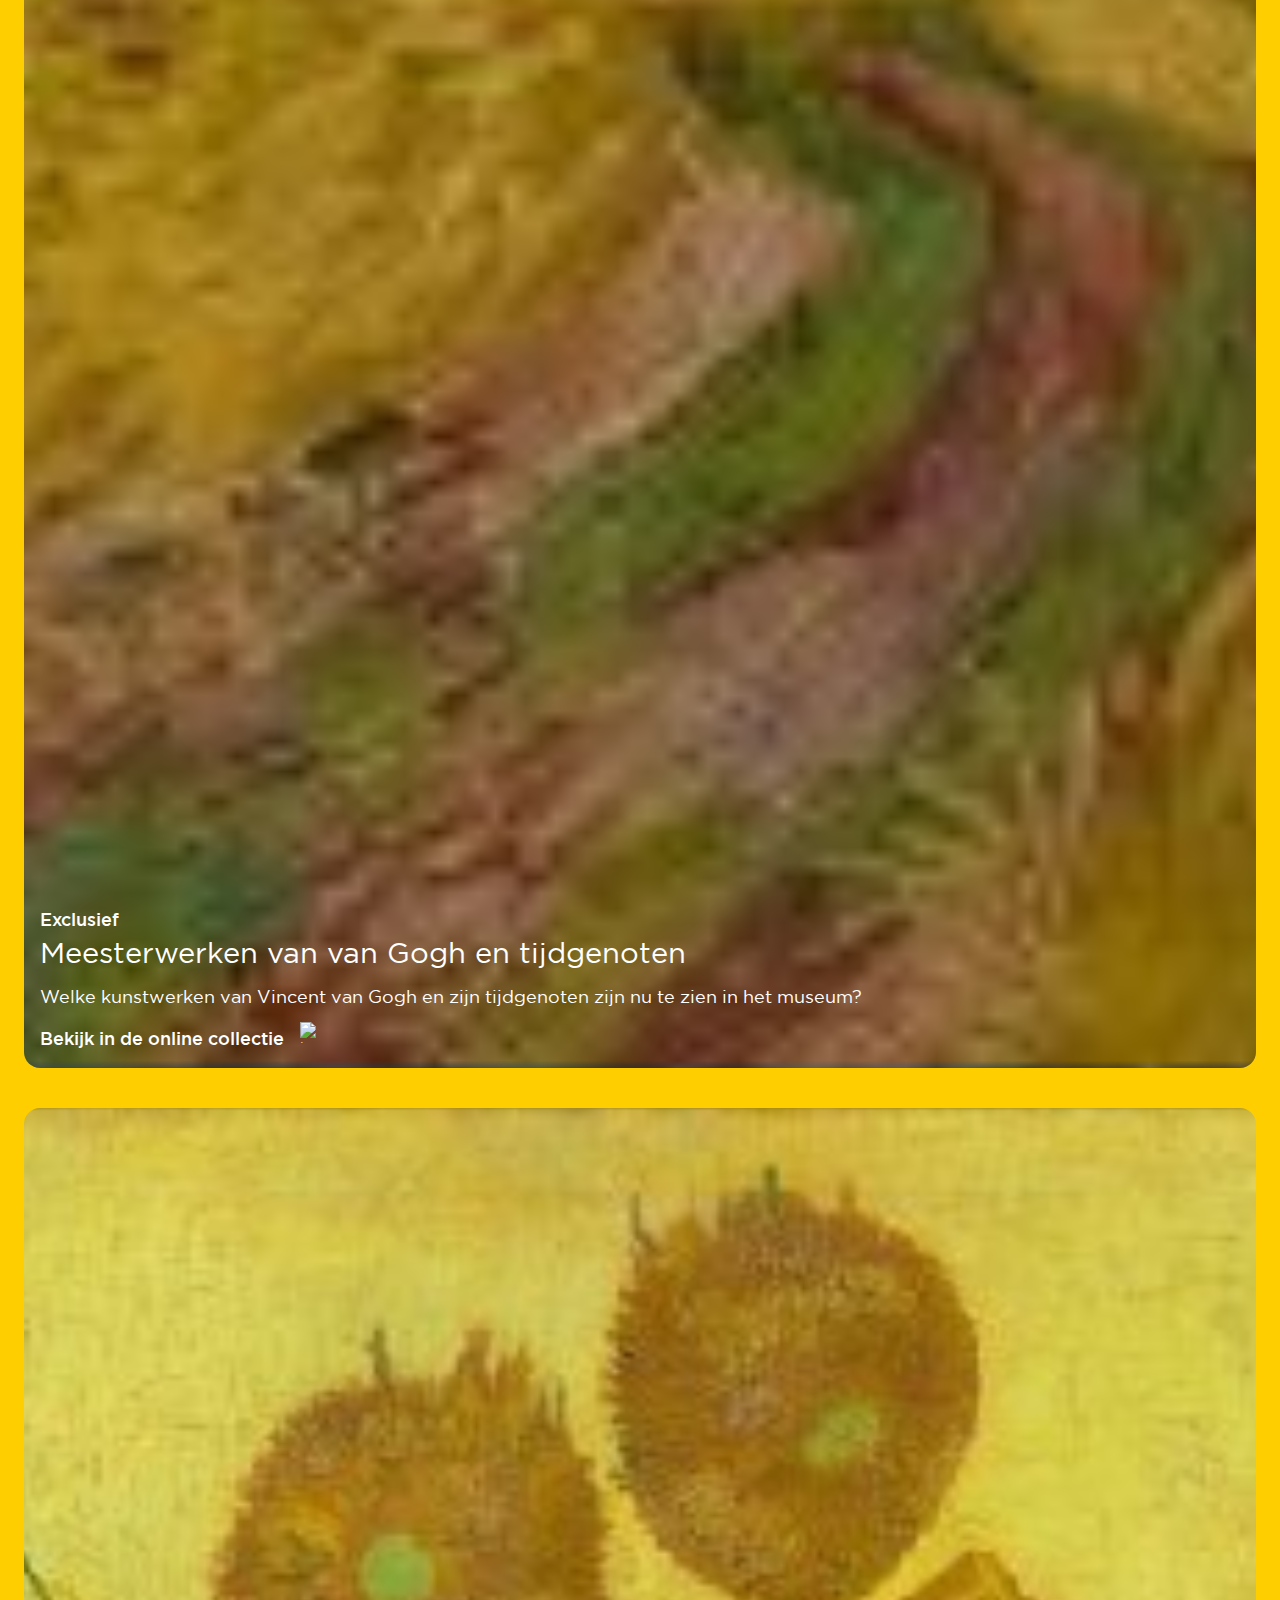
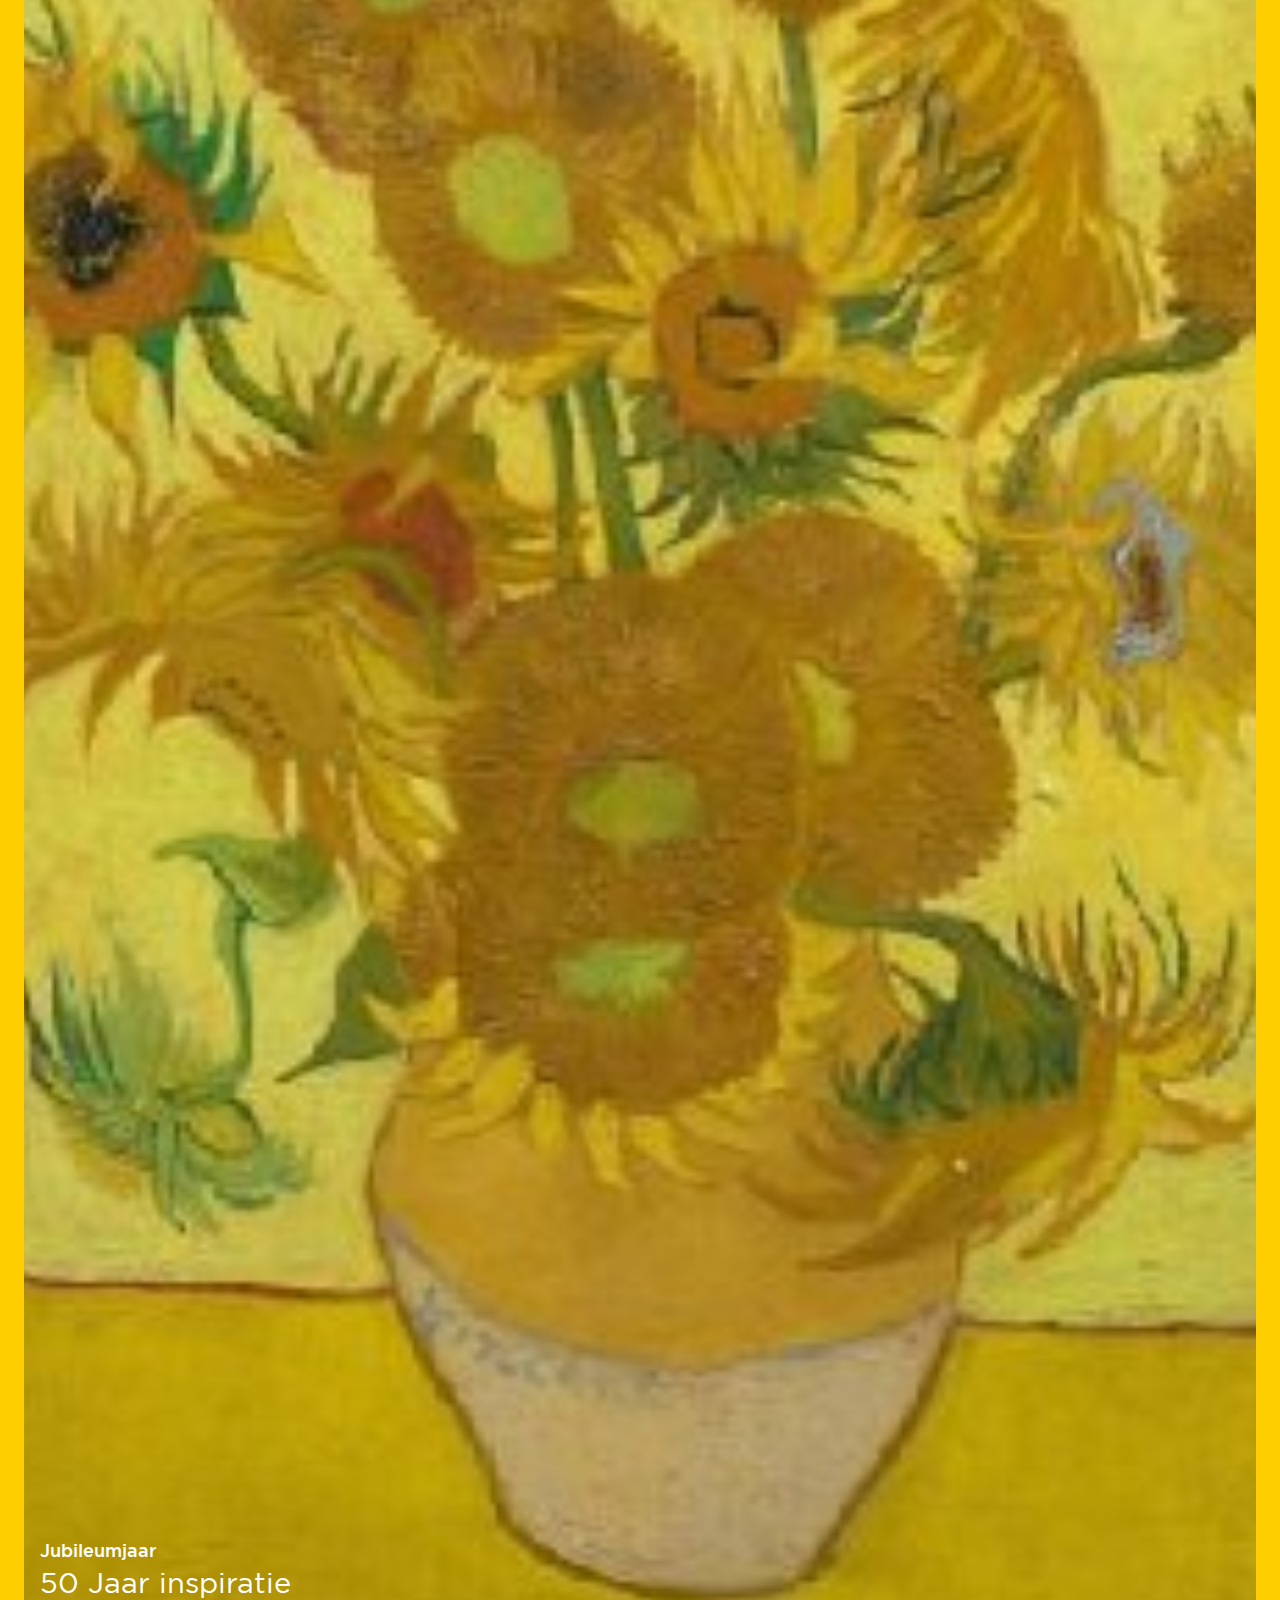
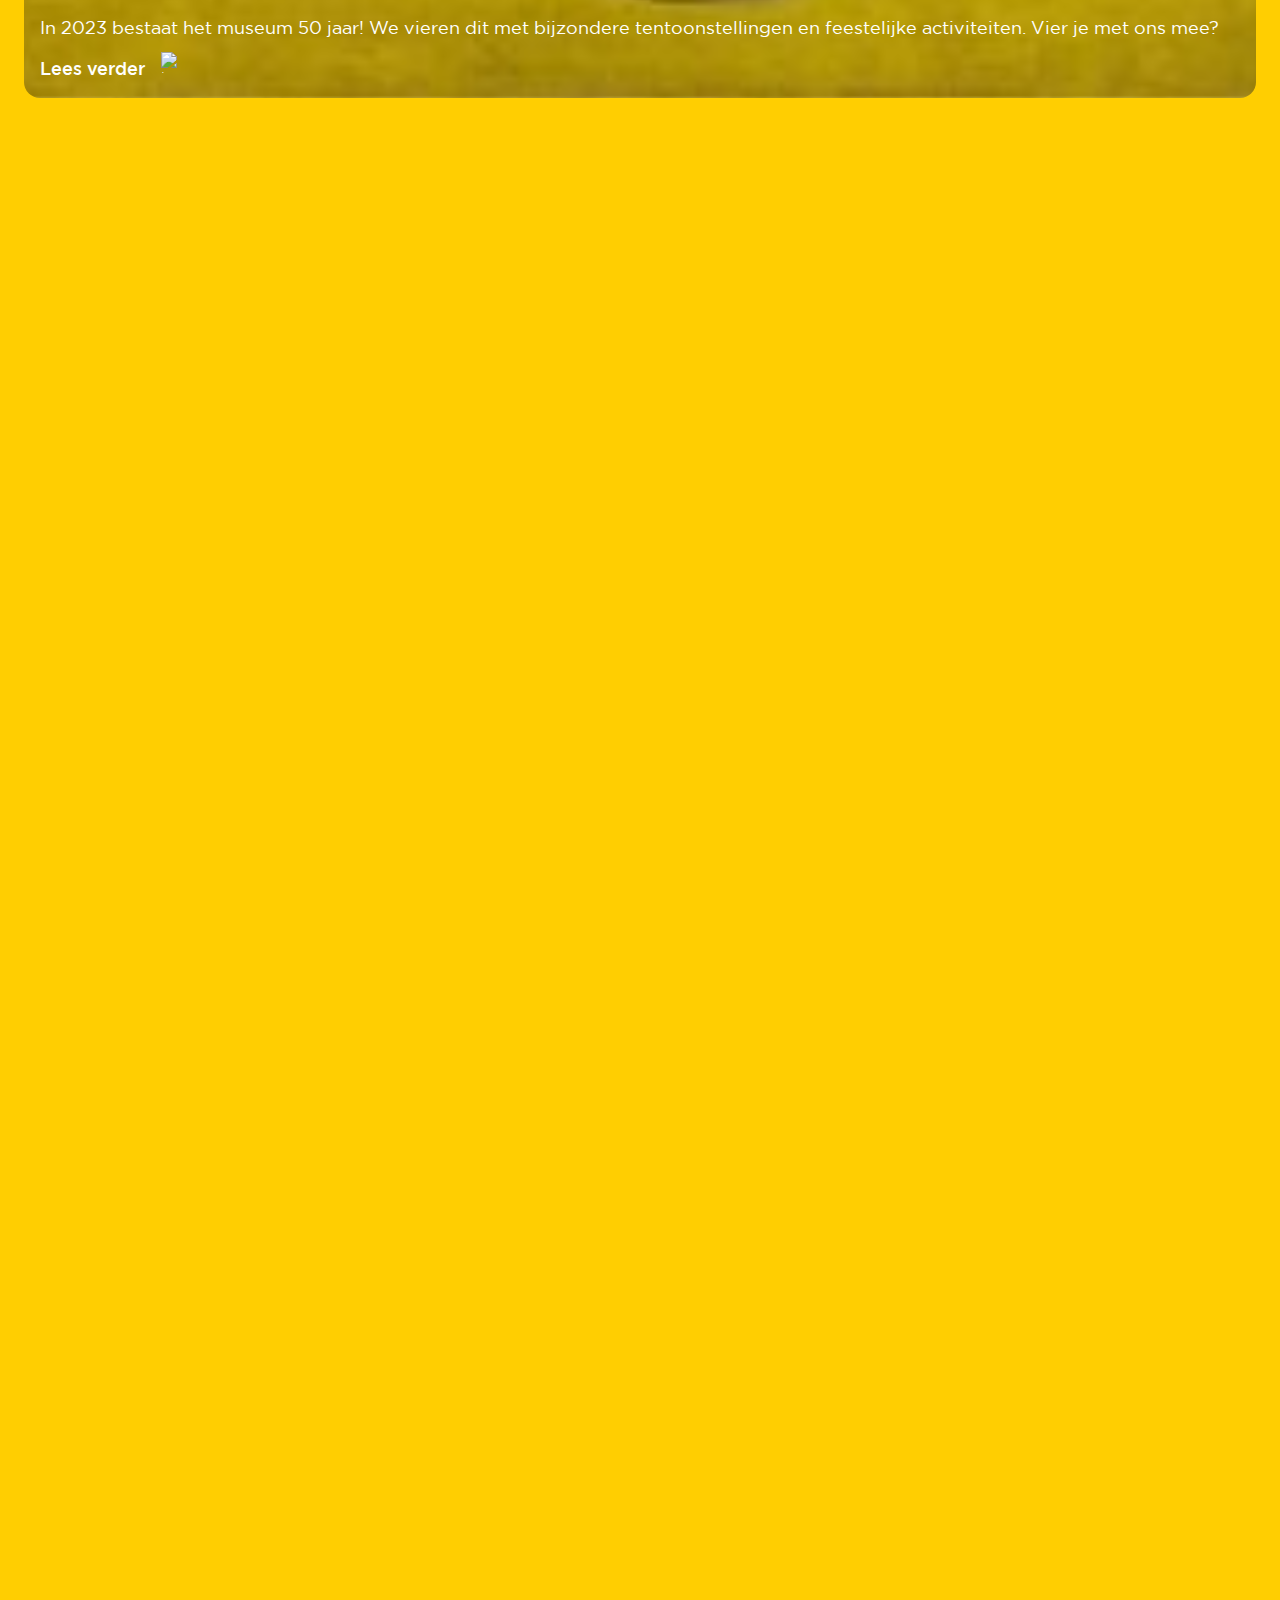
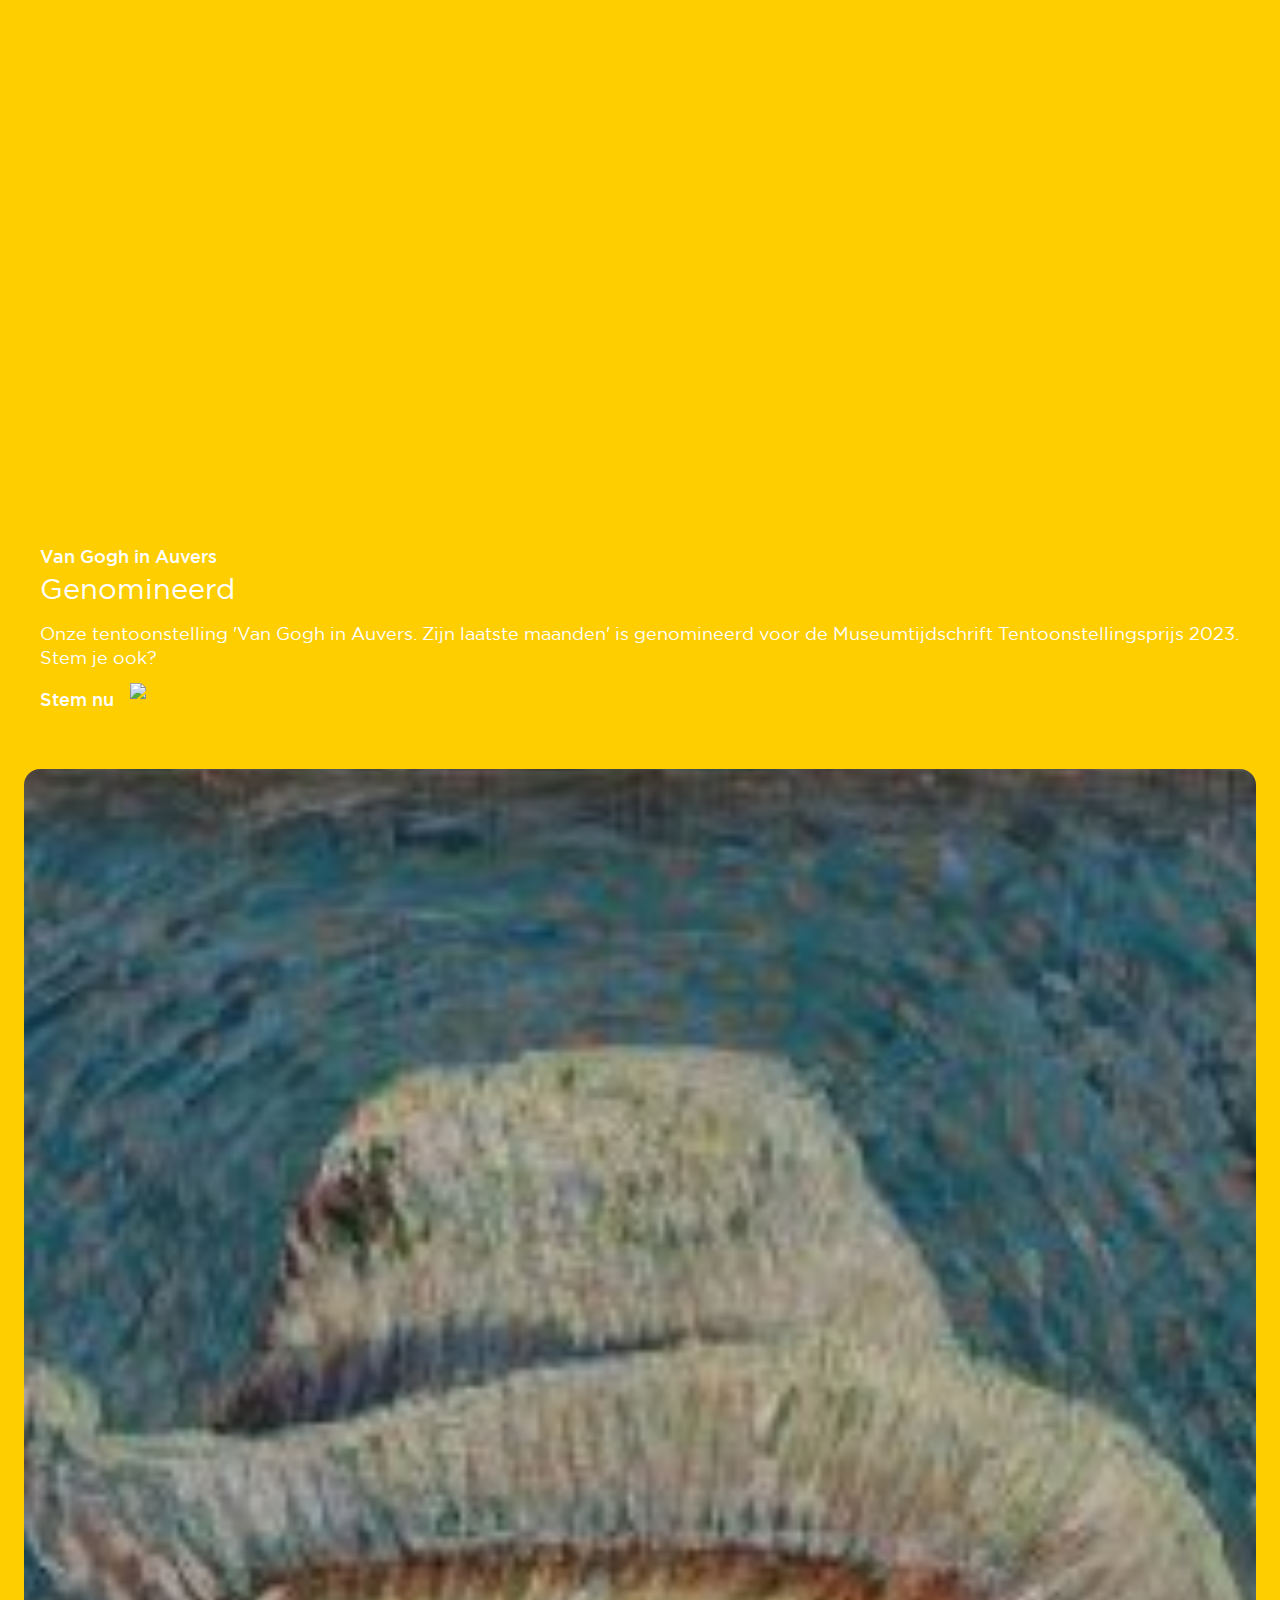
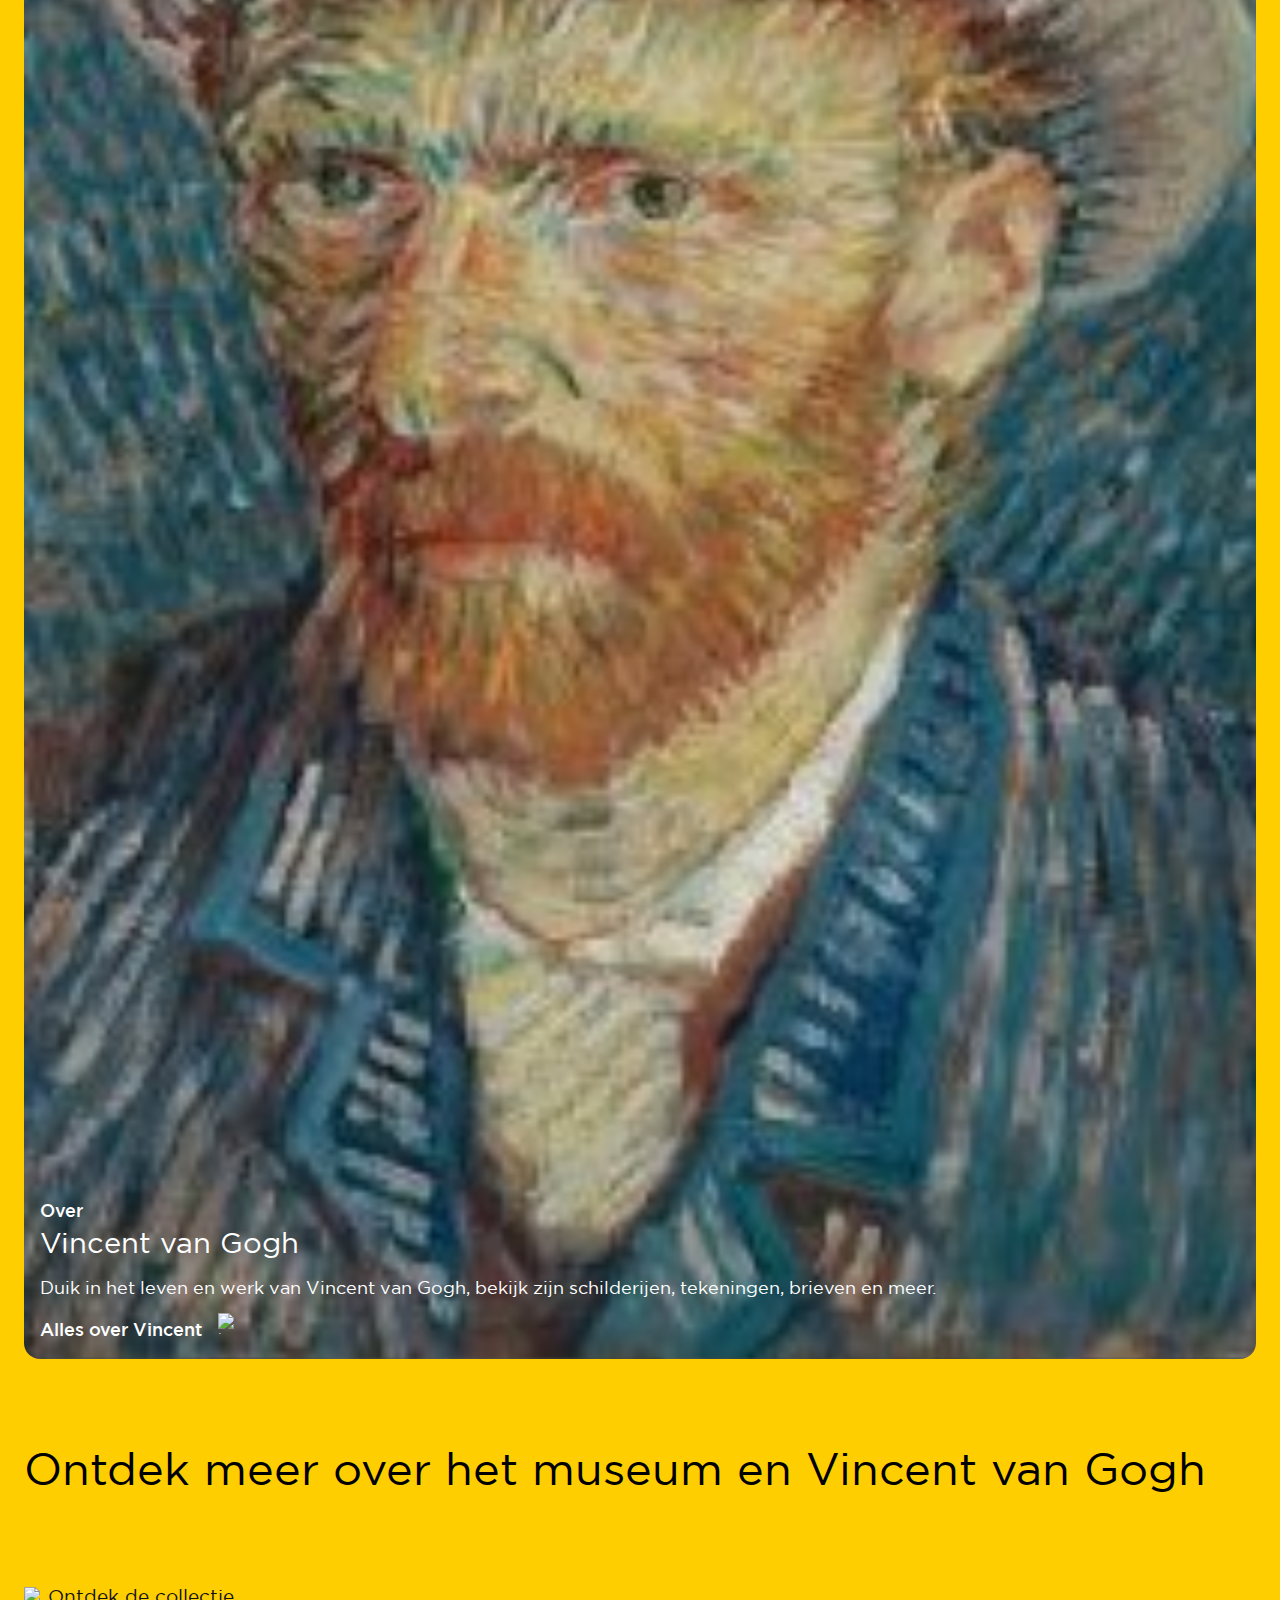
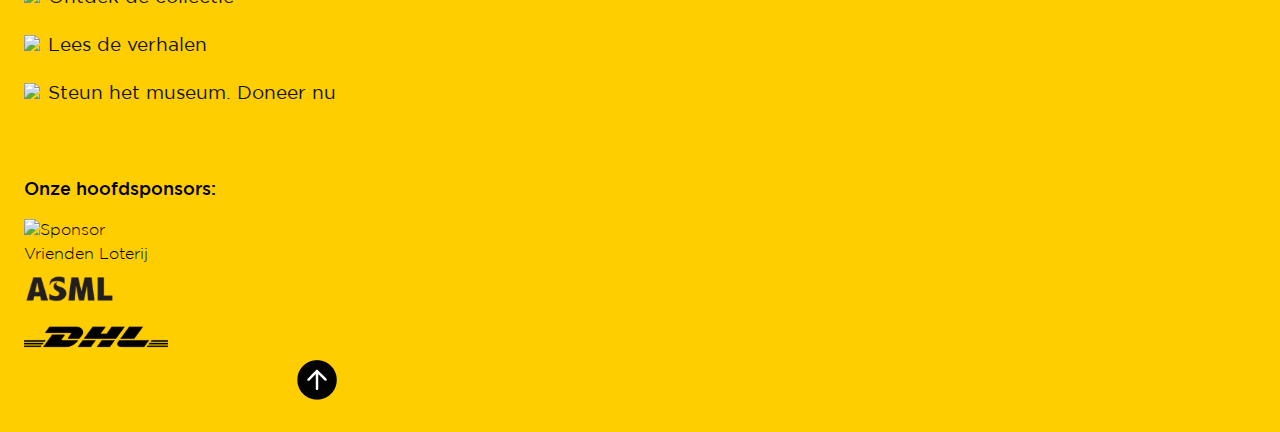
==== commit 93387895: "Add files via upload" ====
--- a/index.html
+++ b/index.html
@@ -30,7 +30,7 @@
 			</a>
 		</section>
 		<nav>
-			<button> <img src="images/kruisje.png" alt="Menu sluiten knop"> </button>
+			<button> <img src="images/kruisje.png" alt="Menu sluiten"> </button>
 			<p>Menu</p>
 			<hr>
 			<ul>
@@ -62,11 +62,11 @@
 			<h4>Museum bezoeken? Bestel je kaartje online.</h4>
 			<ul>
 				<li>
-					<img src="images/bulletarrow_1.png" alt="bulletarrow_1">
+					<img src="images/bulletarrow_1.png" alt="bullet point">
 					<a href="#">Bestel tickets</a>
 				</li>
 				<li>
-					<img src="images/bulletarrow_1.png" alt="bulletarrow_1">
+					<img src="images/bulletarrow_1.png" alt="bullet point">
 					<a href="#">Steun het museum, doneer nu</a>
 				</li>
 			</ul>
@@ -78,7 +78,7 @@
 			<p>Welke kunstwerken van Vincent van Gogh en zijn tijdgenoten zijn nu te zien in het museum?</p>
 			<div>
 				<a href="#">Bekijk in de online collectie</a>
-				<img src="images/bulletwit.png" alt="bulletarrow_1">
+				<img src="images/bulletwit.png" alt="bullet point">
 			</div>
 		</section>
 
@@ -88,7 +88,7 @@
 			<p>In 2023 bestaat het museum 50 jaar! We vieren dit met bijzondere tentoonstellingen en feestelijke activiteiten. Vier je met ons mee?</p>
 			<div>
 				<a href="#">Lees verder</a>
-				<img src="images/bulletwit.png" alt="bulletarrow_1">
+				<img src="images/bulletwit.png" alt="bullet point">
 			</div>
 		</section>
 
@@ -98,7 +98,7 @@
 			<p>Onze tentoonstelling 'Van Gogh in Auvers. Zijn laatste maanden' is genomineerd voor de Museumtijdschrift Tentoonstellingsprijs 2023. Stem je ook?</p>
 			<div>
 				<a href="#">Stem nu</a>
-				<img src="images/bulletwit.png" alt="bulletarrow_1">
+				<img src="images/bulletwit.png" alt="bullet point">
 			</div>
 		</section>
 
@@ -108,7 +108,7 @@
 			<p>Duik in het leven en werk van Vincent van Gogh, bekijk zijn schilderijen, tekeningen, brieven en meer.</p>
 			<div>
 				<a href="./vangogh.html">Alles over Vincent</a>
-				<img src="images/bulletwit.png" alt="bulletarrow_1">
+				<img src="images/bulletwit.png" alt="bullet point">
 			</div>
 		</section>
 
@@ -116,15 +116,15 @@
 			<p>Ontdek meer over het museum en Vincent van Gogh</p>
 			<ul>
 				<li>
-					<img src="images/bulletarrow_1.png" alt="bulletarrow_1">
+					<img src="images/bulletarrow_1.png" alt="bullet point">
 					<a href="#">Ontdek de collectie</a>
 				</li>
 				<li>
-					<img src="images/bulletarrow_1.png" alt="bulletarrow_1">
+					<img src="images/bulletarrow_1.png" alt="bullet point">
 					<a href="#">Lees de verhalen</a>
 				</li>
 				<li>
-					<img src="images/bulletarrow_1.png" alt="bulletarrow_1">
+					<img src="images/bulletarrow_1.png" alt="bullet point">
 					<a href="#">Steun het museum. Doneer nu</a>
 				</li>
 			</ul>
